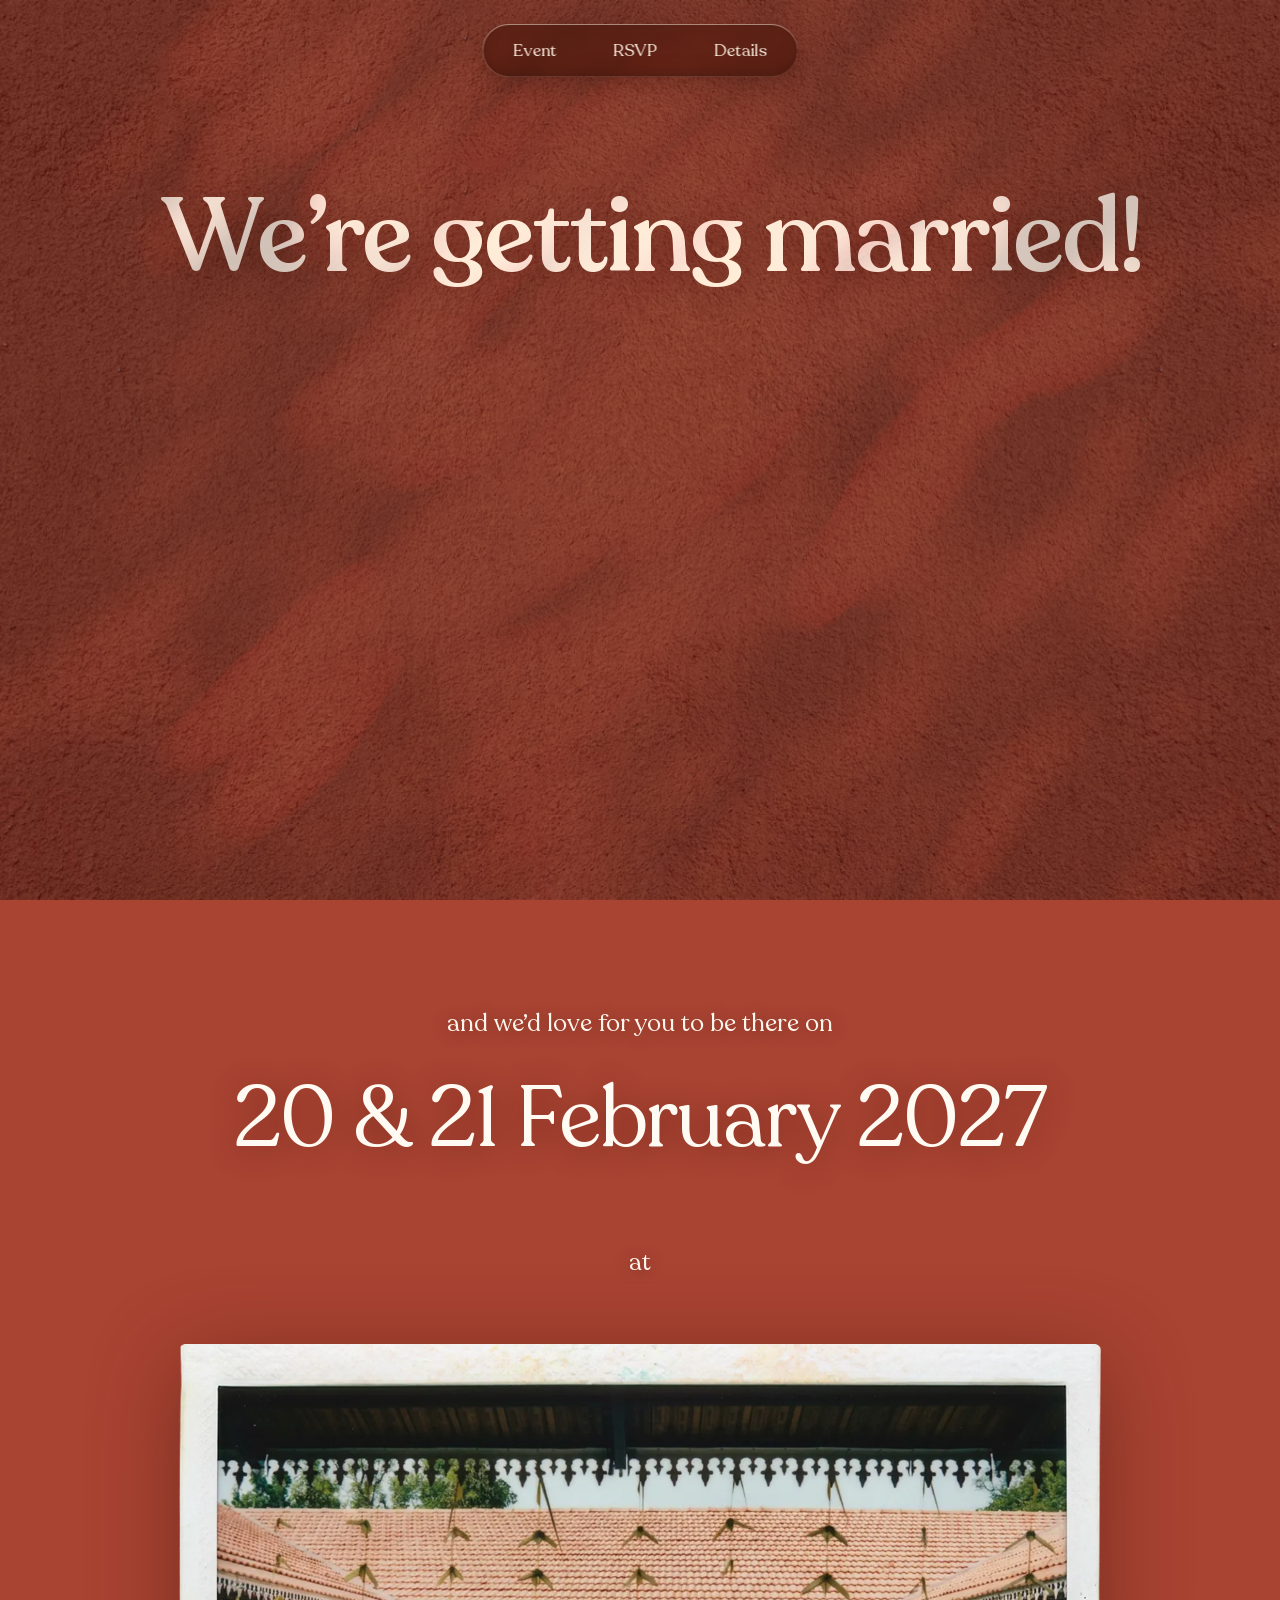
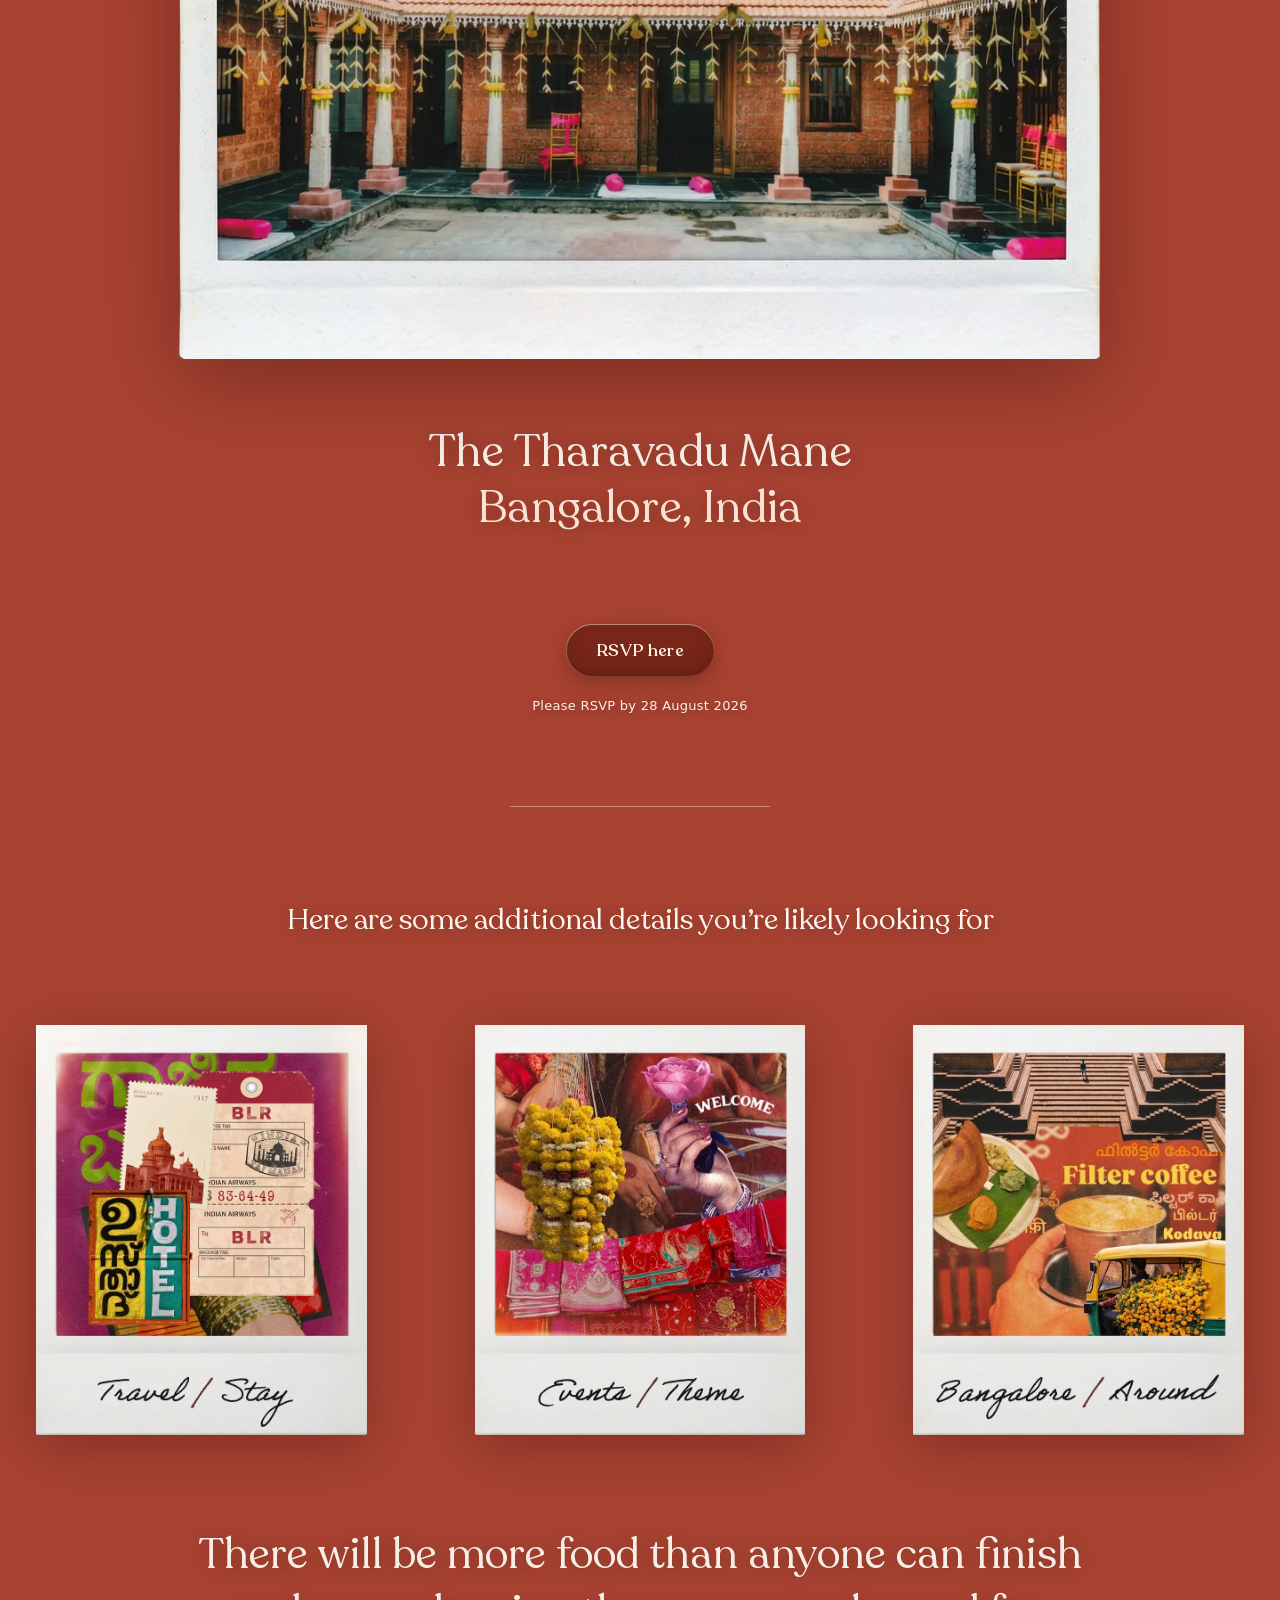
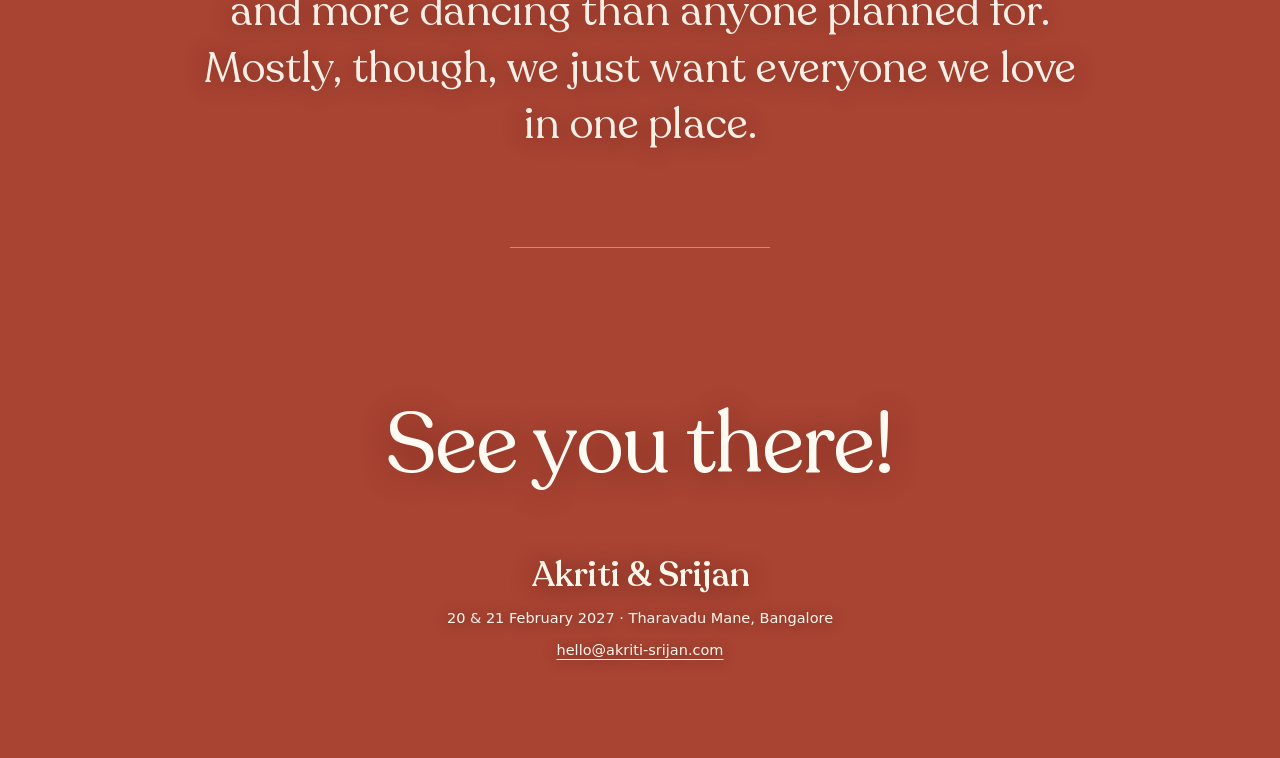
==== index.html @ d6d59cfa "Restyle the detail modals to the Figma card Replaces the Polaroid with the card from Figma node 102:" ====
<!doctype html>
<!-- `handmade` switches on motion.css, the rebuilt intro. Delete that one
     class and the collage assembles exactly as it did before. -->
<html lang="en" class="handmade">
  <head>
    <meta charset="UTF-8" />
    <meta
      name="viewport"
      content="width=device-width, initial-scale=1.0, viewport-fit=cover"
    />
    <meta
      name="description"
      content="Akriti and Srijan are getting married on 20 and 21 February 2027 at Tharavadu Mane, Bangalore."
    />
    <title>Akriti &amp; Srijan &middot; 20 &amp; 21 February 2027</title>
    <link rel="icon" href="favicon.svg" type="image/svg+xml" />

    <!-- The Polaroid is the first thing the eye lands on and the trigger
         for the whole intro, so fetch it before anything else asks. -->
    <link
      rel="preload"
      as="image"
      href="Assets/collage/polaroid-couple.webp"
      type="image/webp"
    />
    <link rel="stylesheet" href="styles.css" />
    <!-- Layered on top of styles.css and only active while <html> carries
         the `handmade` class. Rebuilds how the collage pieces move: the
         arrangement and the final composition are untouched. -->
    <link rel="stylesheet" href="motion.css" />

    <!-- Marks that scripting is available, so CSS can safely hide things
         that only JavaScript knows how to reveal. Inline and in the head
         so it runs before first paint and nothing flashes. -->
    <script>
      document.documentElement.classList.add("js");
    </script>
  </head>

  <body>
    <!-- ===== THE WALL ===== -->
    <picture class="background-layer" aria-hidden="true">
      <source
        media="(max-width: 600px)"
        type="image/avif"
        srcset="Assets/background-1200.avif"
      />
      <source
        media="(max-width: 600px)"
        type="image/jpeg"
        srcset="Assets/background-1200.jpg"
      />
      <source
        type="image/avif"
        srcset="
          Assets/background-1200.avif 1200w,
          Assets/background-1600.avif 1600w,
          Assets/background-3200.avif 3200w
        "
        sizes="100vw"
      />
      <img
        src="Assets/background-1600.jpg"
        srcset="
          Assets/background-1200.jpg 1200w,
          Assets/background-1600.jpg 1600w,
          Assets/background-3200.jpg 3200w
        "
        sizes="100vw"
        alt=""
        width="3200"
        height="1684"
        decoding="async"
        fetchpriority="high"
      />
    </picture>

    <!-- ===== NAV =====
         A direct child of <body>, not of .content-layer, because a child
         can never paint above a sibling of its parent, and this needs to
         sit above the light layer. -->
    <nav class="site-nav" aria-label="Main">
      <ul class="glass">
        <li><a href="#event">Event</a></li>
        <li><a href="rsvp/">RSVP</a></li>
        <li><a href="#details">Details</a></li>
      </ul>
    </nav>

    <main class="content-layer">
      <!-- ===== HERO ===== -->
      <section class="hero" id="top">
        <!-- The stage is a fixed-ratio box. Every piece inside it, and the
             headline itself, is positioned as a percentage of the stage, so
             the whole composition scales as one locked unit rather than
             drifting apart as the window changes shape. Sizes use cqw
             (a percentage of the stage's own width) for the same reason.

             DOM order IS stacking order. The Polaroid sits in the middle of
             the list: everything before it is behind, everything after is in
             front and overlaps its edges. The stop-motion assembly relies on
             that split, so moving a piece across the Polaroid changes both
             what it covers and which direction it flies in from. -->
        <div class="hero-stage">
          <h1 class="headline">We&rsquo;re getting married!</h1>

          <div class="collage">
            <!-- ---------- behind: flies outward from the Polaroid ---------- -->
            <div class="layer">
              <div class="piece p-kolam">
                <picture>
                  <source srcset="Assets/collage/kolam.webp" type="image/webp" />
                  <img src="Assets/collage/kolam.png" alt="" width="380" height="322" />
                </picture>
              </div>
            </div>
            <div class="layer">
              <div class="piece p-stamp">
                <picture>
                  <source srcset="Assets/collage/stamp-temple.webp" type="image/webp" />
                  <img src="Assets/collage/stamp-temple.png" alt="" width="221" height="286" />
                </picture>
              </div>
            </div>
            <div class="layer">
              <div class="piece p-sun">
                <picture>
                  <source srcset="Assets/collage/sun-face.webp" type="image/webp" />
                  <img src="Assets/collage/sun-face.png" alt="" width="240" height="237" />
                </picture>
              </div>
            </div>
            <div class="layer">
              <div class="piece p-postcard">
                <picture>
                  <source srcset="Assets/collage/postcard-ganesha.webp" type="image/webp" />
                  <img src="Assets/collage/postcard-ganesha.png" alt="" width="310" height="477" />
                </picture>
              </div>
            </div>
            <div class="layer">
              <div class="piece p-stamp-blr">
                <picture>
                  <source srcset="Assets/collage/stamp-bangalore.webp" type="image/webp" />
                  <img src="Assets/collage/stamp-bangalore.png" alt="" width="207" height="275" />
                </picture>
              </div>
            </div>
            <div class="layer">
              <div class="piece p-coconut">
                <picture>
                  <source srcset="Assets/collage/coconut-bike.webp" type="image/webp" />
                  <img src="Assets/collage/coconut-bike.png" alt="" width="370" height="478" />
                </picture>
              </div>
            </div>
            <div class="layer">
              <div class="piece p-lotus">
                <picture>
                  <source srcset="Assets/collage/lotus.webp" type="image/webp" />
                  <img src="Assets/collage/lotus.png" alt="" width="331" height="380" />
                </picture>
              </div>
            </div>
            <div class="layer">
              <div class="piece p-couple">
                <picture>
                  <source srcset="Assets/collage/couple-garlands.webp" type="image/webp" />
                  <img src="Assets/collage/couple-garlands.png" alt="" width="444" height="358" />
                </picture>
              </div>
            </div>
            <div class="layer">
              <div class="piece p-musicians">
                <picture>
                  <source srcset="Assets/collage/musicians.webp" type="image/webp" />
                  <img src="Assets/collage/musicians.png" alt="" width="355" height="295" />
                </picture>
              </div>
            </div>
            <div class="layer">
              <div class="piece p-rickshaw">
                <picture>
                  <source srcset="Assets/collage/auto-rickshaw.webp" type="image/webp" />
                  <img src="Assets/collage/auto-rickshaw.png" alt="" width="501" height="337" />
                </picture>
              </div>
            </div>

            <!-- The thali is BEHIND the Polaroid: the design has the white
                 frame passing over the top of the bowl. -->
            <div class="layer">
              <div class="piece p-dosa">
                <picture>
                  <source srcset="Assets/collage/dosa-thali.webp" type="image/webp" />
                  <img src="Assets/collage/dosa-thali.png" alt="" width="427" height="409" />
                </picture>
              </div>
            </div>

            <!-- ---------- the anchor ---------- -->
            <div class="layer">
              <div class="piece p-polaroid">
                <picture>
                  <source srcset="Assets/collage/polaroid-couple.webp" type="image/webp" />
                  <img
                    src="Assets/collage/polaroid-couple.png"
                    alt="Akriti and Srijan in a field of sunflowers"
                    width="1132"
                    height="920"
                    fetchpriority="high"
                  />
                </picture>
              </div>
            </div>

            <!-- ---------- in front: flies inward from the screen edges ---------- -->
            <!-- The bell is IN FRONT: its skirt is drawn over the Polaroid's
                 white frame in the design. -->
            <div class="layer">
              <div class="piece p-bell">
                <picture>
                  <source srcset="Assets/collage/bell-peacock.webp" type="image/webp" />
                  <img src="Assets/collage/bell-peacock.png" alt="" width="147" height="329" />
                </picture>
              </div>
            </div>
            <div class="layer">
              <div class="piece p-chai">
                <picture>
                  <source srcset="Assets/collage/chai.webp" type="image/webp" />
                  <img src="Assets/collage/chai.png" alt="" width="126" height="189" />
                </picture>
              </div>
            </div>
            <!-- Two marigolds sit under the Ganesha postcard. This one is the
                 upper of the pair, so it comes first and -a overlaps it. -->
            <div class="layer">
              <div class="piece p-marigold-two">
                <picture>
                  <source srcset="Assets/collage/marigold-two.webp" type="image/webp" />
                  <img src="Assets/collage/marigold-two.png" alt="" width="208" height="182" />
                </picture>
              </div>
            </div>
            <div class="layer">
              <div class="piece p-marigold-a">
                <picture>
                  <source srcset="Assets/collage/marigold.webp" type="image/webp" />
                  <img src="Assets/collage/marigold.png" alt="" width="232" height="245" />
                </picture>
              </div>
            </div>
            <div class="layer">
              <div class="piece p-marigold-b">
                <picture>
                  <source srcset="Assets/collage/marigold-three.webp" type="image/webp" />
                  <img src="Assets/collage/marigold-three.png" alt="" width="215" height="162" />
                </picture>
              </div>
            </div>
            <div class="layer">
              <div class="piece p-bangles">
                <picture>
                  <source srcset="Assets/collage/bangles.webp" type="image/webp" />
                  <img src="Assets/collage/bangles.png" alt="" width="555" height="380" />
                </picture>
              </div>
            </div>
          </div>
        </div>
      </section>

      <!-- ===== THE INVITATION =====
           Straight on the wall. No panel: the terracotta and the shadow
           are meant to run unbroken from the collage to the footer. -->
      <section class="invite" id="event" aria-labelledby="invite-date">
        <p class="kicker">and we&rsquo;d love for you to be there on</p>
        <h2 class="display" id="invite-date">20 &amp; 21 February 2027</h2>
        <p class="kicker kicker-at">at</p>

        <figure class="venue-shot">
          <img
            src="Assets/collage/polaroid-venue-1400.webp"
            srcset="
              Assets/collage/polaroid-venue-900.webp   900w,
              Assets/collage/polaroid-venue-1400.webp 1400w
            "
            sizes="(max-width: 760px) 92vw, min(72vw, 1100px)"
            width="1400"
            height="934"
            loading="lazy"
            decoding="async"
            alt="The courtyard at Tharavadu Mane, strung with marigold and mango-leaf garlands, with a tiled roof and carved pillars around an open central pool."
          />
        </figure>

        <p class="venue-name">
          The Tharavadu Mane<br />
          <span>Bangalore, India</span>
        </p>

        <p class="cta-wrap">
          <a class="btn-glass glass is-clear" href="rsvp/">RSVP here</a>
        </p>
        <p class="micro">Please RSVP by 28 August 2026</p>
      </section>

      <hr class="rule" />

      <!-- ===== DETAILS =====
           Three cards. Each opens a modal holding everything we
           used to spread across separate pages of questions. -->
      <section class="details" id="details" aria-labelledby="details-title">
        <h2 class="details-title" id="details-title">
          Here are some additional details you&rsquo;re likely looking for
        </h2>

        <ul class="card-row">
          <li>
            <button
              class="card"
              type="button"
              data-drawer="drawer-travel"
              aria-expanded="false"
            >
              <span class="card-shot">
                <img
                  src="Assets/collage/card-travel.webp"
                  width="743"
                  height="920"
                  loading="lazy"
                  decoding="async"
                  alt="Travel / Stay"
                />
              </span>
            </button>
          </li>
          <li>
            <button
              class="card"
              type="button"
              data-drawer="drawer-events"
              aria-expanded="false"
            >
              <span class="card-shot">
                <img
                  src="Assets/collage/card-events.webp"
                  width="743"
                  height="920"
                  loading="lazy"
                  decoding="async"
                  alt="Events / Theme"
                />
              </span>
            </button>
          </li>
          <li>
            <button
              class="card"
              type="button"
              data-drawer="drawer-bangalore"
              aria-expanded="false"
            >
              <span class="card-shot">
                <img
                  src="Assets/collage/card-bangalore.webp"
                  width="743"
                  height="920"
                  loading="lazy"
                  decoding="async"
                  alt="Bangalore / Around"
                />
              </span>
            </button>
          </li>
        </ul>
      </section>

      <p class="closing">
        There will be more food than anyone can finish and more dancing than
        anyone planned for. Mostly, though, we just want everyone we love in
        one place.
      </p>

      <hr class="rule" />

      <p class="signoff">See you there!</p>
    </main>

    <!-- ===== FOOTER ===== -->
    <footer class="site-footer">
      <b>Akriti &amp; Srijan</b>
      <p>20 &amp; 21 February 2027 &middot; Tharavadu Mane, Bangalore</p>
      <p><a href="mailto:hello@akriti-srijan.com">hello@akriti-srijan.com</a></p>
    </footer>

    <!-- ===== DETAIL MODALS =====
         One modal per card: a centred card with the title and the close
         in a header row, and the text sitting in the reading window
         below, which is the only part that scrolls. They live
         outside <main> so the scrim can cover the whole page including
         the nav, and so nothing inside inherits the page's stacking
         context.

         The class is still `drawer`, from when these were bottom sheets.
         It is load-bearing in three files, so renaming it is a job of its
         own rather than a detail of this change.

         Hidden with the `hidden` attribute rather than a class, so with
         no JavaScript they simply never appear and the cards, which are
         <button>s, do nothing. The same content is on the v1 pages. -->
    <div class="drawer-root" hidden>
      <div class="drawer-scrim" data-close></div>

      <!-- ---------- Travel / Stay ---------- -->
      <section
        class="drawer"
        id="drawer-travel"
        role="dialog"
        aria-modal="true"
        aria-labelledby="drawer-travel-title"
        tabindex="-1"
        hidden
      >
        <div class="drawer-head">
          <h2 class="drawer-title" id="drawer-travel-title">Travel &amp; stay</h2>

          <button class="drawer-close" type="button" data-close aria-label="Close">
            <svg viewBox="0 0 24 24" aria-hidden="true" width="16" height="16">
              <path d="M5 5l14 14M19 5L5 19" fill="none" stroke="currentColor" stroke-width="2" stroke-linecap="round"/>
            </svg>
          </button>
        </div>

        <div class="drawer-body">
          <p class="drawer-lede">
            Guests are coming from across the United States and from all over
            India. If something you need is missing here, please just ask us.
          </p>

          <h3>Flights</h3>
          <p>
            Fly into <strong>Bengaluru (BLR)</strong>, Kempegowda
            International. Air India runs a nonstop from San Francisco. From
            everywhere else the usual one-stops are Emirates via Dubai, Qatar
            via Doha, Etihad via Abu Dhabi, Lufthansa via Frankfurt, British
            Airways via London, or Air India via Delhi.
          </p>
          <p>
            Expect 20 to 26 hours door to door from the US East Coast and 18 to
            24 from the West. India is 10.5 hours ahead of US Eastern and 13.5
            ahead of Pacific, so give yourself a day to recover before things
            start.
          </p>
          <p>
            From within India, BLR is served by IndiGo, Air India, SpiceJet and
            Akasa from every major city.
          </p>

          <h3>Visas</h3>
          <p>
            Most visitors need an e-Tourist Visa. Apply at
            <a
              href="https://indianvisaonline.gov.in/evisa/"
              target="_blank"
              rel="noopener noreferrer"
              >indianvisaonline.gov.in/evisa</a
            >. That is the only official site, so type it in by hand: there are
            convincing look-alikes that charge large fees for nothing. You can
            apply from 120 days before you travel, and it is worth doing early.
          </p>

          <h3>Getting to the venue</h3>
          <p>
            Tharavadu Mane is in north Bangalore, near Nagawara Lake, roughly
            30 to 35&nbsp;km from the airport and about an hour by car outside
            peak traffic. Uber and Ola cover the area well. We will arrange
            shuttles from the main guest hotels.
          </p>
          <p class="drawer-note">
            Please do not book a hotel on distance alone yet. We are still
            waiting on the exact street address from the venue and will put it
            here the moment we have it.
          </p>

          <h3>Where to stay</h3>
          <p>
            We will confirm a room block and rates here once they are arranged.
            In the meantime, north Bangalore keeps you close to the venue and
            the city centre is better if you want to explore between events.
          </p>
          <ul>
            <li>
              <b>Near the venue:</b> The Leela Bhartiya City on Thanisandra
              Main Road, Radisson Blu on the Outer Ring Road, Novotel Bengaluru
              ORR, plus plenty of good budget options in Hebbal, Nagawara and
              HBR Layout.
            </li>
            <li>
              <b>City centre:</b> The Oberoi and The Ritz-Carlton near MG Road,
              ITC Gardenia, Taj West End, JW Marriott on Vittal Mallya Road,
              and Lemon Tree or Ibis for something more modest.
            </li>
          </ul>
          <p>
            February is peak wedding season in India and hotels fill up, so
            book early. Rates move a lot: compare Booking.com, MakeMyTrip and
            the hotel's own site before committing.
          </p>

          <h3>Worth knowing</h3>
          <ul>
            <li>
              <b>Weather.</b> February is Bangalore at its best: around 27&deg;C
              (81&deg;F) by day and 14&deg;C (57&deg;F) at night. Pack light
              clothes and something warm for the evenings.
            </li>
            <li>
              <b>Money.</b> Cards are widely accepted, but carry some cash. UPI
              runs the country and most foreign visitors cannot use it, so do
              not rely on it.
            </li>
            <li>
              <b>Water.</b> Drink bottled or filtered water. Street food is
              part of the point of Bangalore, so eat it, just choose stalls
              with a queue.
            </li>
            <li>
              <b>Phones.</b> An Airtel or Jio tourist SIM at the airport is
              cheap and makes cabs and maps far easier.
            </li>
          </ul>
        </div>
      </section>

      <!-- ---------- Events / Theme ---------- -->
      <section
        class="drawer"
        id="drawer-events"
        role="dialog"
        aria-modal="true"
        aria-labelledby="drawer-events-title"
        tabindex="-1"
        hidden
      >
        <div class="drawer-head">
          <h2 class="drawer-title" id="drawer-events-title">Events &amp; theme</h2>

          <button class="drawer-close" type="button" data-close aria-label="Close">
            <svg viewBox="0 0 24 24" aria-hidden="true" width="16" height="16">
              <path d="M5 5l14 14M19 5L5 19" fill="none" stroke="currentColor" stroke-width="2" stroke-linecap="round"/>
            </svg>
          </button>
        </div>

        <div class="drawer-body">
          <p class="drawer-lede">
            Two days, and you are welcome at all of it. Timings are still being
            settled and everyone who has replied will get an email once they
            are.
          </p>

          <h3>Saturday 20 February</h3>
          <ul>
            <li>
              <b>Haldi.</b> Turmeric paste is smeared on both of us by everyone
              who loves us. It stains, so wear something you do not mind
              ruining, ideally yellow.
            </li>
            <li>
              <b>Mehendi.</b> Henna drawn on hands and feet, with music and a
              great deal of sitting around while it dries. Artists will be
              there for guests too.
            </li>
            <li>
              <b>Sangeet.</b> Music, dancing, and both families performing
              routines they have rehearsed far too little. This is the loud
              one.
            </li>
          </ul>

          <h3>Sunday 21 February</h3>
          <ul>
            <li>
              <b>The ceremony.</b> Around a sacred fire, with a priest guiding
              us through the rituals. It runs long, and guests quite normally
              talk, move about and eat during it. That is not rudeness, it is
              how it works.
            </li>
            <li>
              <b>The reception.</b> Dinner, speeches, and dancing until someone
              turns the lights on.
            </li>
          </ul>

          <h3>What to wear</h3>
          <p>
            Anything bright and festive. Indian clothes are very welcome but
            never expected, and Western formal is perfectly appropriate at
            every event. A few things that help:
          </p>
          <ul>
            <li>Avoid pure white and all black for the ceremony.</li>
            <li>Leave head-to-toe red to the bride.</li>
            <li>
              Wear shoes you can slip off easily. You will take them off more
              than once.
            </li>
            <li>
              For the haldi, wear something you are happy to lose to turmeric.
            </li>
          </ul>

          <h3>Do I need to come to both days?</h3>
          <p>
            No. Come to whatever you can. If you can only make one, the
            ceremony and reception on Sunday 21 February are the heart of it.
          </p>

          <h3>Can I bring my partner or my children?</h3>
          <p>
            Your invitation will say who it covers. Children are genuinely
            welcome at Indian weddings and there will be plenty of them. If you
            are unsure, just ask us on the form.
          </p>

          <h3>Gifts</h3>
          <p>
            Your being there, especially if you are flying a long way, is more
            than enough. We will add details here nearer the time for anyone
            who would like to.
          </p>
        </div>
      </section>

      <!-- ---------- Bangalore / Around ---------- -->
      <section
        class="drawer"
        id="drawer-bangalore"
        role="dialog"
        aria-modal="true"
        aria-labelledby="drawer-bangalore-title"
        tabindex="-1"
        hidden
      >
        <div class="drawer-head">
          <h2 class="drawer-title" id="drawer-bangalore-title">Bangalore &amp; around</h2>

          <button class="drawer-close" type="button" data-close aria-label="Close">
            <svg viewBox="0 0 24 24" aria-hidden="true" width="16" height="16">
              <path d="M5 5l14 14M19 5L5 19" fill="none" stroke="currentColor" stroke-width="2" stroke-linecap="round"/>
            </svg>
          </button>
        </div>

        <div class="drawer-body">
          <p class="drawer-lede">
            You have come a long way. It would be a shame to see only the
            inside of a wedding venue. February is the best month of the year
            to be in this part of India, so stay a few extra days if you can.
          </p>

          <h3>In the city</h3>
          <ul>
            <li>
              <b>Lalbagh Botanical Garden</b>, laid out in 1760, with a glass
              house modelled on London's Crystal Palace.
            </li>
            <li>
              <b>Cubbon Park</b>, 300 acres of trees in the middle of the city.
              Best early in the morning.
            </li>
            <li>
              <b>Bangalore Palace</b>, a Tudor-style royal residence from the
              1880s, and <b>Vidhana Soudha</b>, the granite state legislature,
              particularly good lit up at night.
            </li>
            <li>
              <b>Museum of Art and Photography (MAP)</b>, five floors and a
              very good collection, and
              <b>Karnataka Chitrakala Parishath</b> for Indian painting and
              sculpture.
            </li>
          </ul>

          <h3>Eat</h3>
          <ul>
            <li>
              <b>Vidyarthi Bhavan</b> in Basavanagudi, making the same crisp
              masala dosa since 1943.
            </li>
            <li>
              <b>Mavalli Tiffin Room (MTR)</b>, a Bangalore institution since
              1924.
            </li>
            <li>
              <b>VV Puram Food Street</b>, an entire lane of South Indian
              street food. Best after dark.
            </li>
            <li>
              Bangalore is India's craft beer capital. <b>Toit</b> in
              Indiranagar and <b>Byg Brewski</b> in Hennur are the ones people
              talk about.
            </li>
          </ul>

          <h3>Browse</h3>
          <ul>
            <li>
              <b>Commercial Street</b> for clothes, fabric and jewellery, and
              the best place to have an outfit made.
            </li>
            <li>
              <b>Indiranagar</b> and <b>Koramangala</b> for the densest
              concentration of restaurants and bars.
            </li>
          </ul>

          <h3>Worth leaving the city for</h3>
          <dl class="trip-list">
            <div>
              <dt>Nandi Hills <span>1.5 hours</span></dt>
              <dd>
                A hilltop fort north of the city, and the classic Bangalore
                sunrise. Leave very early and you will be above the clouds.
              </dd>
            </div>
            <div>
              <dt>Mysore <span>3 hours</span></dt>
              <dd>
                The city of palaces. Mysore Palace is illuminated on Sunday
                evenings and is genuinely spectacular. Silk, sandalwood and
                Chamundi Hills are all worth the trip. Easy as a long day or a
                comfortable overnight.
              </dd>
            </div>
            <div>
              <dt>Coorg <span>5 hours</span></dt>
              <dd>
                Coffee and pepper plantations in the Western Ghats, misty and
                cool. Best as a two or three night stay rather than a rush.
              </dd>
            </div>
            <div>
              <dt>Chikmagalur <span>5 hours</span></dt>
              <dd>
                India's coffee country, up at 1,100 metres, with good walking
                in the Baba Budangiri range.
              </dd>
            </div>
            <div>
              <dt>Wayanad <span>5 hours</span></dt>
              <dd>
                Over the border into Kerala. Forested hills, tea and coffee
                estates, elephants, and the prehistoric Edakkal Caves.
              </dd>
            </div>
            <div>
              <dt>Pondicherry <span>6 hours</span></dt>
              <dd>
                A former French colony on the east coast, with pastel streets,
                the Sri Aurobindo Ashram and very good food. Worth a few
                nights.
              </dd>
            </div>
            <div>
              <dt>Hampi <span>7 hours</span></dt>
              <dd>
                A UNESCO World Heritage site: the ruins of the Vijayanagara
                empire scattered across a surreal landscape of giant boulders.
                One of the most extraordinary places in India, and worth the
                overnight journey.
              </dd>
            </div>
          </dl>
        </div>
      </section>
    </div>

    <!-- ===== THE LIGHT ===== -->
    <div class="light-layer" aria-hidden="true">
      <canvas class="light-canvas"></canvas>
    </div>

    <script src="main.js"></script>
    <script src="light.js"></script>
  </body>
</html>
---- styles.css ----
/* ============================================================
   Akriti & Srijan

   One terracotta wall, a collage of real stickers, a Polaroid, one
   headline. That is the whole idea.

   Layers, back to front:
     .background-layer   z 0    the wall photograph
     .content-layer      z 10   collage, headline, page
     .light-layer        z 20   the drifting light, multiply blend
     .site-nav           z 30   the pill nav
     .drawer-root        z 60   the detail modals, over everything

   The nav has to sit outside .content-layer to reach z 30, because a
   child can never paint above a sibling of its parent.
   ============================================================ */

/* ---------- Recoleta ----------
   Loaded from the local Font/ folder. Only the weights actually used
   are declared, in woff2 with a woff fallback, so this costs about
   110 KB rather than the 9 MB the whole family would.

   Note for design tooling: the "overused font" check flags this. It is
   a false positive. Recoleta is not one of the ubiquitous defaults the
   rule targets (Inter, Roboto, Geist and friends); it is a licensed
   face the owner chose deliberately and supplied the files for, and it
   is the face in the approved design. Keeping it. */
@font-face {
  font-family: "Recoleta";
  src: url("Font/Recoleta-Regular.woff2") format("woff2"),
    url("Font/Recoleta-Regular.woff") format("woff");
  font-weight: 400;
  font-style: normal;
  font-display: swap;
}

@font-face {
  font-family: "Recoleta";
  src: url("Font/Recoleta-Medium.woff2") format("woff2"),
    url("Font/Recoleta-Medium.woff") format("woff");
  font-weight: 500;
  font-style: normal;
  font-display: swap;
}

@font-face {
  font-family: "Recoleta";
  src: url("Font/Recoleta-SemiBold.woff2") format("woff2"),
    url("Font/Recoleta-SemiBold.woff") format("woff");
  font-weight: 600;
  font-style: normal;
  font-display: swap;
}

/* ---------- Tokens ---------- */
:root {
  --wall: #a94332;
  --wall-deep: #8f3527;
  --cream: #fdf6ea;
  --cream-warm: #f6ead6;
  --cream-edge: #e5d4bb;
  --ink: #33241a;
  --ink-soft: #56422f;
  /* Measured, not guessed: at #8a5f28 the small uppercase labels landed at
     4.49:1 against the cream sheet, a hair under the 4.5:1 AA threshold.
     This deeper bronze takes them to 5.3:1. Used by the day-trip times in
     the Bangalore drawer. */
  --brass: #7d5522;

  --font-display: "Recoleta", ui-serif, Georgia, serif;
  --font-body: ui-sans-serif, system-ui, -apple-system, "Segoe UI", Roboto,
    "Helvetica Neue", Arial, sans-serif;

  --space-2: 8px;
  --space-3: 12px;
  --space-4: 16px;
  --space-5: 24px;
  --space-6: 32px;
  --space-7: 48px;
  --space-8: 64px;
  --space-9: 96px;

  --radius: 6px;
  --radius-lg: 14px;

  /* How much of the light reaches the page. It is the same the whole way
     down: the wall and the shadow are meant to run unbroken from the
     collage to the footer, so nothing changes this at runtime. The 26%
     multiply itself lives in light.js as CONFIG.strength. */
  --light-strength: 1;

  --expo: cubic-bezier(0.16, 1, 0.3, 1);
}

* {
  box-sizing: border-box;
}

html,
body {
  width: 100%;
  min-height: 100%;
  margin: 0;
}

html {
  scroll-behavior: smooth;
  background: var(--wall);
}

body {
  min-height: 100vh;
  overflow-x: hidden;
  isolation: isolate;
  background: var(--wall);
  font-family: var(--font-body);
  color: var(--ink);
}

@media (prefers-reduced-motion: reduce) {
  html {
    scroll-behavior: auto;
  }
}

/* ---------- The fixed layers ----------
   Sized to the viewport plus --chrome-inset, which main.js measures. On
   phones the browser toolbars overlay the page, so every viewport unit
   reports a height shorter than the physical screen and a 100vh layer
   stops short of the bottom. Extending past it is the only way to
   paint the wall behind the toolbar. Zero on desktop. */
.background-layer,
.light-layer {
  position: fixed;
  top: 0;
  left: 0;
  display: block;
  width: 100vw;
  height: calc(100vh + var(--chrome-inset, 0px));
  pointer-events: none;
}

.background-layer {
  z-index: 0;
}

/* Multiply, matching microsoft.ai. The canvas paints near-white where
   the light pools and a gently tinted grey elsewhere, so multiplying
   leaves the wall's own colour alone under the light and shades it
   everywhere else. White in the canvas means "do not touch this
   pixel", which is why the wall colour never shifts. */
.light-layer {
  z-index: 20;
  overflow: hidden;
  mix-blend-mode: multiply;
  opacity: var(--light-strength);
}

.background-layer img,
.light-canvas {
  display: block;
  width: 100%;
  height: 100%;
  object-fit: cover;
}

.light-canvas {
  /* The canvas is drawn at half size and stretched. Everything in it is
     soft enough that nobody can tell, and it costs a quarter as much. */
  width: 100%;
  height: 100%;
}

@supports not (mix-blend-mode: multiply) {
  .light-layer {
    display: none;
  }
}

.content-layer {
  position: relative;
  z-index: 10;
  width: 100%;
}

/* ============================================================
   LIQUID GLASS

   Used by the nav pill and the RSVP button. Four qualities were asked
   for, and each maps to a specific layer:

     refraction   a heavier blur confined to the outer band, so the
                  middle stays sharp and the rim smears. That contrast
                  between a clear centre and a distorted edge is what the
                  eye reads as thickness. It is not true refraction: see
                  the note below.
     dispersion   a warm-to-cool gradient in `screen`, masked to the same
                  band, giving the faint colour fringe real glass throws.
     depth        inset shadows: a bright lip where light enters, a
                  dimmer bounce opposite, and a soft inner core shadow.
     light angle  all of the above are oriented to one source, up and to
                  the left, matching the direction the wall shadow falls.

   ⚠️ WHAT THIS DELIBERATELY IS NOT.
   The first attempt used an SVG feDisplacementMap over a duplicated copy
   of the wall, which is the usual recipe for geometric refraction on the
   web. It was built and rejected: the duplicated wall is opaque, so it
   painted over the collage and the Polaroid, and showed bare terracotta
   everywhere the real backdrop was not bare terracotta, which is most of
   where the nav travels. Screenshots are unambiguous.

   The alternative, `backdrop-filter: url(#filter)`, is unimplemented in
   Chromium and unreliable elsewhere, so genuinely bending a moving
   backdrop is not available cross-browser at all. What is here works
   over any backdrop, which matters because the nav is fixed and passes
   over the wall, a photograph and cream card stock as you scroll.

   Cost was measured before any of this was built, with four pills over
   the animating WebGL light: identical to baseline at 1x CPU, and at 6x
   CPU throttling the median frame was unchanged with no frame over 20ms.
   ============================================================ */
.glass {
  position: relative;
  isolation: isolate;
  border-radius: 999px;
  /* The tint is not decoration. The nav is fixed, so it crosses the
     venue photograph and the cream Polaroid cards as you scroll, and
     without a dark base the cream label loses contrast over both. */
  background: rgba(52, 18, 11, 0.52);
  backdrop-filter: blur(5px) saturate(1.28);
  -webkit-backdrop-filter: blur(5px) saturate(1.28);
  box-shadow:
    /* the lip, where the light enters */
    inset 0 1px 0 rgba(255, 240, 224, 0.5),
    inset 1px 0 0 rgba(255, 235, 214, 0.22),
    /* the bounce on the far side */ inset 0 -1px 0 rgba(255, 224, 200, 0.14),
    /* the body of the glass reading as thickness */
      inset 0 -10px 22px -14px rgba(30, 8, 4, 0.5),
    /* and what it casts on the wall */ 0 6px 22px rgba(46, 14, 7, 0.3);
}

/* Refraction: the same backdrop again, blurred much harder, but masked
   away from the middle. `backdrop-filter` on a descendant of an element
   that already has one filters the parent's result, so the rim ends up
   carrying both blurs while the centre carries only the light one. */
.glass::before {
  content: "";
  position: absolute;
  inset: 0;
  z-index: -1;
  border-radius: inherit;
  backdrop-filter: blur(17px) saturate(1.5) brightness(1.05);
  -webkit-backdrop-filter: blur(17px) saturate(1.5) brightness(1.05);
  -webkit-mask-image: radial-gradient(
    115% 250% at 50% 50%,
    transparent 42%,
    #000 88%
  );
  mask-image: radial-gradient(115% 250% at 50% 50%, transparent 42%, #000 88%);
  pointer-events: none;
}

/* Dispersion: warm on the side the light comes from, cool opposite,
   confined to the same band so it reads as a fringe rather than a wash. */
.glass::after {
  content: "";
  position: absolute;
  inset: 0;
  z-index: -1;
  border-radius: inherit;
  background: linear-gradient(
    150deg,
    rgba(255, 196, 130, 0.55) 0%,
    rgba(255, 255, 255, 0) 42%,
    rgba(255, 255, 255, 0) 58%,
    rgba(150, 200, 255, 0.42) 100%
  );
  mix-blend-mode: screen;
  opacity: 0.5;
  -webkit-mask-image: radial-gradient(
    110% 230% at 50% 50%,
    transparent 46%,
    #000 92%
  );
  mask-image: radial-gradient(110% 230% at 50% 50%, transparent 46%, #000 92%);
  pointer-events: none;
}

/* Anyone who cannot have it, or has asked not to, gets a solid pill.
   The label colour does not change, so contrast is the same or better in
   every one of these cases. */
@supports not (backdrop-filter: blur(1px)) {
  .glass {
    background: rgba(52, 18, 11, 0.94);
  }
  .glass::before,
  .glass::after {
    display: none;
  }
}

@media (prefers-reduced-transparency: reduce) {
  .glass {
    background: #3d1409;
    backdrop-filter: none;
    -webkit-backdrop-filter: none;
  }
  .glass::before,
  .glass::after {
    display: none;
  }
}

@media (prefers-contrast: more) {
  .glass {
    background: #300f06;
    backdrop-filter: none;
    -webkit-backdrop-filter: none;
    box-shadow: inset 0 0 0 1px #fff3e4;
  }
  .glass::before,
  .glass::after {
    display: none;
  }
}

/* ---------- The RSVP button ---------- */
.btn-glass {
  display: inline-block;
  padding: clamp(12px, 1.2vw, 18px) clamp(24px, 2.4vw, 36px);
  font-family: var(--font-display);
  font-weight: 500;
  font-size: clamp(15px, 1.32vw, 20px);
  letter-spacing: 0.01em;
  color: #fff4e6;
  text-decoration: none;
  white-space: nowrap;
  transition:
    transform 300ms var(--expo),
    box-shadow 300ms var(--expo);
}

.btn-glass:hover {
  transform: translateY(-2px);
}

.btn-glass:focus-visible {
  outline: 3px solid #ffe9c9;
  outline-offset: 4px;
}

/* ============================================================
   PILL NAV
   ============================================================ */
.site-nav {
  position: fixed;
  top: var(--space-5);
  left: 50%;
  z-index: 30;
  transform: translateX(-50%);
}

/* Hidden only when scripting is available, so that if JavaScript never
   runs the nav is simply there from the start. */
.js .site-nav {
  opacity: 0;
  transition: opacity 700ms ease;
}

.js .site-nav.is-ready {
  opacity: 1;
}

.site-nav ul {
  display: flex;
  align-items: center;
  gap: var(--space-2);
  margin: 0;
  padding: 6px;
  list-style: none;
}

.site-nav a {
  display: block;
  padding: 9px var(--space-5);
  border-radius: 999px;
  font-family: var(--font-display);
  font-size: 17px;
  color: #fdf1e2;
  text-decoration: none;
  white-space: nowrap;
  transition: background-color 200ms ease, color 200ms ease;
}

/* Hover darkens rather than lightens, so the cream label keeps its contrast.
   The current section is the one that gets the solid cream chip, which makes
   "where am I" unmistakable without colliding with the hover state. */
.site-nav a:hover,
.site-nav a:focus-visible {
  background: rgba(30, 8, 4, 0.34);
}

.site-nav a.is-active {
  background: rgba(253, 246, 234, 0.94);
  color: #55200f;
}

.site-nav a.is-active:hover,
.site-nav a.is-active:focus-visible {
  background: #fdf6ea;
}

/* ---------- Secondary nav ----------
   The RSVP page has one real next action at a time: Continue, then Send
   it. "Back to the invitation" is a way out, not the thing to do, so it
   keeps the same glass pill and drops its weight: less tint, a fainter
   lip, a softer shadow, and smaller type. Scoped to the modifier class,
   so the nav on the invitation itself is untouched. */
.site-nav--secondary ul.glass {
  padding: 4px;
  background: rgba(52, 18, 11, 0.24);
  box-shadow:
    inset 0 1px 0 rgba(255, 240, 224, 0.2),
    inset 0 -1px 0 rgba(255, 224, 200, 0.06),
    0 3px 12px rgba(46, 14, 7, 0.14);
}

/* The dispersion fringe is the loudest part of the glass. Dimmed rather
   than removed, so the pill still reads as the same material. */
.site-nav--secondary ul.glass::after {
  opacity: 0.2;
}

.site-nav--secondary a {
  padding: 7px var(--space-4);
  font-size: 15px;
  color: rgba(253, 241, 226, 0.84);
}

.site-nav--secondary a:hover,
.site-nav--secondary a:focus-visible {
  background: rgba(30, 8, 4, 0.3);
  color: #fff6ea;
}

/* Without backdrop-filter the base pill falls back to near-solid. Left
   at that, the secondary version would come out heavier than the
   primary one it is meant to sit behind. */
@supports not (backdrop-filter: blur(1px)) {
  .site-nav--secondary ul.glass {
    background: rgba(52, 18, 11, 0.72);
  }
}

/* ============================================================
   THE COLLAGE

   A fixed-ratio stage. The stage keeps one aspect ratio and every piece
   inside it, including the headline, is positioned as a percentage of
   that box. So the whole composition scales as a single locked unit
   instead of drifting apart as the window changes shape.

   Sizes are in cqw, which is a percentage of the STAGE's width rather
   than the viewport's. That matters once the stage stops filling the
   window: with vw the type would keep growing after the artwork had
   stopped, and the two would come apart.

   Stacking is DOM order, not z-index. The Polaroid sits in the middle of
   the list: everything before it is behind and flies outward from under
   it, everything after is in front and flies inward from off-screen.

   There are two arrangements, both deliberate, neither random. The wide
   one matches the Figma. The tall one below 760px is repacked so the
   pieces stay large enough to read on a phone.
   ============================================================ */
.hero {
  position: relative;
  display: grid;
  /* Pinned to the top, not centred. Centring made the stage's own size
     fight its position: growing it pushed the headline UP into the nav,
     so the stage had to stay small. Pinned, growing it pushes the
     headline DOWN and away from the nav, so the only limit left is the
     bottom of the artwork. */
  justify-items: center;
  align-content: start;
  min-height: 100svh;
  /* Declared HERE, not on .hero-stage, because both need them and custom
     properties inherit downward only: a value set on the stage is
     invisible to its own parent. Setting them there made this padding
     silently resolve to zero. */
  --stage-top: 40px;
  --stage-foot: 24px;
  /* 1 / 0.92. The lowest piece sits at 92% of the stage height, so the
     bottom 8% of the box is empty wall. Sizing the stage against the
     whole box therefore threw away 8% of the artwork for nothing. This
     scales the height budget back up so it is the ARTWORK that lands on
     the bottom margin, not the empty box.

     ⚠️ Re-measure this if the bottom of the composition changes. Today
     the lowest piece is p-bangles. A multiplier rather than a division
     because multiplying by a unitless custom property has the wider
     browser support. */
  --content-scale: 1.087;
  padding: var(--stage-top) 0 var(--stage-foot);
  overflow: hidden;
}

.hero-stage {
  position: relative;

  /* The stage is sized by whichever runs out first, width or height, so the
     whole collage is always on screen. Height is the one that used to be
     ignored: a 1600px stage at this ratio is 1039px tall, which is taller
     than most laptop windows, so the bottom of the collage was cut off.

     --stage-ar has to be the aspect-ratio below written as a number, because
     a ratio cannot be used as a multiplier in calc. The two are changed
     together or the stage stops fitting.

     --stage-top, --stage-foot and --content-scale are declared on `.hero`,
     because that element needs them for its padding too. The nav is still
     allowed to overlap the stage's empty top area, as the design has it;
     what --stage-top reserves is only enough that the HEADLINE clears the
     nav on a narrow window, where the stage is limited by width and the
     headline therefore sits high. Before any of this, at 360x640 the
     headline sat 36px ON TOP of the nav. */
  --stage-ar: 1.5397; /* 1512 / 982 */
  width: min(
    100%,
    1600px,
    (100svh - var(--stage-top) - var(--stage-foot)) * var(--content-scale) *
      var(--stage-ar)
  );
  max-width: 1600px;
  aspect-ratio: 1512 / 982;
  /* Makes cqw inside resolve against this box. */
  container-type: inline-size;
}

.headline {
  position: absolute;
  /* The 1% nudge right and the top value are both measured, not eyeballed:
     the Figma headline's ink sits at x 153..1383, y 186 down. */
  left: 5%;
  top: 18.05%;
  width: 92%;
  margin: 0;
  font-family: var(--font-display);
  font-weight: 500;
  /* Solved, not guessed. Measure the rendered INK, not the layout box:
     the box includes side bearing the eye does not see, which is what
     made an earlier attempt 12% too narrow. At 8.578cqw the ink spanned
     81.4% of the stage; this is one step down from that, at 76.6%.
     Change the wording and this needs re-solving. */
  font-size: 8.075cqw;
  line-height: 0.94;
  letter-spacing: -0.018em;
  text-align: center;
  color: #fffaf2;
  text-shadow: 0 3px 30px rgba(60, 16, 8, 0.4);
}

.js .headline {
  opacity: 0;
}

.collage {
  position: absolute;
  inset: 0;
}

/* Wraps each piece so the mouse parallax has something to move that is
   not the same element the intro is animating. Two transforms on one
   element would fight. */
.layer {
  position: absolute;
  inset: 0;
  will-change: transform;
}

/* Each piece carries its own character:
     --x / --y    where its centre sits, in % of the stage
     --w          how wide it is, in % of the stage
     --rot        how far it tilts
     --px / --py  how far it drifts with the cursor, and in which
                  direction. Negative drifts against the cursor, which
                  is what separates neighbouring pieces.
     --pr         how far it rocks
     --pl         how quickly it chases the cursor. Lower is laggier, so
                  the piece trails its neighbours instead of moving in
                  lockstep. */
.piece {
  position: absolute;
  left: var(--x);
  top: var(--y);
  width: var(--w);
  --rot: 0deg;
  --px: 1;
  --py: 1;
  --pr: 0;
  --pl: 0.08;
  transform: translate(-50%, -50%) rotate(var(--rot));
}

.js .piece {
  opacity: 0;
}

.piece img {
  display: block;
  width: 100%;
  height: auto;
}

/* ---------- Wide arrangement: measured off the design ----------
   --x and --y are the centre of each piece as a percentage of the
   1512 x 982 stage; --w is its width on the same scale.

   Solved, not eyeballed. Each piece was template-matched into the
   reference on its GRADIENT MAGNITUDE rather than its colour, because
   flat areas correlate with almost anything: matching on colour put the
   sun face on top of the postcard and the dosa up in the sky. The search
   was also constrained to a window around each piece's previous position,
   since this is a refinement of an existing composition rather than a
   rearrangement, so a piece crossing the frame is a bug not a finding. */

/* behind the Polaroid */
.p-kolam {
  --x: 32.7%;
  --y: 77.5%;
  --w: 17.8%;
  --rot: 0deg;
  --px: 0.35;
  --py: 0.3;
  --pl: 0.05;
  /* Chalk on a doorstep, not a watermark. It sits low and left where the
     Figma puts it, clear of the Polaroid, so it actually reads. */
  opacity: 0.85;
}

.p-stamp {
  --x: 19.7%;
  --y: 33.6%;
  --w: 7.4%;
  --rot: -4deg;
  --px: 0.9;
  --py: 0.5;
  --pr: -0.5;
  --pl: 0.085;
}

.p-sun {
  --x: 44%;
  --y: 32.4%;
  --w: 10.7%;
  --rot: -1deg;
  --px: 0.5;
  --py: 0.35;
  --pr: -0.3;
  --pl: 0.06;
}

.p-postcard {
  --x: 72%;
  --y: 43.7%;
  --w: 13.9%;
  --rot: 3deg;
  --px: 0.55;
  --py: 0.3;
  --pr: 0.35;
  --pl: 0.062;
}

.p-stamp-blr {
  --x: 80.2%;
  --y: 36.3%;
  --w: 6.9%;
  --rot: -5deg;
  --px: 0.85;
  --py: 0.5;
  --pr: -0.6;
  --pl: 0.09;
}

.p-coconut {
  --x: 17.3%;
  --y: 53.5%;
  --w: 12.3%;
  --rot: -2deg;
  --px: 0.6;
  --py: 0.45;
  --pr: 0.3;
  --pl: 0.065;
}

.p-lotus {
  --x: 26.8%;
  --y: 56.2%;
  --w: 12.8%;
  --rot: 1deg;
  --px: 0.7;
  --py: -0.4;
  --pr: -0.45;
  --pl: 0.075;
}

.p-couple {
  --x: 22.2%;
  --y: 73.2%;
  --w: 16.3%;
  --rot: -1deg;
  --px: 0.65;
  --py: -0.5;
  --pr: 0.4;
  --pl: 0.08;
}

.p-musicians {
  --x: 83.2%;
  --y: 53.5%;
  --w: 14.4%;
  --rot: 2deg;
  --px: 0.8;
  --py: 0.4;
  --pr: -0.4;
  --pl: 0.078;
}

.p-rickshaw {
  --x: 80.2%;
  --y: 71.2%;
  --w: 20.1%;
  --rot: -1deg;
  --px: 0.7;
  --py: -0.45;
  --pr: 0.3;
  --pl: 0.072;
}

/* Read off the reference by hand rather than matched. The thali is occluded
   on three sides, by the Polaroid above and the newspaper to its right, so
   there is not enough of it visible for the matcher to lock on: every
   candidate scored about the same and they were scattered across the bottom
   of the frame. Its visible left edge sits at 48.3%, its lowest point at
   90.5%, and the artwork is very nearly square. */
.p-dosa {
  --x: 54.4%;
  --y: 81.5%;
  --w: 12.2%;
  --rot: 2deg;
  --px: 0.5;
  --py: -0.75;
  --pr: 0.35;
  --pl: 0.085;
}

/* the anchor */
.p-polaroid {
  --x: 49.5%;
  --y: 55.1%;
  --w: 37.7%;
  --rot: -2deg;
  --px: 0.3;
  --py: 0.22;
  --pr: 0.18;
  --pl: 0.06;
}

/* in front of the Polaroid */
.p-bell {
  --x: 29.2%;
  --y: 35.9%;
  --w: 6.3%;
  --rot: 2deg;
  --px: 0.75;
  --py: 0.42;
  --pr: 0.6;
  --pl: 0.07;
}

.p-chai {
  --x: 30.2%;
  --y: 65.1%;
  --w: 4.9%;
  --rot: 3deg;
  --px: 0.95;
  --py: -0.6;
  --pr: -0.7;
  --pl: 0.095;
}

/* The upper of the two marigolds under the Ganesha postcard. */
.p-marigold-two {
  --x: 71%;
  --y: 62.9%;
  --w: 7%;
  --rot: 5deg;
  --px: 0.88;
  --py: -0.5;
  --pr: -0.55;
  --pl: 0.092;
}

.p-marigold-a {
  --x: 69%;
  --y: 69%;
  --w: 7.6%;
  --rot: -3deg;
  --px: 0.9;
  --py: -0.55;
  --pr: 0.6;
  --pl: 0.09;
}

.p-marigold-b {
  --x: 31.6%;
  --y: 78.1%;
  --w: 7.2%;
  --rot: 4deg;
  --px: 0.85;
  --py: -0.6;
  --pr: -0.5;
  --pl: 0.088;
}

.p-bangles {
  --x: 68%;
  --y: 81.6%;
  --w: 18.4%;
  --rot: -2deg;
  --px: 0.75;
  --py: -0.65;
  --pr: -0.4;
  --pl: 0.082;
}

/* ---------- Tall arrangement ----------
   A phone is nothing like a 1.5:1 letterbox. Scaling the wide layout
   down would leave every sticker too small to recognise, so the stage
   changes shape and the pieces are repacked around a bigger Polaroid.
   Still one fixed composition, still no randomness. */
@media (max-width: 760px) {
  /* ---------- Tall arrangement ----------
     Not a shrunken copy of the wide one. The pieces are repacked into a
     taller box so they stay large enough to read on a phone, and the
     whole collage is pushed down the stage so the headline has room to
     sit above it rather than underneath it. */
  /* The phone needs its own values for the same reasons. The headline sits
     at 4% of the stage rather than 18%, so it clears the nav only because
     of --stage-top; and the phone composition's lowest piece is at 84%
     rather than 92%, so the content scale differs too. */
  .hero {
    --stage-top: 92px;
    --content-scale: 1.19; /* 1 / 0.84 */
  }

  .hero-stage {
    /* Kept in step with the aspect-ratio below. See the note on .hero-stage. */
    --stage-ar: 0.5714; /* 400 / 700 */
    aspect-ratio: 400 / 700;
  }

  .headline {
    top: 4%;
    left: 2%;
    width: 96%;
    font-size: 15cqw;
    line-height: 0.98;
  }

  .p-kolam {
    --x: 33%;
    --y: 73.5%;
    --w: 30%;
  }
  .p-stamp {
    --x: 13%;
    --y: 29.1%;
    --w: 15%;
  }
  .p-bell {
    --x: 28%;
    --y: 27.1%;
    --w: 12%;
  }
  .p-sun {
    --x: 50%;
    --y: 24.3%;
    --w: 20%;
  }
  .p-postcard {
    --x: 78%;
    --y: 31.9%;
    --w: 25%;
  }
  .p-stamp-blr {
    --x: 90%;
    --y: 24.7%;
    --w: 13%;
  }
  .p-coconut {
    --x: 12%;
    --y: 45.5%;
    --w: 24%;
  }
  .p-lotus {
    --x: 20%;
    --y: 58.3%;
    --w: 19%;
  }
  .p-couple {
    --x: 21%;
    --y: 71.9%;
    --w: 27%;
  }
  .p-musicians {
    --x: 87%;
    --y: 47.9%;
    --w: 24%;
  }
  .p-rickshaw {
    --x: 82%;
    --y: 63.9%;
    --w: 33%;
  }
  .p-polaroid {
    --x: 50%;
    --y: 49.5%;
    --w: 68%;
  }
  .p-chai {
    --x: 14%;
    --y: 36.7%;
    --w: 9%;
  }
  .p-marigold-a {
    --x: 76%;
    --y: 55.9%;
    --w: 18%;
  }
  /* Tucked just above and outside -a, the same pairing as the wide layout. */
  .p-marigold-two {
    --x: 84%;
    --y: 46%;
    --w: 16%;
  }
  .p-marigold-b {
    --x: 34%;
    --y: 64.7%;
    --w: 14%;
  }
  .p-dosa {
    --x: 52%;
    --y: 77.5%;
    --w: 25%;
  }
  .p-bangles {
    --x: 72%;
    --y: 75.1%;
    --w: 27%;
  }
}


/* ============================================================
   THE ASSEMBLY

   The composition builds in three phases, and the whole thing is read as
   DEPTH rather than as movement across a flat page. Nothing jumps: every
   piece is on a continuous easing curve.

     1. THE POLAROID RISES.   It comes up from slightly below, slightly
        small, and settles. It arrives alone so the rest of the
        composition has something to come out from behind.

     2. THE PIECES BEHIND IT GROW OUTWARD.   They start stacked under the
        Polaroid at roughly half size and scale up as they push out to
        their places, which reads as them coming forward from deep
        behind it.

     3. THE PIECES IN FRONT SETTLE DOWN ONTO IT.   The reverse move.
        They start oversized, as though floating close to the lens, and
        shrink back onto the collage, finishing on top of the Polaroid.

   Phases 2 and 3 take exactly the same time per piece. They are the
   same gesture run in opposite directions, so giving one of them a
   longer duration made the composition feel lopsided.

   Every piece fades in as it travels, and every piece overshoots its
   target slightly and drops back. Rotation runs as a SECOND animation
   from the same curve, so a piece straightens out as it travels rather
   than arriving already square, and gets the same small bounce.
   ============================================================ */
:root {
  /* Phase 1 */
  --polaroid-dur: 900ms;
  --polaroid-delay: 60ms;

  /* ONE travel duration, shared by phase 2 and phase 3. A piece takes
     exactly as long to come out from behind the Polaroid as another one
     takes to settle onto it, so the two halves feel like one gesture
     rather than a fast move followed by a slow one. Change this and
     both phases change together, which is the point. */
  --travel-dur: 1400ms;

  /* Phase 2. Starts well before the Polaroid has finished settling:
     waiting for it left a second of nothing but a Polaroid growing. */
  --back-start: 380ms;
  --back-step: 55ms;
  --back-scale: 0.5; /* how small a behind piece starts */

  /* Phase 3. Overlaps the tail of phase 2, so the two never read as
     separate events. */
  --front-start: 1250ms;
  --front-step: 95ms;
  --front-scale: 1.42; /* how large a front piece starts */

  /* The headline waits for the collage. The last front piece starts at
     --front-start + 5 * --front-step and takes --travel-dur, so the
     composition is finished at 1250 + 475 + 1400 = 3125ms. Landing the
     headline a little inside that reads as "the collage settles and the
     words arrive", rather than as a sixth thing still moving. */
  --headline-delay: 3000ms;

  /* Two curves, one per direction of travel. Both end just past their
     target and drop back, which is the bounce. The overshoot is small
     on purpose: it lands on scale, position and tilt at once, so a
     value that looks gentle on any one of them reads as far too much
     when all three do it together.

     EMERGE decelerates hard. A piece leaves the Polaroid quickly and
     then eases a long way into place, which is what makes it feel
     pushed rather than dragged. Its overshoot takes each piece a hair
     past full size before it drops back.

     SETTLE is close to linear through the middle. That is the whole
     point of phase 3: the piece has to stay visibly larger than its
     final size for most of the duration and shrink continuously. An
     ease-out curve here (the obvious first choice) did nearly all the
     shrinking in the first fifth and then sat still, which reads as a
     snap, not a drift. Its overshoot dips each piece just under full
     size as it lands, like paper touching down. */
  --ease-emerge: cubic-bezier(0.34, 1.35, 0.64, 1);
  --ease-settle: cubic-bezier(0.45, 0.03, 0.55, 1.25);
}

/* The Polaroid arrives first and alone, so there is something for the
   rest of the composition to come out from behind. */
.intro-play .p-polaroid {
  animation: pol-in var(--polaroid-dur) var(--ease-emerge) var(--polaroid-delay)
    both;
}

/* The opacity finishes at 40%, well before the movement does, so the
   Polaroid is solid for most of its rise rather than fading the whole
   way up. */
@keyframes pol-in {
  from {
    opacity: 0;
    transform: translate(-50%, -50%) translateY(9%) scale(0.86)
      rotate(calc(var(--rot) + 4deg));
  }
  40% {
    opacity: 1;
  }
  to {
    opacity: 1;
    transform: translate(-50%, -50%) rotate(var(--rot));
  }
}

/* Everything except the Polaroid.

   All three animations run for the same --travel-dur, and the opacity
   ramp is a FRACTION of it rather than a fixed number of milliseconds,
   so the fade is welded to the scale: change the duration and the two
   still finish in proportion.

   ⚠️ The per-piece stagger rides on --fan-delay rather than on a more
   specific selector. `:not()` counts towards specificity, so this rule
   scores higher than a plain `.intro-play .p-stamp`, and the shorthand's
   implicit `animation-delay: 0` used to beat every per-piece rule. Every
   piece then animated at once. Do not "simplify" this back. */
.intro-play .piece:not(.p-polaroid) {
  animation:
    assemble var(--travel-dur) var(--piece-ease, var(--ease-emerge))
      var(--fan-delay, 0ms) both,
    wobble var(--travel-dur) var(--piece-ease, var(--ease-emerge))
      var(--fan-delay, 0ms) both,
    reveal calc(var(--travel-dur) * var(--fade-ratio, 0.45)) ease-out
      var(--fan-delay, 0ms) both;
}

/* Without this the pieces would be on screen from the very first frame,
   bunched at the Polaroid's centre, waiting for their delay to elapse.
   `animation-fill-mode: both` fills BACKWARDS during a delay, so the
   `from` keyframe is painted the whole time the piece is meant to be
   waiting. This fades them in over the first part of their travel
   instead.

   --fade-ratio sets how much of the travel the fade covers. It is 0.45
   for the pieces behind the Polaroid, which are mostly hidden by it
   while it runs, and 0.8 for the ones in front, which have nothing to
   hide behind: those fade almost the whole way down, so the opacity
   climbs while the piece shrinks and the two read as one move. */
@keyframes reveal {
  from {
    opacity: 0;
  }
  to {
    opacity: 1;
  }
}

/* Pieces behind the Polaroid: bunched at its centre, then stepping out.

   ⚠️ Every default here is a var() FALLBACK, not a separate rule. There
   used to be a `.piece:not(.p-polaroid) { --from-x: 0cqw; ... }` block
   holding these defaults, and because `:not()` counts towards
   specificity it scored (0,2,0) against each per-piece rule's (0,1,0).
   It silently beat all seventeen of them, so no piece ever travelled and
   the whole assembly collapsed into a plain zoom. This is the same trap
   that --fan-delay hit. Do not reintroduce a defaults rule. */
@keyframes assemble {
  from {
    opacity: 1;
    transform: translate(-50%, -50%)
      translate(var(--from-x, 0cqw), var(--from-y, 0cqw))
      scale(var(--from-scale, var(--back-scale)));
  }
  to {
    opacity: 1;
    transform: translate(-50%, -50%) translate(0, 0) scale(1);
  }
}

@keyframes wobble {
  from {
    rotate: calc(var(--rot) + var(--from-rot, 8deg));
  }
  to {
    rotate: var(--rot);
  }
}

/* Because `assemble` owns `transform`, the resting tilt has to be
   applied through the separate `rotate` property or the two would
   overwrite each other. */
.intro-play .piece:not(.p-polaroid) {
  rotate: var(--rot);
}

/* ---------- behind: emerge from under the Polaroid ----------
   Every offset here is COMPUTED, not eyeballed: it is the exact vector
   from the piece's resting centre back to the Polaroid's centre, so all
   eleven start stacked underneath it and step outward to their places.

   The unit is cqw, a percentage of the stage's width, because that is
   the same coordinate space --x and --y live in. Percentages would not
   work: inside translate() a percentage resolves against the element's
   OWN box, so the same number means a different distance for every
   piece. That was the bug: a "60%" nudge on a small sticker is 100px,
   nowhere near the Polaroid.

   Vertical offsets are also in cqw, scaled by 982/1512, because the
   stage is that much shorter than it is wide. */
.p-kolam {
  --from-x: 16.8cqw;
  --from-y: -14.5cqw;
  --fan-delay: calc(var(--back-start) + 0 * var(--back-step));
  --from-rot: -6deg;
}
.p-stamp {
  --from-x: 29.8cqw;
  --from-y: 14cqw;
  --fan-delay: calc(var(--back-start) + 8 * var(--back-step));
  --from-rot: 10deg;
}
/* Almost entirely hidden by the Polaroid, so it emerges early: there is
   nothing to see until the Polaroid has cleared it. */
.p-dosa {
  --from-x: -4.9cqw;
  --from-y: -17.1cqw;
  --fan-delay: calc(var(--back-start) + 2 * var(--back-step));
  --from-rot: -5deg;
}
.p-sun {
  --from-x: 5.5cqw;
  --from-y: 14.7cqw;
  --fan-delay: calc(var(--back-start) + 4 * var(--back-step));
  --from-rot: 7deg;
}
.p-postcard {
  --from-x: -22.5cqw;
  --from-y: 7.4cqw;
  --fan-delay: calc(var(--back-start) + 1 * var(--back-step));
  --from-rot: -9deg;
}
.p-stamp-blr {
  --from-x: -30.7cqw;
  --from-y: 12.2cqw;
  --fan-delay: calc(var(--back-start) + 5 * var(--back-step));
  --from-rot: 11deg;
}
.p-coconut {
  --from-x: 32.2cqw;
  --from-y: 1cqw;
  --fan-delay: calc(var(--back-start) + 9 * var(--back-step));
  --from-rot: -8deg;
}
.p-lotus {
  --from-x: 22.7cqw;
  --from-y: -0.7cqw;
  --fan-delay: calc(var(--back-start) + 6 * var(--back-step));
  --from-rot: 9deg;
}
.p-couple {
  --from-x: 27.3cqw;
  --from-y: -11.8cqw;
  --fan-delay: calc(var(--back-start) + 10 * var(--back-step));
  --from-rot: -7deg;
}
.p-musicians {
  --from-x: -33.7cqw;
  --from-y: 1cqw;
  --fan-delay: calc(var(--back-start) + 3 * var(--back-step));
  --from-rot: 8deg;
}
.p-rickshaw {
  --from-x: -30.7cqw;
  --from-y: -10.5cqw;
  --fan-delay: calc(var(--back-start) + 7 * var(--back-step));
  --from-rot: -6deg;
}

/* ---------- in front: settle down onto the Polaroid ----------
   These sit on top of the Polaroid, so they cannot hide behind it and
   they cannot be the thing that reveals it. They are the last beat
   instead: they start oversized, as though floating close to the lens,
   and shrink back onto the collage.

   The start offset is not eyeballed, it is perspective. An object
   moving away from a camera travels TOWARDS the centre of the frame, so
   run backwards, a piece that begins close to the lens begins offset
   OUTWARD from the vanishing point. Using the Polaroid's centre
   (50%, 54.5%) as that point:

     offset = (rest position - 50%, 54.5%) x (--front-scale - 1) x 0.7

   The 0.7 damps it: the geometrically exact offset at 1.42x threw the
   lower pieces clean off the bottom of the stage.

   Vertical numbers are multiplied by 0.6495 as well, because the stage
   is 982/1512 as tall as it is wide and cqw measures WIDTH.

   ⚠️ --from-scale, --piece-ease and --fade-ratio are set
   once for all five in the grouped rule below, NOT per piece. Do not
   also set them in the individual blocks: the two rules score the same,
   so it would come down to source order. */
.p-bell,
.p-chai,
.p-marigold-two,
.p-marigold-a,
.p-marigold-b,
.p-bangles {
  --from-scale: var(--front-scale);
  --piece-ease: var(--ease-settle);
  /* Nearly the whole descent, because these have the bare wall behind
     them rather than the Polaroid. A short fade would land them solid
     while still oversized, which reads as a pop. */
  --fade-ratio: 0.8;
}

.p-chai {
  --from-x: -5.7cqw;
  --from-y: 1.9cqw;
  --fan-delay: calc(var(--front-start) + 0 * var(--front-step));
  --from-rot: 6deg;
}
.p-marigold-two {
  --from-x: 6.3cqw;
  --from-y: 1.5cqw;
  --fan-delay: calc(var(--front-start) + 1 * var(--front-step));
  --from-rot: -6deg;
}
.p-marigold-b {
  --from-x: -5.3cqw;
  --from-y: 4.4cqw;
  --fan-delay: calc(var(--front-start) + 2 * var(--front-step));
  --from-rot: 5deg;
}
.p-marigold-a {
  --from-x: 5.7cqw;
  --from-y: 2.7cqw;
  --fan-delay: calc(var(--front-start) + 3 * var(--front-step));
  --from-rot: -5deg;
}
.p-bell {
  --from-x: -6cqw;
  --from-y: -3.7cqw;
  --fan-delay: calc(var(--front-start) + 4 * var(--front-step));
  --from-rot: -12deg;
}
/* Last, because it is the largest of the six, so it makes the best final
   beat. */
.p-bangles {
  --from-x: 5.4cqw;
  --from-y: 5.1cqw;
  --fan-delay: calc(var(--front-start) + 5 * var(--front-step));
  --from-rot: 4deg;
}

/* ---------- travel on a phone ----------
   ⚠️ This has to come AFTER the wide travel values, not inside the
   arrangement block further up. A media query adds no specificity, so
   `.p-sun` inside `@media` and `.p-sun` outside it score the same and
   source order decides. When these lived up with the rest of the phone
   layout the desktop vectors below simply overwrote them, and pieces
   started in the wrong place and were left uncovered by the Polaroid.

   Same calculation as the wide one, run again against the 400 x 700
   stage: the pieces behind still start stacked under the Polaroid, and
   the five in front still start offset outward from its centre. The
   vertical numbers change the most, because a phone stage is 1.75x as
   tall as it is wide where the wide one is 0.65x. */
@media (max-width: 760px) {
  .p-kolam {
    --from-x: 17cqw;
    --from-y: -42.0cqw;
  }
  .p-stamp {
    --from-x: 37cqw;
    --from-y: 35.7cqw;
  }
  .p-dosa {
    --from-x: -2cqw;
    --from-y: -49cqw;
  }
  .p-sun {
    --from-x: 0cqw;
    --from-y: 44.1cqw;
  }
  .p-postcard {
    --from-x: -28cqw;
    --from-y: 30.8cqw;
  }
  .p-stamp-blr {
    --from-x: -40cqw;
    --from-y: 43.4cqw;
  }
  .p-coconut {
    --from-x: 38cqw;
    --from-y: 7.0cqw;
  }
  .p-lotus {
    --from-x: 30cqw;
    --from-y: -15.4cqw;
  }
  .p-couple {
    --from-x: 29cqw;
    --from-y: -39.2cqw;
  }
  .p-musicians {
    --from-x: -37cqw;
    --from-y: 2.8cqw;
  }
  .p-rickshaw {
    --from-x: -32cqw;
    --from-y: -25.2cqw;
  }
  /* Damped further than the geometry asks for. The exact offset put the
     glass half off the left edge of a phone at its largest. */
  .p-chai {
    --from-x: -6cqw;
    --from-y: -6.3cqw;
  }
  .p-marigold-two {
    --from-x: 10cqw;
    --from-y: -1.8cqw;
  }
  .p-marigold-a {
    --from-x: 7.3cqw;
    --from-y: 3.1cqw;
  }
  .p-marigold-b {
    --from-x: -4.5cqw;
    --from-y: 7.5cqw;
  }
  .p-bell {
    --from-x: -6.5cqw;
    --from-y: -11.5cqw;
  }
  .p-bangles {
    --from-x: 6.2cqw;
    --from-y: 12.5cqw;
  }
}
/* The headline is the one thing that does not stutter. It is type, not
   paper, so it simply resolves once the cut-outs have landed. */
.intro-play .headline {
  animation: fadeUp 900ms var(--expo) var(--headline-delay) forwards;
}

@keyframes fadeUp {
  from {
    opacity: 0;
    transform: translateY(20px);
  }
  to {
    opacity: 1;
    transform: none;
  }
}

/* Anyone who has asked their system to reduce motion sees the finished
   composition immediately, with no movement at all. The mouse parallax
   is switched off for them too, in main.js. */
@media (prefers-reduced-motion: reduce) {
  .intro-play .piece,
  .intro-play .headline,
  .intro-play .collage {
    animation-duration: 1ms !important;
    animation-delay: 0ms !important;
  }
}
/* ============================================================
/* ============================================================
   THE PAGE BELOW THE COLLAGE

   The cream panels are gone. Every word from here down sits directly on
   the wall, with the same shadow falling across it that falls across the
   collage, exactly as the Figma has it.

   That has one hard consequence worth stating: cream type on terracotta
   is a far tighter contrast budget than dark type on cream. Nothing here
   is small, nothing is dense, and every size below has been chosen so
   the text survives the darkest part of the light passing over it.

   Sizes come from the Figma, measured off the 1512-wide export rather
   than eyeballed. They are expressed with clamp() against vw so they
   scale down sensibly rather than snapping at a breakpoint.
   ============================================================ */
.invite,
.details {
  position: relative;
  z-index: 4;
  margin: 0 auto;
  padding: 0 var(--space-5);
  /* 1208px of cards plus the 24px gutters either side. The Figma puts the
     three cards at x 152..1360, each 318 wide with 127 between them, and
     this is the width that reproduces exactly that. */
  max-width: 1256px;
  text-align: center;
}

.invite {
  padding-top: clamp(56px, 8.3vw, 126px);
}

/* The two small lines that frame the date: "and we'd love for you to be
   there on" and "at". Figma has them at 29px on a 1512 frame. */
.kicker {
  margin: 0;
  font-family: var(--font-display);
  font-weight: 400;
  font-size: clamp(17px, 1.92vw, 29px);
  line-height: 1.4;
  color: #fdf6ed;
  text-shadow: 0 2px 18px rgba(60, 16, 8, 0.45);
}

.kicker-at {
  margin-top: clamp(40px, 6.4vw, 97px);
}

/* The date, and "See you there!", are the two largest things on the
   page. Figma puts both at 100px. */
.display,
.signoff {
  margin: clamp(14px, 2.8vw, 42px) 0 0;
  font-family: var(--font-display);
  font-weight: 400;
  font-size: clamp(40px, 6.6vw, 100px);
  line-height: 1.02;
  letter-spacing: -0.012em;
  color: #fffaf2;
  text-shadow: 0 3px 30px rgba(60, 16, 8, 0.42);
}

/* ---------- The venue photograph ----------
   Already a Polaroid: the frame is baked into the image, so there is no
   border here to go out of step with it. */
.venue-shot {
  margin: clamp(30px, 5.1vw, 77px) auto 0;
  width: min(72vw, 1100px);
}

.venue-shot img {
  display: block;
  width: 100%;
  height: auto;
  filter: drop-shadow(0 18px 44px rgba(46, 12, 6, 0.4));
}

.venue-name {
  margin: clamp(28px, 5.1vw, 77px) 0 0;
  font-family: var(--font-display);
  font-weight: 400;
  font-size: clamp(26px, 3.5vw, 53px);
  line-height: 1.24;
  color: #f6efe6;
  text-shadow: 0 2px 22px rgba(60, 16, 8, 0.45);
}

/* The city sits a shade warmer than the house, as in the Figma, but not
   so far that it drops out of contrast. */
.venue-name span {
  color: #f9e3d4;
}

.cta-wrap {
  margin: clamp(34px, 6.9vw, 105px) 0 0;
}

.micro {
  margin: clamp(12px, 1.6vw, 24px) 0 0;
  font-size: clamp(13px, 1vw, 15px);
  letter-spacing: 0.02em;
  color: #faf0e5;
  text-shadow: 0 2px 14px rgba(60, 16, 8, 0.5);
}

/* ---------- Dividers ----------
   A hairline, not a border. Kept narrow so it reads as a pause in the
   page rather than a rule across it. */
.rule {
  position: relative;
  z-index: 4;
  width: min(260px, 40vw);
  margin: clamp(48px, 7.3vw, 110px) auto;
  border: 0;
  border-top: 1px solid rgba(255, 244, 232, 0.4);
}

/* ---------- The three detail cards ---------- */
.details-title {
  margin: 0;
  font-family: var(--font-display);
  font-weight: 400;
  font-size: clamp(20px, 2.25vw, 34px);
  line-height: 1.35;
  color: #fdf7ef;
  text-shadow: 0 2px 20px rgba(60, 16, 8, 0.45);
}

.card-row {
  display: grid;
  grid-template-columns: repeat(3, 1fr);
  gap: clamp(20px, 8.4vw, 127px);
  margin: clamp(40px, 6.7vw, 101px) 0 0;
  padding: 0;
  list-style: none;
}

/* The card is a button, not a link: it opens a drawer in place rather
   than going anywhere, and a screen reader should be told which. */
.card {
  display: block;
  width: 100%;
  padding: 0;
  border: 0;
  background: none;
  color: inherit;
  font: inherit;
  cursor: pointer;
  transition:
    transform 320ms var(--expo),
    filter 320ms var(--expo);
}

.card-shot {
  display: block;
}

.card-shot img {
  display: block;
  width: 100%;
  height: auto;
  filter: drop-shadow(0 12px 30px rgba(46, 12, 6, 0.34));
}

/* The caption is hand-lettered into each Polaroid's white margin, so
   there is no text element here to position. The alt text carries it
   instead, which is also what names the button.

   ⚠️ Do not set alt="" on these. The label span that used to name the
   button is gone, so an empty alt would leave three buttons a screen
   reader announces as just "button". */
.card {
  position: relative;
}

.card:hover,
.card:focus-visible {
  transform: translateY(-6px) rotate(-1deg);
}

.card:focus-visible {
  outline: 3px solid #ffe9c9;
  outline-offset: 8px;
  border-radius: 4px;
}

/* ---------- Closing lines ---------- */
.closing {
  position: relative;
  z-index: 4;
  /* The Figma sets this paragraph 1086px wide on a 1512 frame. */
  max-width: min(74vw, 1090px);
  margin: clamp(44px, 7.2vw, 109px) auto 0;
  padding: 0 var(--space-5);
  font-family: var(--font-display);
  font-weight: 400;
  font-size: clamp(22px, 3.3vw, 50px);
  line-height: 1.34;
  text-align: center;
  color: #f6efe6;
  text-shadow: 0 2px 24px rgba(60, 16, 8, 0.45);
}

.signoff {
  position: relative;
  z-index: 4;
  margin-top: clamp(60px, 12vw, 180px);
  text-align: center;
}
/* ---------- Footer ----------
   Light type on the wall, so it must be large and generously spaced to
   survive the light blend. Nothing small or dense out here. */
.site-footer {
  position: relative;
  z-index: 10;
  padding: var(--space-8) var(--space-5) var(--space-9);
  text-align: center;
}

.site-footer b {
  display: block;
  font-family: var(--font-display);
  font-weight: 500;
  font-size: clamp(24px, 3vw, 34px);
  color: #fff6ea;
  text-shadow: 0 2px 22px rgba(60, 16, 8, 0.5);
}

.site-footer p {
  margin: var(--space-3) 0 0;
  font-size: 14.5px;
  color: #fff6ec;
  text-shadow: 0 1px 14px rgba(60, 16, 8, 0.55);
}

.site-footer a {
  color: inherit;
  text-underline-offset: 4px;
  /* WCAG 2.2 asks for a 24x24 target. A bare inline link in 14.5px type
     is 17px tall, so it gets padding to clear that. */
  display: inline-block;
  padding: 4px 2px;
}

/* ---------- Focus ---------- */
a:focus-visible,
button:focus-visible,
summary:focus-visible,
input:focus-visible,
select:focus-visible,
textarea:focus-visible {
  outline: 2px solid var(--brass);
  outline-offset: 3px;
  border-radius: 2px;
}

.site-nav a:focus-visible,
.site-footer a:focus-visible {
  outline-color: #fff3e4;
}

/* ---------- Reveals ----------
   The class is added by main.js at runtime, so if scripting never runs
   nothing is ever left hidden. */
.reveal {
  opacity: 0;
  transform: translateY(20px);
  transition: opacity 800ms var(--expo), transform 800ms var(--expo);
}

.reveal.is-visible {
  opacity: 1;
  transform: none;
}

@media (prefers-reduced-motion: reduce) {
  .reveal,
  .reveal.is-visible {
    opacity: 1;
    transform: none;
    transition: none;
  }
}

/* ============================================================
   SMALL SCREENS

   Phones are far narrower than they are tall, so vmin shrinks
   everything. Enlarge the middle of the composition, pull the outer
   pieces inward, and drop the ones with nowhere left to go.
   ============================================================ */
@media (max-width: 760px) {
  /* Everything the collage needs on a phone now lives in the arrangement
     block further up. What used to be here was the old vmin layout, which
     survived the rewrite and silently overrode the new stage: it resized
     the Polaroid in vmin, moved pieces with --dx / --dy variables that no
     longer exist, and hid five pieces outright. Only the chrome tweaks
     below are still wanted. */
  .site-nav {
    top: var(--space-4);
  }

  .site-nav a {
    padding: 8px var(--space-4);
    font-size: 15px;
  }

  .section {
    padding: var(--space-4) var(--space-4) 0;
  }
}

/* ============================================================
   DETAIL MODALS

   A centred card, from Figma node 102:509. An even frame on all four
   sides, the title and the close button in a header row along the top,
   and below them a reading window on slightly darker paper, which is
   the only part that scrolls.

   The frame is padding on .drawer rather than a border, so the window
   can carry its own paper colour and inset edge without a border and a
   background drifting out of step at the corners.

   It stays the same shape at every width. On a phone it simply gets
   narrower; it does not turn back into a sheet.

   This replaced a Polaroid: a warm white gradient frame with a deeper
   band along the foot, the title scrolling with the text, and the close
   riding the top-right corner. If you need it, it is in the history.

   One deliberate improvement on the reference this was modelled on:
   that one sets aria-modal="true" but does not actually trap focus, so
   tabbing walks straight out into the page behind it. This one traps
   focus properly and hands it back to the card that opened it. See
   main.js.
   ============================================================ */
.drawer-root {
  position: fixed;
  inset: 0;
  z-index: 60;
  /* One explicit cell, so the card's max-height: 100% has a
     definite track to measure against rather than an auto one. The
     padding is the gutter the card is never allowed to touch. */
  display: grid;
  grid-template-rows: minmax(0, 1fr);
  grid-template-columns: minmax(0, 1fr);
  place-items: center;
  padding: clamp(20px, 4vw, 48px);
}

.drawer-root[hidden] {
  display: none;
}

.drawer-scrim {
  position: absolute;
  inset: 0;
  background: rgba(0, 0, 0, 0.4);
  backdrop-filter: blur(8px);
  -webkit-backdrop-filter: blur(8px);
  opacity: 0;
  transition: opacity 500ms cubic-bezier(0.4, 0, 0.2, 1);
}

.drawer-root.is-open .drawer-scrim {
  opacity: 1;
}

/* ---------- The card ----------
   From Figma node 102:509. An even 24px frame on all four sides with a
   24px gap, the title and the close in a header row above the reading
   window, and two flat neutral papers rather than the warm gradient the
   Polaroid used. --drawer-pad is that frame, and the ::after fade and
   the phone overrides all read it, so the frame only has to change in
   one place. */
.drawer {
  --drawer-pad: 24px;
  --drawer-paper: #f4f2ee;
  --drawer-window: #eae6df;
  /* relative, not absolute: it is the grid's only in-flow child, so the
     grid centres it, and it still paints above the absolute scrim. */
  position: relative;
  display: flex;
  flex-direction: column;
  gap: var(--drawer-pad);
  width: min(100%, 1000px);
  max-height: min(100%, 724px);
  padding: var(--drawer-pad);
  border-radius: 4px;
  background: var(--drawer-paper);
  box-shadow: 2px 3px 5px rgba(0, 0, 0, 0.15);
  opacity: 0;
  transform: translateY(18px) scale(0.965);
  transition:
    transform 500ms cubic-bezier(0.32, 0.72, 0, 1),
    opacity 320ms ease;
  will-change: transform, opacity;
}

.drawer[hidden] {
  display: none;
}

.drawer.is-open {
  opacity: 1;
  transform: translateY(0) scale(1);
}

/* The card takes focus when it opens, so that a screen reader announces
   the dialog rather than the close button, and so no control is left
   wearing a focus ring the moment the card appears. It is not a tab
   stop, so suppressing the ring here costs a keyboard user nothing:
   every control inside it still shows its own. */
.drawer:focus {
  outline: none;
}

/* The last line fading into the frame rather than being guillotined by
   it. It sits over the window's bottom padding, so at the end of the
   scroll there is nothing behind it to veil. */
.drawer::after {
  content: "";
  position: absolute;
  right: var(--drawer-pad);
  bottom: var(--drawer-pad);
  left: var(--drawer-pad);
  height: 34px;
  background: linear-gradient(rgba(234, 230, 223, 0), var(--drawer-window));
  pointer-events: none;
}

/* ---------- The header row ----------
   The title used to scroll with the text. It now sits in the frame
   above the window, opposite the close, exactly as the design has it. */
.drawer-head {
  display: flex;
  align-items: center;
  justify-content: space-between;
  gap: var(--space-4);
}

.drawer-title {
  margin: 0;
  font-family: var(--font-display);
  font-weight: 400;
  font-size: 20px;
  line-height: 1.35;
  color: var(--ink);
}

/* Figma draws a bare 16px glyph. A 16px target is below the 24px
   minimum, so the icon keeps its size and the button is padded out to
   32px, then pulled back by half that in negative margin so the glyph
   still lands 24px in from the card's edge. */
.drawer-close {
  display: grid;
  place-items: center;
  flex: 0 0 auto;
  width: 32px;
  height: 32px;
  margin: -8px -8px -8px 0;
  border: 0;
  border-radius: 999px;
  background: transparent;
  color: var(--ink-soft);
  cursor: pointer;
  transition:
    background-color 200ms ease,
    color 200ms ease;
}

.drawer-close:hover {
  background: rgba(51, 36, 26, 0.07);
  color: var(--ink);
}

/* The global button:focus-visible rule squares the corners off so a
   rectangular ring hugs the element. This one is a circle, so the
   radius has to be put back or the ring boxes it in. */
.drawer-close:focus-visible {
  outline: 3px solid var(--wall);
  outline-offset: 2px;
  border-radius: 999px;
}

/* ---------- The reading window ----------
   The only scrolling region. The frame itself must never scroll or the
   header would slide away with the text.

   min-height: 0 is not optional. A flex child defaults to
   min-height: auto, which means "never shrink below your content", so
   without it the window grows to fit every word, the card outgrows the
   screen, and nothing scrolls at all. */
.drawer-body {
  flex: 1 1 auto;
  min-height: 0;
  overflow-y: auto;
  overscroll-behavior: contain;
  -webkit-overflow-scrolling: touch;
  padding: clamp(22px, 3vw, 34px) clamp(18px, 2.6vw, 32px);
  background: var(--drawer-window);
  /* An inset shadow rather than a border, so the window's edge does not
     add to its width and push the frame out of square. */
  box-shadow: inset 0 0 2px rgba(0, 0, 0, 0.25);
  color: var(--ink-soft);
  font-size: 16.5px;
  line-height: 1.62;
  /* Invisible until you scroll, then it disappears again once you stop.
     Only the colours move, never the width, so where a browser does
     reserve a gutter it stays reserved and no text reflows as the bar
     comes and goes. main.js adds the class.

     ⚠️ No transition on scrollbar-color. Chrome accepts one and then
     does not reliably advance it, so the bar can sit stuck at its
     starting transparency and never appear at all. Firefox does not
     animate the property regardless. An instant swap is imperceptible
     on something this small and it always works. */
  scrollbar-width: thin;
  scrollbar-color: transparent transparent;
}

.drawer-body.is-scrolling {
  scrollbar-color: rgba(51, 36, 26, 0.3) transparent;
}

/* Safari and Chrome, which do not read the two properties above. The
   transparent border plus background-clip is the only way to inset a
   WebKit thumb, and it is what makes the bar read as a floating pill
   rather than a bar filling a groove. The track is never painted. */
.drawer-body::-webkit-scrollbar {
  width: 10px;
}

.drawer-body::-webkit-scrollbar-track {
  background: transparent;
}

.drawer-body::-webkit-scrollbar-thumb {
  border: 3px solid transparent;
  border-radius: 999px;
  background-color: transparent;
  background-clip: content-box;
  transition: background-color 300ms ease;
}

.drawer-body.is-scrolling::-webkit-scrollbar-thumb {
  background-color: rgba(51, 36, 26, 0.3);
}

/* The reading measure. Wider than it was, because the card is now
   landscape: at the old 62ch the prose sat as a narrow column stranded
   in the middle of a 1000px window.

   ⚠️ It is one px value shared by every child, not `ch`. A `ch` is the
   width of a "0" in the element's OWN font, so a 20px semibold heading
   and a 16.5px paragraph resolve the same `ch` count to different
   widths, and auto margins then centre those different widths at
   different places. The result is a heading that starts noticeably to
   the left of the paragraph under it, which is invisible on a narrow
   card and glaring on a wide one. */
.drawer-body > * {
  max-width: 640px;
  margin-left: auto;
  margin-right: auto;
}

/* Everything in the reading window is plain system UI. Recoleta stays
   on the card's title in the header row, as the design has it, but
   inside the window it was doing the lede and the subheadings too, and
   a screenful of display serif is harder to read than it is handsome.
   The subheadings carry their weight rather than their family now, so
   they need 600 to still read as headings. */
.drawer-lede {
  margin: 0 auto var(--space-6);
  font-family: var(--font-body);
  font-size: clamp(17px, 1.5vw, 19px);
  line-height: 1.55;
  color: var(--ink);
}

.drawer-body h3 {
  margin: var(--space-7) auto var(--space-3);
  font-family: var(--font-body);
  font-weight: 600;
  font-size: clamp(17px, 1.6vw, 20px);
  letter-spacing: -0.005em;
  color: var(--ink);
}

.drawer-body h3:first-of-type {
  margin-top: var(--space-5);
}

.drawer-body p {
  margin: 0 auto var(--space-4);
}

.drawer-body ul {
  margin: 0 auto var(--space-4);
  padding-left: 1.15em;
}

.drawer-body li {
  margin-bottom: var(--space-3);
}

.drawer-body b,
.drawer-body strong {
  color: var(--ink);
  font-weight: 600;
}

.drawer-body a {
  color: var(--wall-deep);
  text-underline-offset: 3px;
}

.drawer-body a:hover {
  color: #75281a;
}

.drawer-note {
  padding: var(--space-4) var(--space-5);
  border: 1px solid rgba(169, 67, 50, 0.35);
  border-radius: var(--radius);
  background: rgba(169, 67, 50, 0.06);
  font-size: 15px;
}

/* Day trips: the drive time sits with the place name rather than in its
   own column, so it stays attached when the row wraps on a phone.

   ⚠️ `margin: 0` here, not the shorthand's full reset. This rule and
   `.drawer-body > *` have equal specificity, so the shorthand would win
   on source order and cancel the auto margins that centre every other
   block, leaving this one list starting 124px to the left of the
   paragraph above it. */
.trip-list {
  margin-block: 0;
}

.trip-list > div {
  padding: var(--space-4) 0;
  border-top: 1px solid rgba(51, 36, 26, 0.12);
}

.trip-list dt {
  font-family: var(--font-body);
  font-weight: 600;
  font-size: 17px;
  color: var(--ink);
}

.trip-list dt span {
  margin-left: var(--space-3);
  font-family: var(--font-body);
  font-weight: 400;
  font-size: 13px;
  letter-spacing: 0.06em;
  text-transform: uppercase;
  color: var(--brass);
}

.trip-list dd {
  margin: var(--space-2) 0 0;
}

/* On a phone the card keeps its shape and simply gets tighter: a
   narrower frame so the reading area is not squeezed. The root's gutter
   grows rather than shrinks, so there is visible scrim above and below
   and it still reads as a card resting on the page rather than a sheet
   filling it. */
@media (max-width: 760px) {
  .drawer-root {
    padding: 46px 20px;
  }

  .drawer {
    --drawer-pad: 16px;
  }
}

/* The card arrives instantly for anyone who has asked for less motion.
   It still arrives: this is a disclosure, not decoration, so removing it
   would remove the content. */
@media (prefers-reduced-motion: reduce) {
  .drawer,
  .drawer-scrim {
    transition-duration: 1ms;
  }
}

/* ============================================================
   THE RSVP PAGE

   One question at a time, on the same wall, under the same shadow.
   Deliberately quiet: no panel, no card, nothing to look at but the
   question you are being asked.

   Every size here is larger than it would be on cream. Cream type on
   terracotta under a multiply blend has a much tighter contrast budget
   than dark type on a light panel, and small text is the first thing to
   fail it.
   ============================================================ */
.rsvp-page {
  position: relative;
  z-index: 4;
  max-width: 700px;
  margin: 0 auto;
  padding: clamp(96px, 14vh, 180px) var(--space-5) clamp(80px, 12vh, 140px);
  min-height: 100svh;
  /* One question at a time reads better centred: there is nothing else
     on the page to align to, so a left edge just floats. This is the
     only place alignment is set. Everything below either inherits it or
     is a flex row, and flex rows ignore text-align, which is why the
     three of them centre themselves explicitly. */
  text-align: center;
}

.rsvp-title {
  margin: 0;
  font-family: var(--font-display);
  font-weight: 400;
  font-size: clamp(34px, 5.2vw, 62px);
  line-height: 1.06;
  color: #fffaf2;
  text-shadow: 0 3px 30px rgba(60, 16, 8, 0.42);
}

.rsvp-sub {
  margin: var(--space-4) 0 0;
  font-family: var(--font-display);
  font-size: clamp(15px, 1.5vw, 19px);
  color: #fcf3ea;
  text-shadow: 0 2px 16px rgba(60, 16, 8, 0.5);
}

.rsvp-flow {
  margin-top: clamp(40px, 7vh, 72px);
}

.rsvp-progress {
  margin: 0 0 var(--space-6);
  font-size: 13px;
  letter-spacing: 0.28em;
  text-transform: uppercase;
  color: #fae8d9;
  text-shadow: 0 2px 14px rgba(60, 16, 8, 0.55);
}

/* A fieldset, because these really are groups of related controls, but
   stripped of the browser's box. */
.rsvp-step {
  margin: 0;
  padding: 0;
  border: 0;
}

/* Without scripting every step is on the page at once, so they need
   space between them. With scripting only the current one is shown.

   The current step is a class, not the `hidden` attribute, so that
   `hidden` is free to mean one thing only: this question does not apply
   to you. steps.js relies on that separation. */
.is-stepped .rsvp-step {
  display: none;
  margin-bottom: 0;
}

.is-stepped .rsvp-step.is-current {
  display: block;
  animation: rsvp-step-in 320ms var(--expo) both;
}

@keyframes rsvp-step-in {
  from {
    opacity: 0;
    transform: translateY(10px);
  }
  to {
    opacity: 1;
    transform: none;
  }
}

@media (prefers-reduced-motion: reduce) {
  .is-stepped .rsvp-step.is-current {
    animation-duration: 1ms;
  }
}

.rsvp-step + .rsvp-step,
#rsvp-attending-details .rsvp-step {
  margin-top: clamp(40px, 6vh, 64px);
}

.rsvp-q {
  display: block;
  padding: 0;
  font-family: var(--font-display);
  font-weight: 400;
  font-size: clamp(26px, 3.4vw, 40px);
  line-height: 1.16;
  color: #fffaf2;
  text-shadow: 0 3px 26px rgba(60, 16, 8, 0.45);
}

.rsvp-q:focus-visible {
  outline: 3px solid #ffe9c9;
  outline-offset: 6px;
  border-radius: 4px;
}

/* Underline fields group by proximity, not by a box, so the gap above a
   label has to beat the gap below it. Otherwise the label reads as
   belonging to the line above it rather than to its own. */
.rsvp-label {
  display: block;
  margin: var(--space-7) 0 4px;
  font-size: 15px;
  color: #fcf3ea;
  text-shadow: 0 2px 14px rgba(60, 16, 8, 0.5);
}

/* A single rule to write on rather than a boxed field. A cream box is
   the most legible thing possible, but it is also the most dated, and it
   is the only object on the page that does not belong to the
   photograph. The line keeps the affordance and loses the form.

   Legibility is bought back three ways instead: the same text shadow the
   rest of the page uses, a warm underline bright enough to read over the
   busiest part of the wall, and a brighter one still on focus. */
.rsvp-input {
  display: block;
  width: 100%;
  padding: 2px 4px 10px;
  border: 0;
  border-bottom: 1px solid rgba(255, 240, 224, 0.45);
  border-radius: 0;
  background: transparent;
  color: #fffaf2;
  caret-color: #ffe9c9;
  font-family: var(--font-body);
  font-size: 17px;
  line-height: 1.5;
  text-shadow: 0 2px 14px rgba(60, 16, 8, 0.55);
  /* Inherited alignment does not cross into a form control, so the
     typed text has to be centred by hand or it sits left in an
     otherwise centred page. */
  text-align: center;
  transition: border-color 200ms ease;
}

/* The stepper arrows are the last piece of browser chrome on the page,
   and nobody books a table for 7 by clicking a 6px triangle. The field
   stays type="number", so validation and the numeric keypad on a phone
   are unaffected: only the widget goes. */
.rsvp-input[type="number"] {
  -moz-appearance: textfield;
  appearance: textfield;
}

.rsvp-input[type="number"]::-webkit-outer-spin-button,
.rsvp-input[type="number"]::-webkit-inner-spin-button {
  -webkit-appearance: none;
  appearance: none;
  margin: 0;
}

/* Chrome paints its own pale yellow over an autofilled field, which
   would put the box straight back on name and email. The inset shadow
   is the only way to override that fill, and the absurd transition
   delay stops it flashing in before the shadow lands. */
.rsvp-input:-webkit-autofill,
.rsvp-input:-webkit-autofill:hover,
.rsvp-input:-webkit-autofill:focus {
  -webkit-text-fill-color: #fffaf2;
  -webkit-box-shadow: 0 0 0 1000px rgba(52, 18, 11, 0.001) inset;
  caret-color: #ffe9c9;
  transition: background-color 9999s ease-in-out 0s;
}

/* A textarea with only a bottom rule leaves the line stranded three
   rows below whatever was typed, and parks the browser's resize grabber
   on top of it. field-sizing lets the field grow with its content, so
   the line stays under the last line of text and the grabber is no
   longer needed. Browsers without it fall back to the rows attribute
   and scroll, which is fine for a sentence about nuts. */
textarea.rsvp-input {
  resize: none;
  field-sizing: content;
  min-height: 2.4em;
}

/* Narrower than its column, so it needs the auto margins to sit in the
   middle. A block element with a max-width hugs the left otherwise. */
.rsvp-input--short {
  max-width: 140px;
  margin-inline: auto;
}

.rsvp-input:hover {
  border-bottom-color: rgba(255, 240, 224, 0.7);
}

/* A ring is the wrong focus indicator here. With no box to hug, the
   outline encloses empty space and, on a tall field, collides with the
   label above it. The line itself does the job instead: brightened and
   doubled in weight, which is unmistakable and cannot overlap anything.

   box-shadow rather than a 2px border, because changing border width
   would move the text by a pixel every time you tab into a field. */
.rsvp-input:focus-visible {
  outline: none;
  border-bottom-color: #ffe9c9;
  box-shadow: 0 1px 0 0 #ffe9c9;
}

/* Windows high contrast throws away both the border colour and the
   shadow, so there the ring is the only indicator left. */
@media (forced-colors: active) {
  .rsvp-input:focus-visible {
    outline: 2px solid;
    outline-offset: 2px;
  }
}

/* Only after a failed attempt, so nothing is marked wrong before it has
   been filled in. A red line rather than a red ring: there is no box
   left to draw a ring around. */
.was-validated .rsvp-input:invalid {
  border-bottom-color: #ff9d8a;
  box-shadow: 0 1px 0 0 #ff9d8a;
}

.rsvp-help {
  margin: var(--space-3) 0 0;
  font-size: 14.5px;
  line-height: 1.5;
  color: #faf0e5;
  text-shadow: 0 2px 14px rgba(60, 16, 8, 0.5);
}

/* ---------- Yes or no ---------- */
.rsvp-choices {
  display: grid;
  gap: var(--space-3);
  margin-top: var(--space-6);
}

.rsvp-choice {
  display: flex;
  align-items: center;
  /* A flex row does not inherit text-align. With the dot taken out of
     flow the label is the only child left, so this centres it exactly,
     and the two options line up with each other. */
  justify-content: center;
  position: relative;
  padding: 20px;
  border: 1px solid rgba(255, 240, 224, 0.3);
  border-radius: var(--radius-lg);
  background: rgba(52, 18, 11, 0.4);
  color: #fdf1e2;
  font-family: var(--font-display);
  font-size: clamp(17px, 1.7vw, 21px);
  cursor: pointer;
  transition:
    background-color 200ms ease,
    border-color 200ms ease;
}

.rsvp-choice:hover {
  background: rgba(52, 18, 11, 0.58);
}

/* The dot is hidden, not removed. Centring a dot and a label as a pair
   left the two dots 11px apart, because the labels are different
   lengths, and a ragged pair reads as a mistake next to everything else
   on this page lining up. The pill itself carries the state instead.

   ⚠️ Clipped rather than display:none or visibility:hidden. Both of
   those drop it out of the tab order and the accessibility tree, so it
   would stop being reachable or announceable. This way it is still a
   real radio: focusable, arrow-key navigable, and read out as checked.
   The label wraps it, so clicking anywhere on the pill still selects. */
.rsvp-choice input {
  position: absolute;
  width: 1px;
  height: 1px;
  clip-path: inset(50%);
  overflow: hidden;
  white-space: nowrap;
}

/* With no dot, this is the only thing saying which one you picked, so it
   changes weight as well as colour: the inset ring doubles the border
   without moving anything. Colour alone would fail WCAG 1.4.1, and would
   also just be hard to see. */
.rsvp-choice:has(input:checked) {
  border-color: #ffe0bd;
  background: rgba(52, 18, 11, 0.72);
  box-shadow: inset 0 0 0 1px #ffe0bd;
}

.rsvp-choice:has(input:focus-visible) {
  outline: 3px solid #ffe9c9;
  outline-offset: 3px;
}

/* Without :has() nothing above can show the checked state, and the dot
   is the only signal left. Put it back rather than leave someone unable
   to tell what they picked. */
@supports not selector(:has(*)) {
  .rsvp-choice input {
    position: static;
    width: 22px;
    height: 22px;
    clip-path: none;
    accent-color: #fdf1e2;
  }

  .rsvp-choice {
    gap: var(--space-4);
  }
}

/* ---------- Review ---------- */
.rsvp-review {
  margin: var(--space-6) 0 0;
}

.rsvp-review > div {
  padding: var(--space-4) 0;
  border-top: 1px solid rgba(255, 240, 224, 0.25);
}

.rsvp-review dt {
  font-size: 13px;
  letter-spacing: 0.16em;
  text-transform: uppercase;
  color: #eec9a8;
  text-shadow: 0 2px 14px rgba(60, 16, 8, 0.5);
}

.rsvp-review dd {
  margin: var(--space-2) 0 0;
  font-family: var(--font-display);
  font-size: clamp(17px, 1.7vw, 21px);
  color: #fff6ea;
  text-shadow: 0 2px 18px rgba(60, 16, 8, 0.45);
  overflow-wrap: anywhere;
}

/* ---------- Actions ----------
   Back keeps order: -1 so it stays to the left of Continue, and the
   pair is centred together. Centring the buttons individually would
   stack them; this keeps them on one line under the question. */
.rsvp-actions {
  display: flex;
  align-items: center;
  justify-content: center;
  gap: var(--space-4);
  margin-top: clamp(36px, 6vh, 56px);
}

.rsvp-next,
.rsvp-send {
  padding: 15px 30px;
  border: 0;
  font-family: var(--font-display);
  font-weight: 500;
  font-size: 18px;
  color: #fff4e6;
  cursor: pointer;
}

.rsvp-next[hidden],
.rsvp-send[hidden],
.rsvp-back[hidden] {
  display: none;
}

.rsvp-back {
  order: -1;
  padding: 15px 6px;
  border: 0;
  background: none;
  color: #f0ddcd;
  font-family: var(--font-body);
  font-size: 15px;
  text-decoration: underline;
  text-underline-offset: 4px;
  cursor: pointer;
}

.rsvp-back:hover {
  color: #fff6ea;
}

.rsvp-next:focus-visible,
.rsvp-send:focus-visible,
.rsvp-back:focus-visible {
  outline: 3px solid #ffe9c9;
  outline-offset: 4px;
}

.form-status {
  margin: var(--space-5) 0 0;
  min-height: 1.4em;
  font-size: 15.5px;
  color: #f6e6d6;
  text-shadow: 0 2px 14px rgba(60, 16, 8, 0.55);
}

.form-status.is-error {
  color: #ffd7c9;
}

/* Off screen rather than display:none, so a bot's form parser still
   finds it while nobody using the page ever does. */
.rsvp-honey {
  position: absolute;
  left: -9999px;
  width: 1px;
  height: 1px;
  overflow: hidden;
}

/* The thank-you replaces the form, so it carries the page on its own. */
.rsvp-done {
  margin-top: clamp(40px, 7vh, 72px);
}

.rsvp-done b {
  display: block;
  margin-bottom: var(--space-4);
  font-family: var(--font-display);
  font-weight: 400;
  font-size: clamp(28px, 3.6vw, 42px);
  color: #fffaf2;
  text-shadow: 0 3px 26px rgba(60, 16, 8, 0.45);
}

.rsvp-done .card-title {
  margin: 0 0 var(--space-4);
  font-family: var(--font-display);
  font-weight: 400;
  font-size: clamp(28px, 3.6vw, 42px);
  color: #fffaf2;
  text-shadow: 0 3px 26px rgba(60, 16, 8, 0.45);
}

.rsvp-done p {
  margin: 0;
  font-size: 17px;
  line-height: 1.6;
  color: #f4e7da;
  text-shadow: 0 2px 16px rgba(60, 16, 8, 0.5);
}

/* Three Polaroids side by side works at the Figma's 1512, where each is
   318px wide. On a phone the same grid leaves them about 92px across
   with the label wrapping onto two lines, which is neither readable nor
   comfortably tappable. They stack instead. */
@media (max-width: 760px) {
  .card-row {
    grid-template-columns: 1fr;
    gap: clamp(28px, 8vw, 44px);
    justify-items: center;
  }

  .card {
    max-width: 260px;
  }
}
---- motion.css ----
/* ============================================================
   PLACED BY HAND

   A rebuild of how the collage assembles. The arrangement, the
   travel vectors and the final composition are untouched: this
   changes only how the pieces MOVE on their way there.

   Everything is scoped to `html.handmade`. Remove that one class
   from <html> in index.html and the intro goes back to exactly
   what it was. Nothing here touches the original.

   WHY

   The intro used two of the twelve principles of animation: slow
   in / slow out, and a small overshoot. Every one of the eighteen
   pieces shared a single easing, a single 1400ms duration and a
   single starting scale, so a brass bell and a paper stamp arrived
   in precisely the same way. That is the main reason it read as
   generic rather than handmade.

   BUILT IN STEPS

   Each step below was added on its own and judged before the next
   one went in, so any of them can be backed out without unpicking
   the others.

     1. Weight        <- this file, so far
     2. Real springs
     3. Arcs
     4. Follow-through
     5. Placed, not revealed
     6. Rhythm
   ============================================================ */

/* ============================================================
   STEP 1: WEIGHT

   The only thing this step changes is HOW LONG each piece takes.
   Nothing else: same paths, same easing, same delays, same
   destinations. One variable, so it is obvious whether it helps.

   Heavy things fall fast and stop. Light things take their time.
   That is the whole idea, and it is the deepest missing signal:
   Material Design states it as a rule, that elements should behave
   as though they have mass.

   The classes are assigned from what each piece IS, not from how
   big it is on screen:

     0.80  heavy, rigid    brass bell, dosa thali
     0.88  medium          rickshaw, coconut bike, chai, bangles
     1.00  card stock      Polaroid, postcard, both stamps
     1.12  light paper     musicians, couple, sun
     1.22  airy            three marigolds, lotus
     1.35  weightless      kolam

   ⚠️ Durations are multiplied but DELAYS are not, so the order in
   which pieces START is unchanged while the order in which they
   LAND is not. That is deliberate. It is what weight means. One
   consequence worth knowing: the last thing to settle is no longer
   the bangles at 3125ms but a marigold at about 3243ms, because
   the heavy pieces now land early and the airy ones drift in after
   them. The headline still arrives at 3000ms, so it now overlaps
   the tail of one marigold's settle by about 240ms. That tail is
   sub-pixel movement, and the overlap reads as one continuous
   gesture rather than two events. If it ever needs tightening, it
   belongs in step 6 with the rest of the rhythm work.

   ⚠️ The Polaroid is deliberately absent below. It runs on
   --polaroid-dur, not --travel-dur, and it is card stock, so its
   multiplier would be 1.0 and the rule would do nothing.
   ============================================================ */

html.handmade {
  /* The baseline every multiplier is measured against. This is the
     same 1400ms the original used for all eighteen pieces, kept as
     its own property because --travel-dur cannot be defined in
     terms of itself. */
  --dur-base: 1400ms;
}

/* Applies to every piece. A piece with no --mass keeps the original
   1400ms, so an unclassified piece degrades to old behaviour rather
   than breaking.

   This scores the same as the per-piece rules below, which normally
   means source order decides. It does not matter here because the
   two set different properties: this one reads --mass, those set
   it. */
html.handmade .piece {
  --travel-dur: calc(var(--dur-base) * var(--mass, 1));
}

/* ---------- heavy and rigid ----------
   Brass and fired clay. These do not float, they drop and stop. */
html.handmade .p-bell,
html.handmade .p-dosa {
  --mass: 0.8;
}

/* ---------- medium ----------
   Metal, glass, things with a bit of heft but not much. The chai
   glass has liquid in it, which is its own kind of weight. */
html.handmade .p-rickshaw,
html.handmade .p-coconut,
html.handmade .p-chai,
html.handmade .p-bangles {
  --mass: 0.88;
}

/* ---------- card stock ----------
   The baseline. Postage stamps and postcards are stiff, printed,
   substantial paper, and the Polaroid is the same. Left at 1.0 on
   purpose: this is the reference everything else is judged against,
   and it is the timing the composition was originally tuned to. */
html.handmade .p-postcard,
html.handmade .p-stamp,
html.handmade .p-stamp-blr {
  --mass: 1;
}

/* ---------- light paper ----------
   Thin cut-outs of printed illustration. Barely any mass, but
   still flat sheets rather than anything that catches the air. */
html.handmade .p-musicians,
html.handmade .p-couple,
html.handmade .p-sun {
  --mass: 1.12;
}

/* ---------- airy ----------
   Flowers. Broad, soft, and enough surface area relative to their
   weight that the air genuinely slows them down. */
html.handmade .p-marigold-a,
html.handmade .p-marigold-b,
html.handmade .p-marigold-two,
html.handmade .p-lotus {
  --mass: 1.22;
}

/* ---------- weightless ----------
   The kolam is rice flour on the ground. It is not an object at
   all, it is a mark, so it has no business arriving at the same
   speed as a brass bell. The slowest thing in the composition. */
html.handmade .p-kolam {
  --mass: 1.35;
}

/* ============================================================
   STEP 2: REAL SPRINGS

   Step 1 gave each class its own duration. This gives each class
   its own CHARACTER: whether it bounces when it lands, and how
   long it keeps drifting before it truly stops.

   The original used two hand-tuned cubic-beziers for all eighteen
   pieces. A bezier can overshoot, but it cannot be given a real
   tail, and the tail is most of what the eye reads as weight. So
   the emerging pieces now use springs simulated properly from
   stiffness and damping, emitted as CSS `linear()`.

   ⚠️ Generated by tools/springs.py. Do not hand-edit the numbers.
   Nudging one bends the physics rather than the look, and the
   curve stops being a spring.

   THE PROGRESSION

     heavy       0.0%  overshoot, settles in 0.81s
     medium      0.1%  overshoot, settles in 0.79s
     card        2.2%  overshoot, settles in 0.95s
     light       3.3%  overshoot, settles in 1.02s
     airy        0.8%  overshoot, settles in 1.16s
     weightless  0.0%  overshoot, settles in 1.45s

   ⚠️ The overshoot column is deliberately NOT a straight line from
   heavy to weightless, and that is not an oversight. Bounce and
   lightness are different things. A stiff little postage stamp is
   light AND springy, so it bounces most. A marigold is lighter
   still but drag-dominated, so it does not bounce at all: it
   simply takes a long time to stop. Reading down the settle column
   instead, which does rise all the way, is where the weight is.

   ⚠️ Overshoot is kept small on purpose. It lands on scale,
   position and tilt at the same moment, so a figure that looks
   gentle on any one of them is far too much when all three do it
   together. 3.3% is the most any piece gets.

   ⚠️ THE PIECES IN FRONT OF THE POLAROID DO NOT GET SPRINGS.

   They are a different gesture: they start oversized, as though
   close to the lens, and shrink back down onto the composition. A
   spring front-loads its movement, which for a shrinking piece
   means it does nearly all the shrinking in the first fifth and
   then sits still. That reads as a snap, not a descent. It is a
   documented trap in this codebase and it was found the hard way
   once already.

   So those six keep a near-symmetric curve, and only the amount
   they dip below full size as they touch down varies by class:

     settle-heavy    0.1%  dip, midpoint 0.52
     settle-medium   1.4%  dip, midpoint 0.57
     settle-airy     3.1%  dip, midpoint 0.66

   The midpoint column is the check that they stayed symmetric. A
   true ease-out sits near 0.85; anything approaching that is the
   snap coming back.
   ============================================================ */

html.handmade {
  /* heavy: stiffness 210, damping 29.0 (critically damped, critical is 29.0)
     settles in 0.810s, peaks at 1.0000 = +0.0% overshoot */
  --spring-heavy: linear(
    0 0%,
    0.0873 4.167%,
    0.2584 8.333%,
    0.4319 12.5%,
    0.5835 16.67%,
    0.7014 20.83%,
    0.7912 25%,
    0.8554 29.17%,
    0.9015 33.33%,
    0.9332 37.5%,
    0.9553 41.67%,
    0.9701 45.83%,
    0.9802 50%,
    0.9869 54.17%,
    0.9914 58.33%,
    0.9943 62.5%,
    0.9963 66.67%,
    0.9976 70.83%,
    0.9984 75%,
    0.999 79.17%,
    0.9993 83.33%,
    0.9996 87.5%,
    0.9997 91.67%,
    0.9998 95.83%,
    1 100%
  );

  /* medium: stiffness 190, damping 25.0 (under-damped, critical is 27.6)
     settles in 0.794s, peaks at 1.0010 = +0.1% overshoot */
  --spring-medium: linear(
    0 0%,
    0.0801 4.167%,
    0.243 8.333%,
    0.4218 12.5%,
    0.579 16.67%,
    0.7061 20.83%,
    0.8023 25%,
    0.8718 29.17%,
    0.9205 33.33%,
    0.9524 37.5%,
    0.9729 41.67%,
    0.9856 45.83%,
    0.9932 50%,
    0.9975 54.17%,
    0.9996 58.33%,
    1.0006 62.5%,
    1.001 66.67%,
    1.001 70.83%,
    1.0009 75%,
    1.0007 79.17%,
    1.0005 83.33%,
    1.0004 87.5%,
    1.0003 91.67%,
    1.0002 95.83%,
    1 100%
  );

  /* card: stiffness 170, damping 20.0 (under-damped, critical is 26.1)
     settles in 0.947s, peaks at 1.0223 = +2.2% overshoot */
  --spring-card: linear(
    0 0%,
    0.103 4.167%,
    0.311 8.333%,
    0.529 12.5%,
    0.7123 16.67%,
    0.847 20.83%,
    0.9345 25%,
    0.9865 29.17%,
    1.0124 33.33%,
    1.0219 37.5%,
    1.0223 41.67%,
    1.0184 45.83%,
    1.0134 50%,
    1.0087 54.17%,
    1.005 58.33%,
    1.0024 62.5%,
    1.0008 66.67%,
    1 70.83%,
    0.9996 75%,
    0.9995 79.17%,
    0.9995 83.33%,
    0.9996 87.5%,
    0.9997 91.67%,
    0.9998 95.83%,
    1 100%
  );

  /* light: stiffness 150, damping 18.0 (under-damped, critical is 24.5)
     settles in 1.018s, peaks at 1.0327 = +3.3% overshoot */
  --spring-light: linear(
    0 0%,
    0.1058 4.167%,
    0.3209 8.333%,
    0.5443 12.5%,
    0.7338 16.67%,
    0.8711 20.83%,
    0.9587 25%,
    1.007 29.17%,
    1.0281 33.33%,
    1.0327 37.5%,
    1.0288 41.67%,
    1.0216 45.83%,
    1.0143 50%,
    1.0083 54.17%,
    1.0039 58.33%,
    1.0012 62.5%,
    0.9997 66.67%,
    0.9991 70.83%,
    0.9989 75%,
    0.9991 79.17%,
    0.9993 83.33%,
    0.9995 87.5%,
    0.9997 91.67%,
    0.9999 95.83%,
    1 100%
  );

  /* airy: stiffness 80, damping 15.0 (under-damped, critical is 17.9)
     settles in 1.164s, peaks at 1.0076 = +0.8% overshoot */
  --spring-airy: linear(
    0 0%,
    0.0747 4.167%,
    0.2327 8.333%,
    0.4102 12.5%,
    0.5735 16.67%,
    0.7084 20.83%,
    0.8119 25%,
    0.8866 29.17%,
    0.9376 33.33%,
    0.9704 37.5%,
    0.9901 41.67%,
    1.0009 45.83%,
    1.006 50%,
    1.0076 54.17%,
    1.0074 58.33%,
    1.0063 62.5%,
    1.005 66.67%,
    1.0037 70.83%,
    1.0025 75%,
    1.0017 79.17%,
    1.001 83.33%,
    1.0006 87.5%,
    1.0003 91.67%,
    1.0001 95.83%,
    1 100%
  );

  /* weightless: stiffness 45, damping 13.0 (critically damped, critical is 13.4)
     settles in 1.454s, peaks at 1.0000 = +0.0% overshoot */
  --spring-weightless: linear(
    0 0%,
    0.0642 4.167%,
    0.1989 8.333%,
    0.3516 12.5%,
    0.4935 16.67%,
    0.6151 20.83%,
    0.7137 25%,
    0.7908 29.17%,
    0.8498 33.33%,
    0.8933 37.5%,
    0.9251 41.67%,
    0.948 45.83%,
    0.9642 50%,
    0.9757 54.17%,
    0.9836 58.33%,
    0.9891 62.5%,
    0.9928 66.67%,
    0.9953 70.83%,
    0.997 75%,
    0.998 79.17%,
    0.9988 83.33%,
    0.9992 87.5%,
    0.9995 91.67%,
    0.9997 95.83%,
    1 100%
  );

  /* The landing curves for the six pieces that settle down onto the
     composition rather than emerging from behind it. Beziers, not
     springs, for the reason set out above. */
  --settle-heavy: cubic-bezier(0.45, 0.03, 0.55, 1.03);
  --settle-medium: cubic-bezier(0.45, 0.03, 0.55, 1.15);
  --settle-airy: cubic-bezier(0.42, 0.02, 0.5, 1.24);
}

/* ---------- emerging from behind the Polaroid ----------
   --piece-ease is read by both the `assemble` and `wobble`
   animations, so setting it here changes travel and tilt together,
   which is what keeps a piece feeling like one object. */

html.handmade .p-dosa {
  --piece-ease: var(--spring-heavy);
}

html.handmade .p-rickshaw,
html.handmade .p-coconut {
  --piece-ease: var(--spring-medium);
}

html.handmade .p-postcard,
html.handmade .p-stamp,
html.handmade .p-stamp-blr {
  --piece-ease: var(--spring-card);
}

html.handmade .p-musicians,
html.handmade .p-couple,
html.handmade .p-sun {
  --piece-ease: var(--spring-light);
}

html.handmade .p-lotus {
  --piece-ease: var(--spring-airy);
}

html.handmade .p-kolam {
  --piece-ease: var(--spring-weightless);
}

/* The Polaroid is the exception: it runs `pol-in` rather than
   `assemble`, and that keyframe reads --ease-emerge directly rather
   than --piece-ease. It is card stock, like the stamps it rises
   in front of. */
html.handmade .p-polaroid {
  --ease-emerge: var(--spring-card);
}

/* ---------- settling down onto the composition ----------
   These override the grouped rule in styles.css that gives all six
   the same --ease-settle. */

html.handmade .p-bell {
  --piece-ease: var(--settle-heavy);
}

html.handmade .p-chai,
html.handmade .p-bangles {
  --piece-ease: var(--settle-medium);
}

html.handmade .p-marigold-a,
html.handmade .p-marigold-b,
html.handmade .p-marigold-two {
  --piece-ease: var(--settle-airy);
}

/* ============================================================
   STEP 3: ARCS

   The largest single change, and the one that fixes the deepest
   source of the generic feeling: every piece used to travel in a
   dead straight line.

   Nothing in the physical world does that. A hand placing paper on
   a wall pivots at the wrist and the shoulder, so the paper always
   travels a curve. Nielsen Norman put it plainly: an arc path
   looks more natural than a diagonal one.

   HOW IT IS DONE, AND WHY THIS WAY

   The obvious approach is to split the travel in two, horizontal
   on one element and vertical on another with a different easing,
   so the two compound into a curve. That was the plan. It does not
   work here, and the reason is worth writing down: --from-x and
   --from-y are declared on the piece, and the only spare element
   is the .layer wrapper ABOVE it. Custom properties inherit
   downward only, so the wrapper cannot see the values, and neither
   can it see --fan-delay, so its arc could not be timed to match
   the piece it belongs to.

   So the arc is added instead of extracted. The straight-line
   travel in `assemble` is left completely alone, and a fourth
   animation lifts the piece off that line and sets it back down:

     0%    on the line
     45%   --bow above it
     100%  on the line again

   A straight path plus a displacement that peaks in the middle IS
   a curve, and this version has three advantages over splitting.
   It reads --bow, --fan-delay and --travel-dur from the piece, so
   the timing cannot drift. It returns to zero, so the final
   composition is arithmetically guaranteed to be untouched. And it
   can be deleted on its own without unpicking steps 1 and 2.

   The peak sits at 45% rather than 50% so the fall is slightly
   longer than the rise, which is what gravity does.

   ⚠️ This uses the individual `translate` property, which is
   unused everywhere else in the site. It has to be that and not
   `transform`, because `assemble` already owns `transform` on this
   element and the two would overwrite each other. `rotate` is
   taken by `wobble` for the same reason. Three animations, three
   separate properties, no collisions.

   ⚠️ The browser applies translate, then rotate, then scale, then
   transform. The bow is therefore applied OUTSIDE the piece's own
   tilt, in the stage's own coordinates, which is what makes it a
   true vertical lift rather than a lift along whatever angle the
   piece happens to be sitting at.

   ⚠️ The mouse parallax in main.js writes `transform` on .layer and
   on the <picture>, never on .piece, and it does not start until
   the intro has finished. Nothing here can collide with it.

   HOW HIGH EACH CLASS ARCS

   Straight out of the weight classes. Something heavy is carried
   low and set down; something light is lifted and floated into
   place. Measured in cqw, so about 15px each at full stage width.

     heavy       0.4cqw   barely leaves the line
     medium      0.9cqw
     card        1.5cqw
     light       2.3cqw
     airy        3.4cqw   the widest swing
     weightless  2.6cqw   drifts, but it is a flat mark not an object
   ============================================================ */

html.handmade {
  /* Symmetric, so the piece is momentarily weightless at the top of
     the arc, the way a thrown object is. An ease-out here would put
     all the lift in the first instant and read as a flick. */
  --ease-bow: cubic-bezier(0.37, 0, 0.63, 1);

  /* The fallback matters: a piece with no class still gets a small
     arc rather than falling back to a straight line. */
  --bow: 1.5cqw;
}

@keyframes arc-bow {
  0% {
    translate: 0 0;
  }
  45% {
    translate: 0 calc(var(--bow, 1.5cqw) * -1);
  }
  100% {
    translate: 0 0;
  }
}

/* The fourth animation has to be added by restating all four. CSS
   has no way to append to an existing `animation` shorthand.

   ⚠️ `:not()` counts towards specificity, so the rule being
   overridden already scores (0,3,1). Prefixing with html.handmade
   takes this to (0,4,1), which wins. Dropping the .intro-play from
   this selector would NOT: it would tie, and source order would
   decide, which is exactly the trap that has bitten this file
   twice before. */
/* ⚠️ This one rule is shared by step 3 and step 4. Step 3 added the
   fourth `arc-bow` line; step 4 changed `wobble` to read --rot-ease
   instead of --piece-ease. CSS cannot append to an `animation`
   shorthand, so there is one authoritative declaration rather than
   two rules where the later silently wins. Removing either step
   means editing this block, not deleting a rule. */
html.handmade .intro-play .piece:not(.p-polaroid) {
  animation:
    assemble var(--travel-dur) var(--piece-ease, var(--ease-emerge))
      var(--fan-delay, 0ms) both,
    wobble var(--travel-dur) var(--rot-ease, var(--piece-ease, var(--ease-emerge)))
      var(--fan-delay, 0ms) both,
    reveal calc(var(--travel-dur) * var(--fade-ratio, 0.45)) ease-out
      var(--fan-delay, 0ms) both,
    arc-bow var(--travel-dur) var(--ease-bow) var(--fan-delay, 0ms) both;
}

/* The Polaroid arcs too, on its own shorter clock. It already rises
   from below, so this only bends that rise rather than adding a
   movement it did not have. */
html.handmade .intro-play .p-polaroid {
  animation:
    pol-in var(--polaroid-dur) var(--ease-emerge) var(--polaroid-delay) both,
    arc-bow var(--polaroid-dur) var(--ease-bow) var(--polaroid-delay) both;
}

/* ---------- how far each class leaves the line ---------- */

html.handmade .p-bell,
html.handmade .p-dosa {
  --bow: 0.4cqw;
}

html.handmade .p-rickshaw,
html.handmade .p-coconut,
html.handmade .p-chai,
html.handmade .p-bangles {
  --bow: 0.9cqw;
}

html.handmade .p-postcard,
html.handmade .p-stamp,
html.handmade .p-stamp-blr {
  --bow: 1.5cqw;
}

/* ⚠️ The Polaroid barely travels. It arrives almost entirely by
   growing, rising only about 42px, so the card-stock 1.5cqw bow was
   more than half its whole journey and it visibly swung. It is also
   the first thing on screen and the anchor everything else comes out
   from, so it is the last piece that should look thrown. */
html.handmade .p-polaroid {
  --bow: 0.25cqw;
}

html.handmade .p-musicians,
html.handmade .p-couple,
html.handmade .p-sun {
  --bow: 2.3cqw;
}

html.handmade .p-marigold-a,
html.handmade .p-marigold-b,
html.handmade .p-marigold-two,
html.handmade .p-lotus {
  --bow: 3.4cqw;
}

html.handmade .p-kolam {
  --bow: 2.6cqw;
}

/* ---------- the six pieces in front travel much shorter ----------
   ⚠️ Measured, not assumed. The pieces emerging from behind the
   Polaroid cross 230 to 500px of the stage. The six settling onto
   it cross 84 to 124px, because they start almost on top of where
   they end and arrive mostly by shrinking.

   A bow set in cqw is a fixed distance, so the class values above
   are 4 to 15 percent of a back piece's journey but were landing at
   nearly half of a front piece's. A marigold was looping through an
   arc as tall as its entire travel.

   These bring all six back to roughly 12 percent of their own
   travel, which is what the back pieces already sit at. Same
   proportion, same weight ordering, much smaller numbers. */
html.handmade .p-marigold-a,
html.handmade .p-marigold-b,
html.handmade .p-marigold-two {
  --bow: 0.75cqw;
}

html.handmade .p-chai,
html.handmade .p-bangles {
  --bow: 0.5cqw;
}

html.handmade .p-bell {
  --bow: 0.25cqw;
}

/* ============================================================
   STEP 4: FOLLOW-THROUGH

   Until now a piece finished moving and finished turning at the
   same instant, on the same curve, which is the definition of a
   digital snap. Real paper does not do that. It arrives, carries
   past its resting angle, comes back, and settles.

   Rotation therefore gets its own spring family, the same six
   classes but noticeably less damped, so each one OSCILLATES
   rather than merely arriving. The measure that matters is the
   crossing count: how many times the piece passes through its
   final angle before it stops there.

     rot-heavy       +0.1%  overshoot, 1 crossing   brass, dead still
     rot-medium      +3.5%              2 crossings
     rot-card       +13.4%              4 crossings
     rot-light      +17.0%              4 crossings
     rot-airy       +11.8%              3 crossings
     rot-weightless  +2.9%              2 crossings

   Four crossings is roughly two full rocks. On a piece whose
   entry tilt is around 8 degrees, a 13.4% overshoot is about one
   degree past true, which is a settle you can see without it
   looking like a wobble.

   ⚠️ THIS IS THE HONEST VERSION OF THE STOP MOTION JITTER.

   The jitter was rejected because it was random per frame, so each
   frame was independent of the last. That breaks continuity of
   velocity, which is a physical law the eye knows, and the result
   read as noise. A damped oscillation cannot break it: it is one
   continuous curve, it is identical on every page load, and it
   comes from the mass of the object rather than from a random
   number. Same intent, opposite construction.

   ⚠️ Rotation can carry far more overshoot than position can. The
   long-standing note in this codebase is to keep overshoot near
   3%, because it lands on scale, position and tilt simultaneously
   and triples up. Giving rotation its own curve is exactly what
   lifts that limit: position keeps its restrained 2 to 3%, and
   only the tilt rings.

   ⚠️ The Polaroid is not here. Its `pol-in` keyframe rotates inside
   its own `transform` rather than through `wobble`, so it has no
   separate rotation to give a curve to.
   ============================================================ */

html.handmade {
  /* rot-heavy: stiffness 210, damping 26.0 (under-damped, critical is 29.0)
     settles in 0.764s, peaks at 1.0015 = +0.1%, 1 crossing(s) */
  --spring-rot-heavy: linear(
    0 0%,
    0.0831 4.167%,
    0.2483 8.333%,
    0.429 12.5%,
    0.5894 16.67%,
    0.7162 20.83%,
    0.8129 25%,
    0.8817 29.17%,
    0.928 33.33%,
    0.9587 37.5%,
    0.978 41.67%,
    0.9894 45.83%,
    0.9959 50%,
    0.9993 54.17%,
    1.0009 58.33%,
    1.0015 62.5%,
    1.0015 66.67%,
    1.0013 70.83%,
    1.001 75%,
    1.0008 79.17%,
    1.0005 83.33%,
    1.0004 87.5%,
    1.0002 91.67%,
    1.0001 95.83%,
    1 100%
  );
  /* rot-medium: stiffness 190, damping 20.0 (under-damped, critical is 27.6)
     settles in 0.911s, peaks at 1.0355 = +3.5%, 2 crossing(s) */
  --spring-rot-medium: linear(
    0 0%,
    0.1074 4.167%,
    0.3257 8.333%,
    0.5545 12.5%,
    0.745 16.67%,
    0.8819 20.83%,
    0.967 25%,
    1.0136 29.17%,
    1.0327 33.33%,
    1.0355 37.5%,
    1.0301 41.67%,
    1.0219 45.83%,
    1.0139 50%,
    1.0076 54.17%,
    1.0032 58.33%,
    1.0006 62.5%,
    0.9992 66.67%,
    0.9988 70.83%,
    0.9988 75%,
    0.999 79.17%,
    0.9993 83.33%,
    0.9996 87.5%,
    0.9998 91.67%,
    0.9999 95.83%,
    1 100%
  );
  /* rot-card: stiffness 170, damping 14.0 (under-damped, critical is 26.1)
     settles in 1.118s, peaks at 1.1344 = +13.4%, 4 crossing(s) */
  --spring-rot-card: linear(
    0 0%,
    0.1471 4.167%,
    0.4477 8.333%,
    0.7491 12.5%,
    0.9738 16.67%,
    1.096 20.83%,
    1.1344 25%,
    1.1191 29.17%,
    1.0798 33.33%,
    1.0384 37.5%,
    1.0065 41.67%,
    0.9884 45.83%,
    0.982 50%,
    0.9834 54.17%,
    0.9885 58.33%,
    0.9942 62.5%,
    0.9987 66.67%,
    1.0014 70.83%,
    1.0024 75%,
    1.0023 79.17%,
    1.0016 83.33%,
    1.0009 87.5%,
    1.0002 91.67%,
    0.9998 95.83%,
    1 100%
  );
  /* rot-light: stiffness 150, damping 12.0 (under-damped, critical is 24.5)
     settles in 1.416s, peaks at 1.1705 = +17.0%, 4 crossing(s) */
  --spring-rot-light: linear(
    0 0%,
    0.2024 4.167%,
    0.5882 8.333%,
    0.9257 12.5%,
    1.1183 16.67%,
    1.1705 20.83%,
    1.1349 25%,
    1.069 29.17%,
    1.0118 33.33%,
    0.9795 37.5%,
    0.9709 41.67%,
    0.9772 45.83%,
    0.9884 50%,
    0.9982 54.17%,
    1.0036 58.33%,
    1.005 62.5%,
    1.0038 66.67%,
    1.0019 70.83%,
    1.0003 75%,
    0.9994 79.17%,
    0.9992 83.33%,
    0.9993 87.5%,
    0.9997 91.67%,
    1 95.83%,
    1 100%
  );
  /* rot-airy: stiffness 80, damping 10.0 (under-damped, critical is 17.9)
     settles in 1.625s, peaks at 1.1184 = +11.8%, 3 crossing(s) */
  --spring-rot-airy: linear(
    0 0%,
    0.1443 4.167%,
    0.4404 8.333%,
    0.7341 12.5%,
    0.9531 16.67%,
    1.0756 20.83%,
    1.1184 25%,
    1.1094 29.17%,
    1.0764 33.33%,
    1.04 37.5%,
    1.011 41.67%,
    0.9936 45.83%,
    0.9864 50%,
    0.9862 54.17%,
    0.9897 58.33%,
    0.9942 62.5%,
    0.9979 66.67%,
    1.0004 70.83%,
    1.0015 75%,
    1.0017 79.17%,
    1.0014 83.33%,
    1.0008 87.5%,
    1.0003 91.67%,
    1 95.83%,
    1 100%
  );
  /* rot-weightless: stiffness 45, damping 10.0 (under-damped, critical is 13.4)
     settles in 1.372s, peaks at 1.0293 = +2.9%, 2 crossing(s) */
  --spring-rot-weightless: linear(
    0 0%,
    0.0609 4.167%,
    0.2002 8.333%,
    0.3666 12.5%,
    0.5304 16.67%,
    0.6759 20.83%,
    0.793 25%,
    0.8826 29.17%,
    0.9457 33.33%,
    0.9873 37.5%,
    1.0123 41.67%,
    1.025 45.83%,
    1.0293 50%,
    1.0286 54.17%,
    1.025 58.33%,
    1.0201 62.5%,
    1.0152 66.67%,
    1.0107 70.83%,
    1.007 75%,
    1.0042 79.17%,
    1.0021 83.33%,
    1.0007 87.5%,
    0.9998 91.67%,
    0.9993 95.83%,
    1 100%
  );
}

/* ---------- which ring belongs to which piece ---------- */

html.handmade .p-bell,
html.handmade .p-dosa {
  --rot-ease: var(--spring-rot-heavy);
}

html.handmade .p-rickshaw,
html.handmade .p-coconut,
html.handmade .p-chai,
html.handmade .p-bangles {
  --rot-ease: var(--spring-rot-medium);
}

html.handmade .p-postcard,
html.handmade .p-stamp,
html.handmade .p-stamp-blr {
  --rot-ease: var(--spring-rot-card);
}

html.handmade .p-musicians,
html.handmade .p-couple,
html.handmade .p-sun {
  --rot-ease: var(--spring-rot-light);
}

html.handmade .p-marigold-a,
html.handmade .p-marigold-b,
html.handmade .p-marigold-two,
html.handmade .p-lotus {
  --rot-ease: var(--spring-rot-airy);
}

html.handmade .p-kolam {
  --rot-ease: var(--spring-rot-weightless);
}

/* ============================================================
   STEP 5: PLACED, NOT REVEALED

   Every physical-material animation the research turned up, from
   Terry Gilliam's cut-outs through Lotte Reiniger to the Wes
   Anderson title cards, shares one property: opacity is
   near-binary. The piece exists or it does not. All the expression
   lives in the movement, never in a dissolve.

   Ours dissolved. A piece behind the Polaroid was translucent for
   45% of its travel, and one in front for 80% of it, which at 1400ms
   is well over a second of ghost. That is the grammar of a slideshow
   transition, and it quietly undoes the work of the four steps
   above: a piece cannot read as a solid object with mass while you
   can see through it.

   ⚠️ The fade cannot go to zero, and the reason is subtle. Every
   animation here uses `animation-fill-mode: both`, which fills
   BACKWARDS through the delay: without the fade, each piece would
   be painted at its start position, bunched at the Polaroid's
   centre, from the very first frame, sitting there visibly waiting
   for its turn. The fade is what hides that. So this step shortens
   it hard rather than removing it.

   ⚠️ The two groups keep different values, for a real reason. The
   pieces behind the Polaroid are covered by it while they wait, so
   they can afford to become solid almost at once. The six in front
   have nothing to hide behind and start at 1.42x, so a hard cut
   would drop a large translucent object onto the composition out of
   nowhere. They fade about twice as long, which is still less than
   half what they had.

     behind the Polaroid   0.45  ->  0.16   about 250ms
     in front of it        0.80  ->  0.28   about 400ms
   ============================================================ */

html.handmade .piece {
  --fade-ratio: 0.16;
}

html.handmade .p-bell,
html.handmade .p-chai,
html.handmade .p-marigold-two,
html.handmade .p-marigold-a,
html.handmade .p-marigold-b,
html.handmade .p-bangles {
  --fade-ratio: 0.28;
}

/* ============================================================
   STEP 6: RHYTHM

   Val Head's rule for expressive animation is that it needs a beat
   the eye can follow. Ours had none. The order pieces arrived in
   was kolam, postcard, dosa, musicians, sun, Bangalore stamp,
   lotus, rickshaw, temple stamp, coconut, couple: not spatial, not
   narrative, not anything. Eleven objects appearing in an order
   with no logic reads as scatter however good each one looks on
   its own.

   TWO CHANGES.

   1. THE PIECES BEHIND NOW RIPPLE OUTWARD.

   They all start stacked underneath the Polaroid, so the ones with
   the least distance to cover are the ones that clear it first.
   Ordering them by how far they actually travel turns eleven
   unrelated events into one spreading gesture, and it costs
   nothing, because it is only a re-shuffle of delays that already
   existed.

     sun 231px, dosa 264, kolam 317, lotus 360, postcard 388,
     couple 432, coconut 470, Bangalore stamp 484, rickshaw 497,
     musicians 498, temple stamp 504

   Distances measured off the rendered page at 1512px wide, not
   computed from the offsets, so they include the effect of scale.

   2. THE PIECES IN FRONT NOW LAND HEAVIEST FIRST.

   Bell, bangles, chai, then the three marigolds. Brass and glass
   drop onto the composition and stop; the flowers drift down after
   them and close the sequence. That is both the physically true
   order and the better ending: the last thing that moves is the
   lightest thing on the wall.

   AND THE BEAT IS SLOWER.

   The gap between pieces goes from 55ms to 78ms. The research puts
   the speed at which a person actually places paper at 200 to
   600ms per piece; 55ms is not placing, it is a flurry. 78ms is
   still far quicker than a real hand, but it is enough to separate
   the pieces into distinct events instead of one continuous rush,
   and it keeps the whole sequence inside its existing length.

   ⚠️ WHAT THIS STEP DID NOT ACHIEVE.

   It was also meant to reduce how many pieces are moving at the
   same time. It does not. Measured, counting only pieces that move
   more than a pixel between frames, the peak went from 14 to 16 and
   the total amount of movement went up slightly.

   That is not a bug and it is not fixable from here. The stagger
   only spans about 1.3 seconds while the individual pieces run for
   1.1 to 1.9 seconds each, so almost everything overlaps almost
   everything else no matter how the delays are arranged. On top of
   that, steps 3 and 4 deliberately ADD movement: the arc lifts a
   piece off its line, and the follow-through keeps it turning after
   it has landed. Those are the two changes doing the most work, so
   trading them away to flatten a number would be the wrong deal.

   Genuinely separating the pieces needs the sequence to run about
   3.8 seconds instead of 3.1, which is a decision about how long
   the intro should be rather than a detail of how it moves. Left
   alone on purpose.

   ⚠️ ONE CONSEQUENCE, MEASURED AND ACCEPTED.

   The last piece to finish is now a marigold at about 3265ms,
   where it used to be the bangles at 3125ms. The headline still
   arrives at 3000ms, so the two overlap by about 265ms.

   That overlap is deliberate and it is not the thing the original
   note was protecting against. What matters is that the collage
   reads as settled before the words arrive, and a marigold's last
   265ms is the tail of a damped spring: sub-pixel movement on the
   lightest object on the wall. Overlapping the two slightly is
   better than a hard seam between them, and it is what the
   principle of overlapping action asks for.

   ⚠️ The front marigolds are also brought back from a 1.22 mass to
   1.10. They travel only about 95px, a fifth of what a back piece
   covers, so the full airy multiplier was stretching a very short
   journey over a very long time, and it was the single thing
   pushing the sequence past its end.
   ============================================================ */

html.handmade {
  /* Was 55ms. Slower, so the pieces read as separate placements. */
  --back-step: 78ms;
}

html.handmade .p-marigold-a,
html.handmade .p-marigold-b,
html.handmade .p-marigold-two {
  --mass: 1.1;
}

/* ---------- behind: nearest to the Polaroid first ---------- */
html.handmade .p-sun {
  --fan-delay: calc(var(--back-start) + 0 * var(--back-step));
}
html.handmade .p-dosa {
  --fan-delay: calc(var(--back-start) + 1 * var(--back-step));
}
html.handmade .p-kolam {
  --fan-delay: calc(var(--back-start) + 2 * var(--back-step));
}
html.handmade .p-lotus {
  --fan-delay: calc(var(--back-start) + 3 * var(--back-step));
}
html.handmade .p-postcard {
  --fan-delay: calc(var(--back-start) + 4 * var(--back-step));
}
html.handmade .p-couple {
  --fan-delay: calc(var(--back-start) + 5 * var(--back-step));
}
html.handmade .p-coconut {
  --fan-delay: calc(var(--back-start) + 6 * var(--back-step));
}
html.handmade .p-stamp-blr {
  --fan-delay: calc(var(--back-start) + 7 * var(--back-step));
}
html.handmade .p-rickshaw {
  --fan-delay: calc(var(--back-start) + 8 * var(--back-step));
}
html.handmade .p-musicians {
  --fan-delay: calc(var(--back-start) + 9 * var(--back-step));
}
html.handmade .p-stamp {
  --fan-delay: calc(var(--back-start) + 10 * var(--back-step));
}

/* ---------- in front: heaviest first, flowers last ---------- */
html.handmade .p-bell {
  --fan-delay: calc(var(--front-start) + 0 * var(--front-step));
}
html.handmade .p-bangles {
  --fan-delay: calc(var(--front-start) + 1 * var(--front-step));
}
html.handmade .p-chai {
  --fan-delay: calc(var(--front-start) + 2 * var(--front-step));
}
html.handmade .p-marigold-two {
  --fan-delay: calc(var(--front-start) + 3 * var(--front-step));
}
html.handmade .p-marigold-b {
  --fan-delay: calc(var(--front-start) + 4 * var(--front-step));
}
html.handmade .p-marigold-a {
  --fan-delay: calc(var(--front-start) + 5 * var(--front-step));
}

/* ============================================================
   REDUCED MOTION

   Not one of the six steps. A separate fix, worth making whatever
   happens to the rest of this file.

   styles.css collapses every intro animation to 1ms for anyone who
   has asked their system to reduce motion, so all eighteen pieces
   and the headline appear in a single frame. The intent is right
   and the execution is the one thing the guidance warns against:
   web.dev, Val Head and Eric Bailey all say the same thing, that an
   instant appearance is MORE jarring than a short cross-fade, not
   less. What WCAG is protecting against is movement, not opacity.

   So: no travel, no arc, no scale, no rotation, and a 380ms fade.

   ⚠️ Large-scale zoom is a documented vestibular trigger, and the
   pieces in front of the Polaroid start at 1.42x, which is squarely
   in that category. Killing `assemble` here is what removes it.

   ⚠️ `animation: none` on its own is not enough. The pieces would
   then be painted at whatever their base rule says, and `.js .piece`
   sets opacity to 0, so they would never appear at all. Hence the
   explicit `reveal`, and the explicit resets that put each piece
   exactly where it belongs with no movement to get there.

   ⚠️ THE POLAROID NEEDS THE OPPOSITE RESET, AND GETTING THIS WRONG
   MOVES SEVENTEEN PIECES.

   The other pieces carry their resting tilt on the individual
   `rotate` property, because `assemble` owns `transform` and the
   two would overwrite each other. The Polaroid does not: it runs
   `pol-in`, whose final keyframe rotates INSIDE its own transform.

   So the correct resting state is different for the two groups.
   Writing one rule for both, with the tilt in both places, applies
   it twice and lands every piece at double its angle. Measured, and
   caught: seventeen of eighteen pieces were out of position before
   this was split in two. */
   /* =========================================================== */

@media (prefers-reduced-motion: reduce) {
  /* Tilt on the individual property, transform carries only the
     centring. Matches where `assemble` and `wobble` leave them. */
  html.handmade .intro-play .piece {
    animation: reveal 380ms ease-out both !important;
    translate: none;
    rotate: var(--rot);
    scale: none;
    transform: translate(-50%, -50%);
  }

  /* Tilt inside the transform, individual rotate cleared. Matches
     where `pol-in` leaves it. */
  html.handmade .intro-play .p-polaroid {
    rotate: none;
    transform: translate(-50%, -50%) rotate(var(--rot));
  }
}
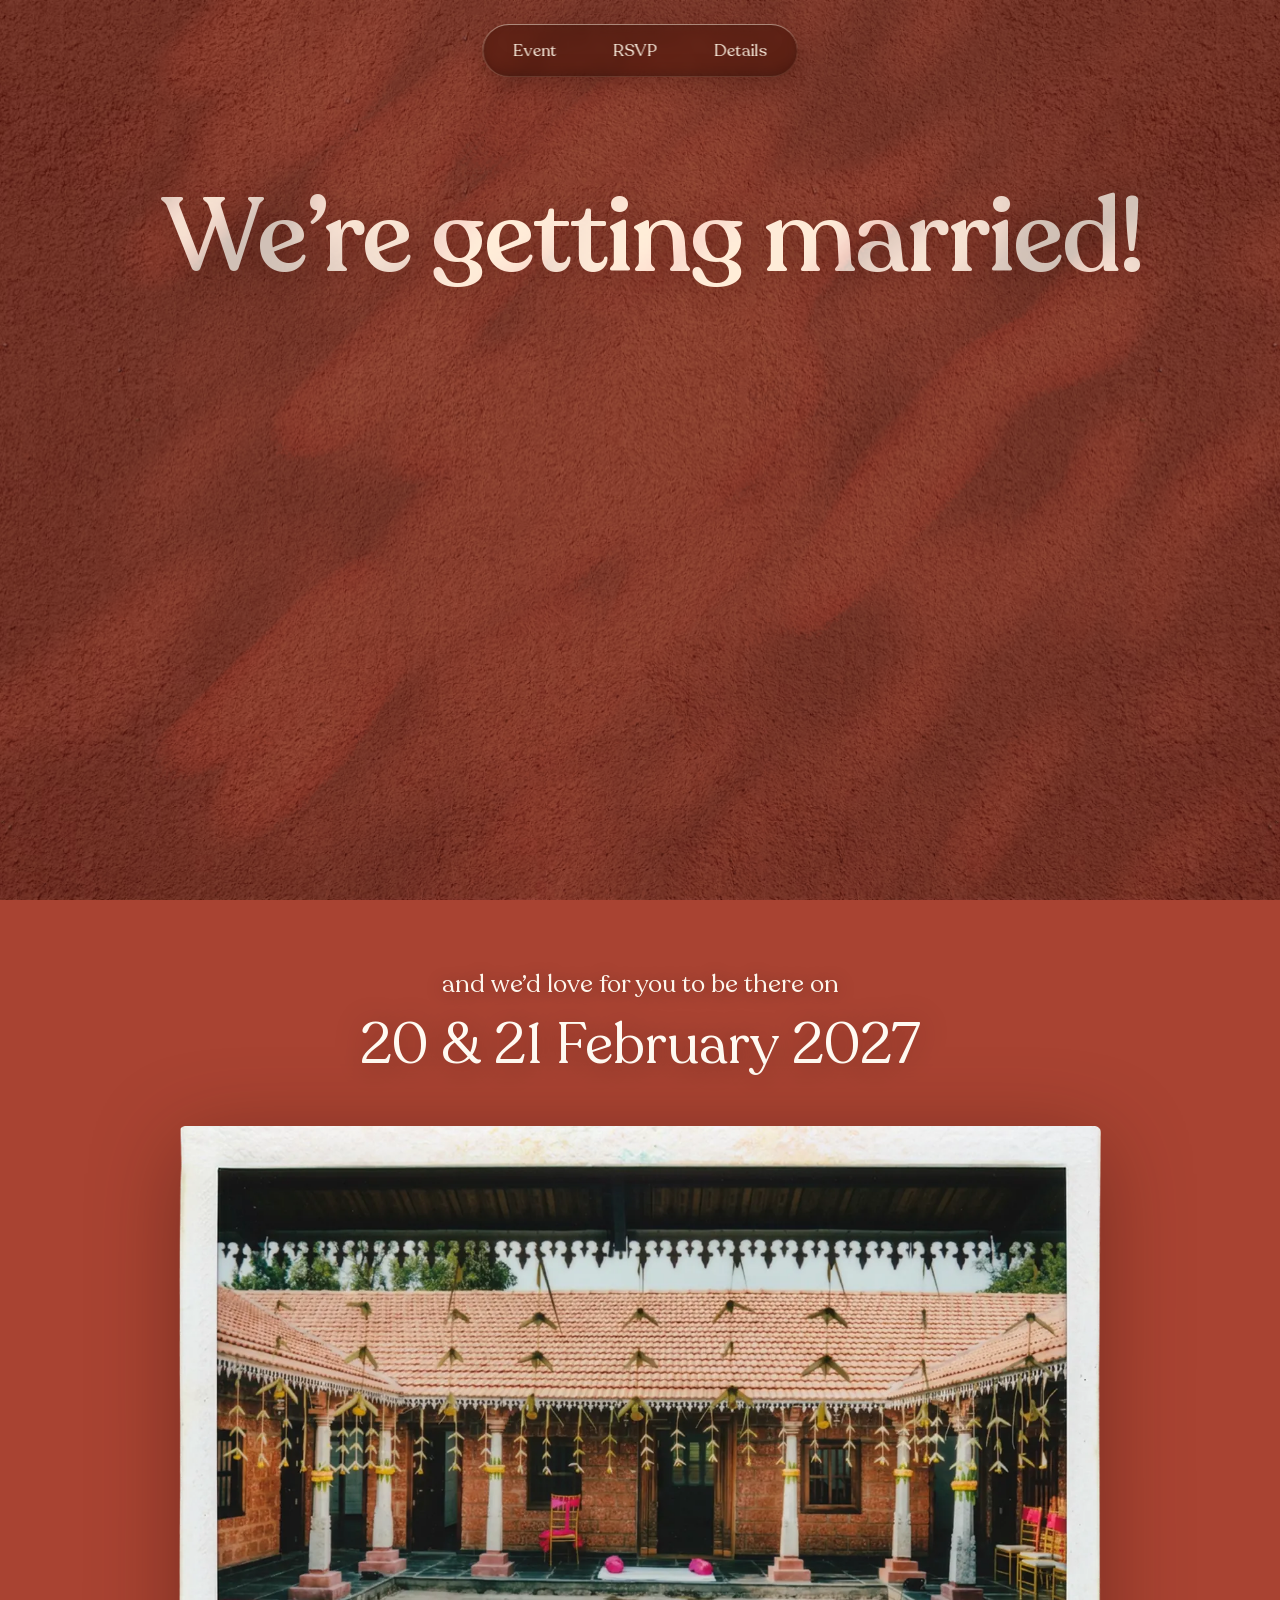
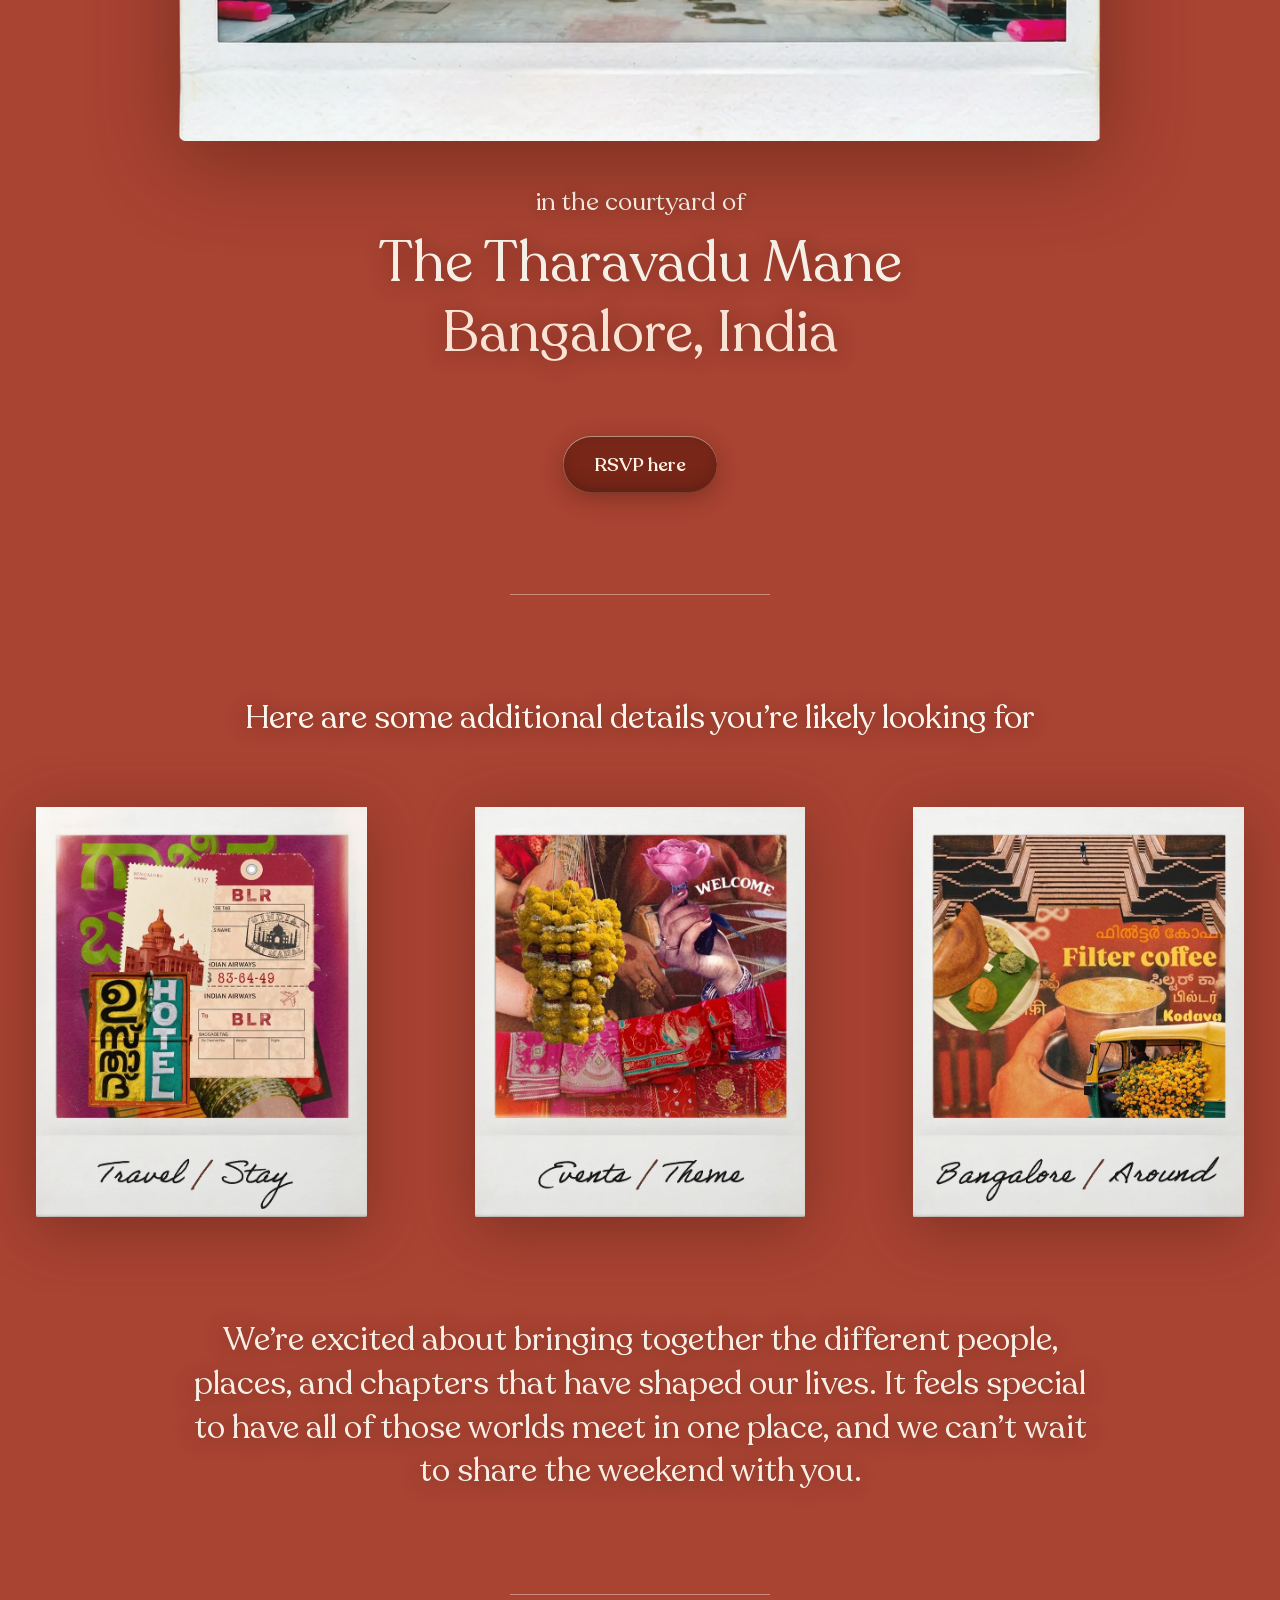
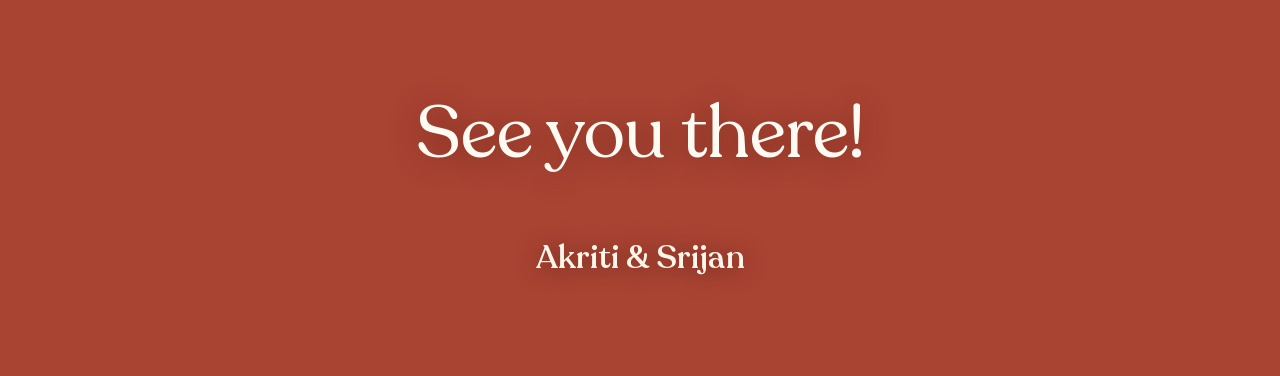
==== commit 00f7612b: "Rewrite the detail copy, fix the iOS wall gap, rework the RSVP page Several sessions' work, publishe" ====
--- a/index.html
+++ b/index.html
@@ -12,8 +12,14 @@
       name="description"
       content="Akriti and Srijan are getting married on 20 and 21 February 2027 at Tharavadu Mane, Bangalore."
     />
-    <title>Akriti &amp; Srijan &middot; 20 &amp; 21 February 2027</title>
-    <link rel="icon" href="favicon.svg" type="image/svg+xml" />
+    <title>Akriti &amp; Srijan&rsquo;s Wedding</title>
+    <!-- The marigold from the top right of the collage, on the same
+         terracotta tile the old "A" mark used. Two sizes only: 32 for the
+         browser tab, 180 for an iOS home screen. Both are palette PNGs,
+         which costs nothing on a flat tile and one flower but takes the
+         pair from 240KB down to 8KB. -->
+    <link rel="icon" href="favicon-32.png" sizes="32x32" type="image/png" />
+    <link rel="apple-touch-icon" href="favicon-180.png" />
 
     <!-- The Polaroid is the first thing the eye lands on and the trigger
          for the whole intro, so fetch it before anything else asks. -->
@@ -277,7 +283,6 @@
       <section class="invite" id="event" aria-labelledby="invite-date">
         <p class="kicker">and we&rsquo;d love for you to be there on</p>
         <h2 class="display" id="invite-date">20 &amp; 21 February 2027</h2>
-        <p class="kicker kicker-at">at</p>
 
         <figure class="venue-shot">
           <img
@@ -295,6 +300,7 @@
           />
         </figure>
 
+        <p class="kicker kicker-at">in the courtyard of</p>
         <p class="venue-name">
           The Tharavadu Mane<br />
           <span>Bangalore, India</span>
@@ -303,7 +309,6 @@
         <p class="cta-wrap">
           <a class="btn-glass glass is-clear" href="rsvp/">RSVP here</a>
         </p>
-        <p class="micro">Please RSVP by 28 August 2026</p>
       </section>
 
       <hr class="rule" />
@@ -378,9 +383,10 @@
       </section>
 
       <p class="closing">
-        There will be more food than anyone can finish and more dancing than
-        anyone planned for. Mostly, though, we just want everyone we love in
-        one place.
+        We&rsquo;re excited about bringing together the different people,
+        places, and chapters that have shaped our lives. It feels special to
+        have all of those worlds meet in one place, and we can&rsquo;t wait to
+        share the weekend with you.
       </p>
 
       <hr class="rule" />
@@ -391,8 +397,6 @@
     <!-- ===== FOOTER ===== -->
     <footer class="site-footer">
       <b>Akriti &amp; Srijan</b>
-      <p>20 &amp; 21 February 2027 &middot; Tharavadu Mane, Bangalore</p>
-      <p><a href="mailto:hello@akriti-srijan.com">hello@akriti-srijan.com</a></p>
     </footer>
 
     <!-- ===== DETAIL MODALS =====
@@ -433,104 +437,85 @@
           </button>
         </div>
 
-        <div class="drawer-body">
+        <!-- ⚠️ tabindex="0" because this is the only part of the card
+             that scrolls. Without it a keyboard user cannot reach the
+             content below the fold at all: Tab skips a plain div, and
+             arrow keys only scroll whatever has focus. This card happens
+             to contain a link, which made it pass by luck; the other two
+             lost their links in a copy rewrite and started failing. All
+             three carry it so none of them depends on its own wording.
+             role + aria-labelledby stop the new stop being a silent one. -->
+        <div
+          class="drawer-body"
+          tabindex="0"
+          role="region"
+          aria-labelledby="drawer-travel-title"
+        >
           <p class="drawer-lede">
-            Guests are coming from across the United States and from all over
-            India. If something you need is missing here, please just ask us.
-          </p>
-
-          <h3>Flights</h3>
-          <p>
-            Fly into <strong>Bengaluru (BLR)</strong>, Kempegowda
-            International. Air India runs a nonstop from San Francisco. From
-            everywhere else the usual one-stops are Emirates via Dubai, Qatar
-            via Doha, Etihad via Abu Dhabi, Lufthansa via Frankfurt, British
-            Airways via London, or Air India via Delhi.
-          </p>
-          <p>
-            Expect 20 to 26 hours door to door from the US East Coast and 18 to
-            24 from the West. India is 10.5 hours ahead of US Eastern and 13.5
-            ahead of Pacific, so give yourself a day to recover before things
-            start.
-          </p>
-          <p>
-            From within India, BLR is served by IndiGo, Air India, SpiceJet and
-            Akasa from every major city.
+            People are coming to Bangalore from all over India and from much
+            farther afield, so we know getting here is a bit of a journey.
+            We&rsquo;ve tried to make the rest as easy as possible.
+          </p>
+
+          <h3>Getting to Bangalore</h3>
+          <p>
+            Fly into <strong>Kempegowda International Airport (BLR)</strong>,
+            Bangalore&rsquo;s main airport.
+          </p>
+          <p>
+            The wedding will be at The Tharavadu Mane in Yelahanka, in north
+            Bangalore. It&rsquo;s outside the main part of the city, so give
+            yourself some extra time when traveling to and from the venue:
+            Bangalore traffic has a way of making its own schedule.
+          </p>
+          <p>
+            Uber and Ola are widely used in Bangalore. For the wedding
+            celebrations, we&rsquo;ll arrange transportation between the main
+            guest hotels and the venue, so you won&rsquo;t need to figure that
+            part out yourself.
+          </p>
+
+          <h3>Where to stay</h3>
+          <p>
+            We&rsquo;re happy to take care of your accommodation for the nights
+            of February 19, 20, and 21.
+          </p>
+          <p>
+            If you&rsquo;d like us to arrange a room for you, just let us know
+            when you RSVP. We&rsquo;ll share more details about the hotels and
+            rooms as we get closer.
           </p>
 
           <h3>Visas</h3>
           <p>
-            Most visitors need an e-Tourist Visa. Apply at
+            If you&rsquo;re traveling to India on a foreign passport, you may
+            need an e-Tourist Visa. You can find more information and apply
+            through the
             <a
               href="https://indianvisaonline.gov.in/evisa/"
               target="_blank"
               rel="noopener noreferrer"
-              >indianvisaonline.gov.in/evisa</a
-            >. That is the only official site, so type it in by hand: there are
-            convincing look-alikes that charge large fees for nothing. You can
-            apply from 120 days before you travel, and it is worth doing early.
-          </p>
-
-          <h3>Getting to the venue</h3>
-          <p>
-            Tharavadu Mane is in north Bangalore, near Nagawara Lake, roughly
-            30 to 35&nbsp;km from the airport and about an hour by car outside
-            peak traffic. Uber and Ola cover the area well. We will arrange
-            shuttles from the main guest hotels.
-          </p>
-          <p class="drawer-note">
-            Please do not book a hotel on distance alone yet. We are still
-            waiting on the exact street address from the venue and will put it
-            here the moment we have it.
-          </p>
-
-          <h3>Where to stay</h3>
-          <p>
-            We will confirm a room block and rates here once they are arranged.
-            In the meantime, north Bangalore keeps you close to the venue and
-            the city centre is better if you want to explore between events.
-          </p>
-          <ul>
-            <li>
-              <b>Near the venue:</b> The Leela Bhartiya City on Thanisandra
-              Main Road, Radisson Blu on the Outer Ring Road, Novotel Bengaluru
-              ORR, plus plenty of good budget options in Hebbal, Nagawara and
-              HBR Layout.
-            </li>
-            <li>
-              <b>City centre:</b> The Oberoi and The Ritz-Carlton near MG Road,
-              ITC Gardenia, Taj West End, JW Marriott on Vittal Mallya Road,
-              and Lemon Tree or Ibis for something more modest.
-            </li>
-          </ul>
-          <p>
-            February is peak wedding season in India and hotels fill up, so
-            book early. Rates move a lot: compare Booking.com, MakeMyTrip and
-            the hotel's own site before committing.
-          </p>
-
-          <h3>Worth knowing</h3>
-          <ul>
-            <li>
-              <b>Weather.</b> February is Bangalore at its best: around 27&deg;C
-              (81&deg;F) by day and 14&deg;C (57&deg;F) at night. Pack light
-              clothes and something warm for the evenings.
-            </li>
-            <li>
-              <b>Money.</b> Cards are widely accepted, but carry some cash. UPI
-              runs the country and most foreign visitors cannot use it, so do
-              not rely on it.
-            </li>
-            <li>
-              <b>Water.</b> Drink bottled or filtered water. Street food is
-              part of the point of Bangalore, so eat it, just choose stalls
-              with a queue.
-            </li>
-            <li>
-              <b>Phones.</b> An Airtel or Jio tourist SIM at the airport is
-              cheap and makes cabs and maps far easier.
-            </li>
-          </ul>
+              >official Indian e-Visa website</a
+            >.
+          </p>
+          <p>
+            Please apply well in advance. It generally takes roughly two weeks
+            from the time of application to receive your visa, though
+            processing times can vary.
+          </p>
+
+          <h3>A few practical things</h3>
+          <p>
+            February is one of the nicest times to be in Bangalore, with warm
+            days and cooler evenings. Cards are widely accepted, though
+            it&rsquo;s useful to carry some Indian rupees for smaller
+            purchases. Uber and Ola are the easiest ways to get around.
+          </p>
+          <p>
+            If you have any questions about travel, accommodation, or the
+            wedding, just reach out to Srijan or Akriti. We&rsquo;re happy to
+            help with more information.
+          </p>
         </div>
       </section>
 
@@ -554,82 +539,84 @@
           </button>
         </div>
 
-        <div class="drawer-body">
+        <div
+          class="drawer-body"
+          tabindex="0"
+          role="region"
+          aria-labelledby="drawer-events-title"
+        >
           <p class="drawer-lede">
-            Two days, and you are welcome at all of it. Timings are still being
-            settled and everyone who has replied will get an email once they
-            are.
-          </p>
-
-          <h3>Saturday 20 February</h3>
-          <ul>
-            <li>
-              <b>Haldi.</b> Turmeric paste is smeared on both of us by everyone
-              who loves us. It stains, so wear something you do not mind
-              ruining, ideally yellow.
-            </li>
-            <li>
-              <b>Mehendi.</b> Henna drawn on hands and feet, with music and a
-              great deal of sitting around while it dries. Artists will be
-              there for guests too.
-            </li>
-            <li>
-              <b>Sangeet.</b> Music, dancing, and both families performing
-              routines they have rehearsed far too little. This is the loud
-              one.
-            </li>
-          </ul>
-
-          <h3>Sunday 21 February</h3>
-          <ul>
-            <li>
-              <b>The ceremony.</b> Around a sacred fire, with a priest guiding
-              us through the rituals. It runs long, and guests quite normally
-              talk, move about and eat during it. That is not rudeness, it is
-              how it works.
-            </li>
-            <li>
-              <b>The reception.</b> Dinner, speeches, and dancing until someone
-              turns the lights on.
-            </li>
-          </ul>
-
-          <h3>What to wear</h3>
-          <p>
-            Anything bright and festive. Indian clothes are very welcome but
-            never expected, and Western formal is perfectly appropriate at
-            every event. A few things that help:
-          </p>
-          <ul>
-            <li>Avoid pure white and all black for the ceremony.</li>
-            <li>Leave head-to-toe red to the bride.</li>
-            <li>
-              Wear shoes you can slip off easily. You will take them off more
-              than once.
-            </li>
-            <li>
-              For the haldi, wear something you are happy to lose to turmeric.
-            </li>
-          </ul>
+            We&rsquo;re celebrating over two days, and we&rsquo;d love for you
+            to join us for as much as you can. The final schedule is still
+            coming together, but here&rsquo;s the general idea.
+          </p>
+
+          <h3>Saturday, 20 February</h3>
+          <dl class="trip-list">
+            <div>
+              <dt>Haldi</dt>
+              <dd>
+                We&rsquo;ll start by covering each other in turmeric, with help
+                from pretty much everyone we know. It&rsquo;s a traditional
+                ceremony where family and friends offer their blessings.
+                Yellow, orange, and other sunset colors are especially
+                encouraged.
+              </dd>
+            </div>
+            <div>
+              <dt>Mehendi</dt>
+              <dd>
+                Henna, music, snacks, and plenty of time for the designs to
+                dry. Artists will be there, so if you&rsquo;d like mehendi on
+                yourself, you&rsquo;re encouraged to join in.
+              </dd>
+            </div>
+            <div>
+              <dt>Sangeet</dt>
+              <dd>
+                An evening of music and dancing, featuring performances from
+                both families and varying amounts of rehearsal. Eventually, it
+                will become a dance party.
+              </dd>
+            </div>
+          </dl>
+
+          <h3>Sunday, 21 February</h3>
+          <dl class="trip-list">
+            <div>
+              <dt>Wedding ceremony</dt>
+              <dd>
+                We&rsquo;ll get married around a sacred fire, with a priest
+                guiding us through the traditional rituals. The ceremony takes
+                some time, with plenty happening around it, so don&rsquo;t
+                worry about sitting perfectly still throughout.
+              </dd>
+            </div>
+            <div>
+              <dt>Reception</dt>
+              <dd>Dinner, speeches, likely some more dancing.</dd>
+            </div>
+          </dl>
+
+          <h3>What should I wear?</h3>
+          <p>Come dressed to celebrate.</p>
+          <p>
+            Indian clothes are very welcome, but you do not need to buy or wear
+            traditional clothing. Western formalwear, including dresses, suits,
+            shirts, and trousers, is completely fine.
+          </p>
 
           <h3>Do I need to come to both days?</h3>
           <p>
-            No. Come to whatever you can. If you can only make one, the
-            ceremony and reception on Sunday 21 February are the heart of it.
-          </p>
-
-          <h3>Can I bring my partner or my children?</h3>
-          <p>
-            Your invitation will say who it covers. Children are genuinely
-            welcome at Indian weddings and there will be plenty of them. If you
-            are unsure, just ask us on the form.
-          </p>
-
-          <h3>Gifts</h3>
-          <p>
-            Your being there, especially if you are flying a long way, is more
-            than enough. We will add details here nearer the time for anyone
-            who would like to.
+            Yeah, why not? However, if you can only make one day, Sunday, 21
+            February is the main event, with the wedding ceremony and
+            reception.
+          </p>
+
+          <h3>What about gifts?</h3>
+          <p>
+            Honestly, having you there, especially if you&rsquo;re traveling a
+            long way, is more than enough present for us :)
           </p>
         </div>
       </section>
@@ -654,126 +641,124 @@
           </button>
         </div>
 
-        <div class="drawer-body">
+        <div
+          class="drawer-body"
+          tabindex="0"
+          role="region"
+          aria-labelledby="drawer-bangalore-title"
+        >
           <p class="drawer-lede">
-            You have come a long way. It would be a shame to see only the
-            inside of a wedding venue. February is the best month of the year
-            to be in this part of India, so stay a few extra days if you can.
-          </p>
-
-          <h3>In the city</h3>
-          <ul>
-            <li>
-              <b>Lalbagh Botanical Garden</b>, laid out in 1760, with a glass
-              house modelled on London's Crystal Palace.
-            </li>
-            <li>
-              <b>Cubbon Park</b>, 300 acres of trees in the middle of the city.
-              Best early in the morning.
-            </li>
-            <li>
-              <b>Bangalore Palace</b>, a Tudor-style royal residence from the
-              1880s, and <b>Vidhana Soudha</b>, the granite state legislature,
-              particularly good lit up at night.
-            </li>
-            <li>
-              <b>Museum of Art and Photography (MAP)</b>, five floors and a
-              very good collection, and
-              <b>Karnataka Chitrakala Parishath</b> for Indian painting and
-              sculpture.
-            </li>
-          </ul>
-
-          <h3>Eat</h3>
-          <ul>
-            <li>
-              <b>Vidyarthi Bhavan</b> in Basavanagudi, making the same crisp
-              masala dosa since 1943.
-            </li>
-            <li>
-              <b>Mavalli Tiffin Room (MTR)</b>, a Bangalore institution since
-              1924.
-            </li>
-            <li>
-              <b>VV Puram Food Street</b>, an entire lane of South Indian
-              street food. Best after dark.
-            </li>
-            <li>
-              Bangalore is India's craft beer capital. <b>Toit</b> in
-              Indiranagar and <b>Byg Brewski</b> in Hennur are the ones people
-              talk about.
-            </li>
-          </ul>
-
-          <h3>Browse</h3>
-          <ul>
-            <li>
-              <b>Commercial Street</b> for clothes, fabric and jewellery, and
-              the best place to have an outfit made.
-            </li>
-            <li>
-              <b>Indiranagar</b> and <b>Koramangala</b> for the densest
-              concentration of restaurants and bars.
-            </li>
-          </ul>
-
-          <h3>Worth leaving the city for</h3>
+            If you&rsquo;re coming all the way to Bangalore, we hope
+            you&rsquo;ll give yourself a little time to see the city.
+          </p>
+
+          <p>
+            We both really like Bangalore, now known as Bengaluru, with its
+            enormous trees and busy streets, century-old markets and excellent
+            coffee, temples and cocktail bars, dosa breakfasts and some of the
+            best restaurants in the country. It&rsquo;s also a city that
+            rewards wandering around without too much of a plan.
+          </p>
+          <p>Here are a few places we&rsquo;d recommend.</p>
+
+          <h3>For a slow morning</h3>
           <dl class="trip-list">
             <div>
-              <dt>Nandi Hills <span>1.5 hours</span></dt>
-              <dd>
-                A hilltop fort north of the city, and the classic Bangalore
-                sunrise. Leave very early and you will be above the clouds.
-              </dd>
-            </div>
-            <div>
-              <dt>Mysore <span>3 hours</span></dt>
-              <dd>
-                The city of palaces. Mysore Palace is illuminated on Sunday
-                evenings and is genuinely spectacular. Silk, sandalwood and
-                Chamundi Hills are all worth the trip. Easy as a long day or a
-                comfortable overnight.
-              </dd>
-            </div>
-            <div>
-              <dt>Coorg <span>5 hours</span></dt>
-              <dd>
-                Coffee and pepper plantations in the Western Ghats, misty and
-                cool. Best as a two or three night stay rather than a rush.
-              </dd>
-            </div>
-            <div>
-              <dt>Chikmagalur <span>5 hours</span></dt>
-              <dd>
-                India's coffee country, up at 1,100 metres, with good walking
-                in the Baba Budangiri range.
-              </dd>
-            </div>
-            <div>
-              <dt>Wayanad <span>5 hours</span></dt>
-              <dd>
-                Over the border into Kerala. Forested hills, tea and coffee
-                estates, elephants, and the prehistoric Edakkal Caves.
-              </dd>
-            </div>
-            <div>
-              <dt>Pondicherry <span>6 hours</span></dt>
-              <dd>
-                A former French colony on the east coast, with pastel streets,
-                the Sri Aurobindo Ashram and very good food. Worth a few
-                nights.
-              </dd>
-            </div>
-            <div>
-              <dt>Hampi <span>7 hours</span></dt>
-              <dd>
-                A UNESCO World Heritage site: the ruins of the Vijayanagara
-                empire scattered across a surreal landscape of giant boulders.
-                One of the most extraordinary places in India, and worth the
-                overnight journey.
+              <dt>Lalbagh Botanical Garden</dt>
+              <dd>
+                One of Bangalore&rsquo;s best places for a morning walk.
+                It&rsquo;s huge, green, and a nice way to escape the traffic
+                for a couple of hours.
+              </dd>
+            </div>
+            <div>
+              <dt>Cubbon Park</dt>
+              <dd>
+                Another great place to walk, especially if you&rsquo;re staying
+                in central Bangalore. It&rsquo;s right in the middle of the
+                city but feels remarkably removed from it.
               </dd>
             </div>
           </dl>
+
+          <h3>For food</h3>
+          <dl class="trip-list">
+            <div>
+              <dt>South Indian breakfast</dt>
+              <dd>
+                Please don&rsquo;t leave Bangalore without having a proper
+                dosa, idli, vada, and filter coffee. MTR is one of the
+                city&rsquo;s old institutions and is a good place to start.
+              </dd>
+            </div>
+            <div>
+              <dt>Local food</dt>
+              <dd>
+                Bangalore has an enormous food scene, from tiny neighborhood
+                spots to some genuinely excellent restaurants. Indiranagar, MG
+                Road, and Koramangala are good places to explore if
+                you&rsquo;re looking for variety.
+              </dd>
+            </div>
+          </dl>
+
+          <h3>For wandering around</h3>
+          <dl class="trip-list">
+            <div>
+              <dt>Malleswaram</dt>
+              <dd>
+                Old Bangalore, with temples, markets, neighborhood restaurants,
+                and plenty of good places to stop for a snack.
+              </dd>
+            </div>
+            <div>
+              <dt>Church Street &amp; MG Road</dt>
+              <dd>
+                More central, more modern, and good for an afternoon or evening
+                of walking around, shopping, coffee, and people-watching.
+              </dd>
+            </div>
+            <div>
+              <dt>Indiranagar</dt>
+              <dd>
+                One of the city&rsquo;s livelier neighborhoods, with
+                restaurants, bars, caf&eacute;s, and plenty happening after
+                dark.
+              </dd>
+            </div>
+          </dl>
+
+          <h3>If you have a little more time</h3>
+          <dl class="trip-list">
+            <div>
+              <dt>Nandi Hills</dt>
+              <dd>
+                A popular day trip north of Bangalore and an easy addition if
+                you have a spare morning.
+              </dd>
+            </div>
+            <div>
+              <dt>Mysore</dt>
+              <dd>
+                If you have an extra day, Mysore makes for a great trip from
+                Bangalore. The palace is spectacular, and the city has a very
+                different pace from Bangalore.
+              </dd>
+            </div>
+          </dl>
+
+          <h3>One last thing</h3>
+          <p>
+            Don&rsquo;t feel like you need to turn this trip into a checklist
+            of attractions. Bangalore is a good city to simply spend time in:
+            have breakfast somewhere, find a caf&eacute;, walk around, eat
+            something you&rsquo;ve never tried, and see where the day takes
+            you.
+          </p>
+          <p>
+            And if you&rsquo;re not sure where to go, ask us. We&rsquo;ll tell
+            you where we&rsquo;d actually go.
+          </p>
         </div>
       </section>
     </div>
--- a/styles.css
+++ b/styles.css
@@ -80,6 +80,62 @@
   --space-8: 64px;
   --space-9: 96px;
 
+  /* ---------- Vertical rhythm ----------
+     Every gap between blocks down the page is one of these five steps,
+     so the page reads as a rhythm rather than a pile of one-off numbers.
+     One fluid base, multiplied. Change --v-unit to loosen or tighten the
+     whole page at once.
+
+       --v-pair     0.4x    a label and the line it introduces
+       --v-tight    1x      a button and its fine print
+       --v-item     2x      one element to the next inside a group
+       --v-group    3x      one group of lines to the next
+       --v-section  4.5x    one section of the page to the next
+
+     ⚠️ Do not add a sixth value to solve a single awkward gap. The point
+     is that there are only five. If a gap needs something in between,
+     the layout around it is usually the real problem. */
+  --v-unit: clamp(11px, 1.75vw, 26px);
+  --v-pair: calc(var(--v-unit) * 0.4);
+  --v-tight: var(--v-unit);
+  --v-item: calc(var(--v-unit) * 2);
+  --v-group: calc(var(--v-unit) * 3);
+  --v-section: calc(var(--v-unit) * 4.5);
+
+  /* ---------- Type scale ----------
+     One ratio, 1.333 (a perfect fourth), seven steps. Every size in the
+     page's editorial voice is a step on it, so the sizes relate to each
+     other instead of being eleven unrelated numbers.
+
+       --t-fine     (spare, one step below the body)     15 / 13
+       --t-body     RSVP button                          20 / 15
+       --t-label    the two kickers                      27 / 17
+       --t-title    details heading, closing, footer     36 / 20
+       --t-lede     (spare, one step above the title)    47 / 24
+       --t-feature  the date and the venue name          63 / 30
+       --t-display  "See you there!"                     84 / 34
+
+     First number is a 1512px screen, second a 360px phone. Each step is
+     a straight line between the two, so type grows smoothly with the
+     window rather than jumping at a breakpoint.
+
+     ⚠️ --t-feature's 30px floor is measured, not chosen: at 32px the line
+     "20 & 21 February 2027" is 317px wide and overflows the 312px of
+     content a 360px phone has, so it wraps. Do not raise that minimum.
+
+     TWO THINGS DELIBERATELY OFF THIS SCALE, both for good reasons: the
+     hero headline is sized in cqw against the collage stage and was
+     solved by measuring its rendered ink to fit the artwork, and the nav
+     pill is fixed-pixel chrome whose height the hero's --stage-top has to
+     clear. Neither belongs to the page's reading rhythm. */
+  --t-fine: clamp(13px, 12.38px + 0.174vw, 15px);
+  --t-body: clamp(15px, 13.44px + 0.434vw, 20px);
+  --t-label: clamp(17px, 13.88px + 0.868vw, 27px);
+  --t-title: clamp(20px, 15px + 1.389vw, 36px);
+  --t-lede: clamp(24px, 16.81px + 1.997vw, 47px);
+  --t-feature: clamp(30px, 19.69px + 2.865vw, 63px);
+  --t-display: clamp(34px, 18.38px + 4.34vw, 84px);
+
   --radius: 6px;
   --radius-lg: 14px;
 
@@ -124,20 +180,78 @@
 }
 
 /* ---------- The fixed layers ----------
-   Sized to the viewport plus --chrome-inset, which main.js measures. On
-   phones the browser toolbars overlay the page, so every viewport unit
-   reports a height shorter than the physical screen and a 100vh layer
-   stops short of the bottom. Extending past it is the only way to
-   paint the wall behind the toolbar. Zero on desktop. */
+   These have to cover the entire physical screen, including behind the
+   status bar, the home indicator and the browser's own toolbars. Nothing
+   else on the page has to: the flat --wall colour is painted on <html>,
+   and a root background always fills the screen no matter what the
+   viewport reports. So any shortfall here shows as a band of flat,
+   untextured, unshadowed terracotta at the top and bottom.
+
+   Measured from a screenshot on an iPhone at 390x844: the wall covered
+   only 740pt, leaving 46pt bare at the top and 58pt at the bottom, and
+   the bottom band grew to 98pt once the toolbar expanded. Both bands
+   read brighter than the wall, which is the giveaway: the light layer
+   stops short as well, so nothing is shading them.
+
+   Three things are wrong with sizing a layer as `100vh` from `top: 0`:
+
+     1. `vh` is not the screen. On iOS it is the viewport, which can be
+        inset by the safe areas, so the box starts BELOW the status bar.
+     2. `vh` shrinks as the toolbar appears, so the bottom rides up.
+     3. Even correcting for both, a single inset's worth of extra height
+        is not enough, because the box has to grow at both ends.
+
+   So: centre it and give it a whole inset of slack at each end. Centring
+   is what makes the slack symmetrical, which is why the insets are
+   doubled rather than added once. `lvh` is the LARGE viewport, the
+   tallest the page ever gets, which removes the toolbar problem.
+
+   `env()` is 0 on desktop and `lvh` equals `vh` there, so this is exactly
+   the old behaviour on a computer and nothing about the light changes.
+
+   Over-provisioning is safe by design: the image is `object-fit: cover`,
+   so extra height only crops a little more texture, invisible on a
+   plaster wall. Coming up SHORT is the bug. The first width/height pair
+   is the old rule, kept as a fallback for anything without `lvh`. */
 .background-layer,
 .light-layer {
   position: fixed;
-  top: 0;
-  left: 0;
+  top: 50%;
+  left: 50%;
+  transform: translate(-50%, -50%);
   display: block;
   width: 100vw;
   height: calc(100vh + var(--chrome-inset, 0px));
+  width: calc(
+    100vw + 2 * env(safe-area-inset-left, 0px) + 2 *
+      env(safe-area-inset-right, 0px)
+  );
+  height: calc(
+    100lvh + 2 * env(safe-area-inset-top, 0px) + 2 *
+      env(safe-area-inset-bottom, 0px)
+  );
   pointer-events: none;
+}
+
+/* One more safety margin, on touch devices only. The two plausible models
+   of how iOS lays this out both come out covered on the maths above, but
+   one of them only just, and a phone is the one place this cannot be
+   checked from here. 120px of extra height, 60px at each end once
+   centred, keeps it covered even if the assumption about `lvh` is wrong.
+
+   Deliberately behind `pointer: coarse` so a desktop, where none of this
+   was ever broken, keeps exactly the geometry the light was tuned
+   against. On a phone it makes the light about 14% taller, which on
+   something this soft and this slow is not visible. */
+@media (pointer: coarse) {
+  .background-layer,
+  .light-layer {
+    height: calc(100vh + var(--chrome-inset, 0px) + 120px);
+    height: calc(
+      100lvh + 2 * env(safe-area-inset-top, 0px) + 2 *
+        env(safe-area-inset-bottom, 0px) + 120px
+    );
+  }
 }
 
 .background-layer {
@@ -330,7 +444,7 @@
   padding: clamp(12px, 1.2vw, 18px) clamp(24px, 2.4vw, 36px);
   font-family: var(--font-display);
   font-weight: 500;
-  font-size: clamp(15px, 1.32vw, 20px);
+  font-size: var(--t-body);
   letter-spacing: 0.01em;
   color: #fff4e6;
   text-decoration: none;
@@ -410,46 +524,70 @@
   background: #fdf6ea;
 }
 
-/* ---------- Secondary nav ----------
+/* ---------- Back to the invitation ----------
    The RSVP page has one real next action at a time: Continue, then Send
-   it. "Back to the invitation" is a way out, not the thing to do, so it
-   keeps the same glass pill and drops its weight: less tint, a fainter
-   lip, a softer shadow, and smaller type. Scoped to the modifier class,
-   so the nav on the invitation itself is untouched. */
-.site-nav--secondary ul.glass {
-  padding: 4px;
-  background: rgba(52, 18, 11, 0.24);
-  box-shadow:
-    inset 0 1px 0 rgba(255, 240, 224, 0.2),
-    inset 0 -1px 0 rgba(255, 224, 200, 0.06),
-    0 3px 12px rgba(46, 14, 7, 0.14);
-}
-
-/* The dispersion fringe is the loudest part of the glass. Dimmed rather
-   than removed, so the pill still reads as the same material. */
-.site-nav--secondary ul.glass::after {
-  opacity: 0.2;
-}
-
-.site-nav--secondary a {
-  padding: 7px var(--space-4);
-  font-size: 15px;
-  color: rgba(253, 241, 226, 0.84);
-}
-
-.site-nav--secondary a:hover,
-.site-nav--secondary a:focus-visible {
-  background: rgba(30, 8, 4, 0.3);
+   it. Getting back to the invitation is a way out, not the thing to do,
+   so it drops from a labelled pill to a single round button and moves
+   off the centre line.
+
+   It lines up with the left edge of the questions below it. The nav is
+   fixed and .rsvp-page is not, so the two cannot inherit that edge from
+   a shared parent: the column width and its gutter are tokens instead,
+   and both elements are built from the same two numbers. Change one and
+   they move together.
+
+   ⚠️ These have to live on :root, not on .rsvp-page. Custom properties
+   inherit downward only, and the nav is the page's sibling, not its
+   child. */
+:root {
+  --rsvp-col: 700px;
+  --rsvp-gutter: clamp(24px, 6vw, 44px);
+}
+
+/* The same centred column as the page, so the button can sit on its
+   left edge. .site-nav's own translateX(-50%) still does the centring;
+   only the width of the box being centred has changed. */
+.site-nav--back {
+  display: flex;
+  justify-content: flex-start;
+  width: min(100%, var(--rsvp-col));
+  padding-inline: var(--rsvp-gutter);
+}
+
+/* .site-nav a is a wide pill built around a word. This has no word in
+   it, so it is squared off and sized as a target: 42px clears WCAG
+   2.2's 24px minimum comfortably, which matters more here than usual
+   because the arrow itself is only 18px of ink. */
+.site-nav--back a {
+  display: grid;
+  place-items: center;
+  width: 42px;
+  height: 42px;
+  padding: 0;
+  color: rgba(253, 241, 226, 0.92);
+}
+
+.site-nav--back svg {
+  width: 18px;
+  height: 18px;
+}
+
+/* The glass and the hover state are the same element here, where on the
+   invitation's nav they are the pill and the link inside it. So hover
+   replaces the tint rather than layering over it, and the replacement
+   has to be darker than the tint it removes or the button appears to
+   lighten as you approach it. */
+.site-nav--back a:hover,
+.site-nav--back a:focus-visible {
+  background: rgba(30, 8, 4, 0.68);
   color: #fff6ea;
 }
 
-/* Without backdrop-filter the base pill falls back to near-solid. Left
-   at that, the secondary version would come out heavier than the
-   primary one it is meant to sit behind. */
-@supports not (backdrop-filter: blur(1px)) {
-  .site-nav--secondary ul.glass {
-    background: rgba(52, 18, 11, 0.72);
-  }
+/* The global a:focus-visible sets border-radius: 2px so the ring hugs a
+   rectangular link. Around a circle that reads as a box, so the radius
+   has to be restated. */
+.site-nav--back a:focus-visible {
+  border-radius: 999px;
 }
 
 /* ============================================================
@@ -1454,44 +1592,61 @@
 }
 
 .invite {
-  padding-top: clamp(56px, 8.3vw, 126px);
-}
-
-/* The two small lines that frame the date: "and we'd love for you to be
-   there on" and "at". Figma has them at 29px on a 1512 frame. */
+  padding-top: var(--v-group);
+}
+
+/* The two small lines that frame the date and the venue: "and we'd love
+   for you to be there on" and "in the courtyard of". */
 .kicker {
   margin: 0;
   font-family: var(--font-display);
   font-weight: 400;
-  font-size: clamp(17px, 1.92vw, 29px);
+  font-size: var(--t-label);
   line-height: 1.4;
   color: #fdf6ed;
   text-shadow: 0 2px 18px rgba(60, 16, 8, 0.45);
 }
 
+/* "in the courtyard of" sits below the photograph, directly above the
+   venue name it introduces, so it takes the gap that separates the pair
+   from the picture. */
 .kicker-at {
-  margin-top: clamp(40px, 6.4vw, 97px);
-}
-
-/* The date, and "See you there!", are the two largest things on the
-   page. Figma puts both at 100px. */
+  margin-top: var(--v-item);
+}
+
+/* The date and "See you there!" share everything except their size. They
+   used to share that too, both at the Figma's 100px. The date now matches
+   the venue name so the two read as one pair with the photograph between
+   them, and the sign-off is the loudest thing left on the page. Only the
+   size differs; keep the rest in the shared block. */
 .display,
 .signoff {
-  margin: clamp(14px, 2.8vw, 42px) 0 0;
+  margin: var(--v-pair) 0 0;
   font-family: var(--font-display);
   font-weight: 400;
-  font-size: clamp(40px, 6.6vw, 100px);
   line-height: 1.02;
   letter-spacing: -0.012em;
   color: #fffaf2;
   text-shadow: 0 3px 30px rgba(60, 16, 8, 0.42);
 }
 
+/* Size, leading and tracking all copied from .venue-name, not just the
+   size, or the two lines would not read as the same piece of type. */
+.display {
+  font-size: var(--t-feature);
+  line-height: 1.24;
+  letter-spacing: normal;
+}
+
+.signoff {
+  font-size: var(--t-display);
+}
+
 /* ---------- The venue photograph ----------
    Already a Polaroid: the frame is baked into the image, so there is no
    border here to go out of step with it. */
 .venue-shot {
-  margin: clamp(30px, 5.1vw, 77px) auto 0;
+  margin: var(--v-item) auto 0;
   width: min(72vw, 1100px);
 }
 
@@ -1503,10 +1658,10 @@
 }
 
 .venue-name {
-  margin: clamp(28px, 5.1vw, 77px) 0 0;
+  margin: var(--v-pair) 0 0;
   font-family: var(--font-display);
   font-weight: 400;
-  font-size: clamp(26px, 3.5vw, 53px);
+  font-size: var(--t-feature);
   line-height: 1.24;
   color: #f6efe6;
   text-shadow: 0 2px 22px rgba(60, 16, 8, 0.45);
@@ -1519,12 +1674,12 @@
 }
 
 .cta-wrap {
-  margin: clamp(34px, 6.9vw, 105px) 0 0;
+  margin: var(--v-group) 0 0;
 }
 
 .micro {
-  margin: clamp(12px, 1.6vw, 24px) 0 0;
-  font-size: clamp(13px, 1vw, 15px);
+  margin: var(--v-tight) 0 0;
+  font-size: var(--t-fine);
   letter-spacing: 0.02em;
   color: #faf0e5;
   text-shadow: 0 2px 14px rgba(60, 16, 8, 0.5);
@@ -1537,7 +1692,7 @@
   position: relative;
   z-index: 4;
   width: min(260px, 40vw);
-  margin: clamp(48px, 7.3vw, 110px) auto;
+  margin: var(--v-section) auto;
   border: 0;
   border-top: 1px solid rgba(255, 244, 232, 0.4);
 }
@@ -1547,7 +1702,7 @@
   margin: 0;
   font-family: var(--font-display);
   font-weight: 400;
-  font-size: clamp(20px, 2.25vw, 34px);
+  font-size: var(--t-title);
   line-height: 1.35;
   color: #fdf7ef;
   text-shadow: 0 2px 20px rgba(60, 16, 8, 0.45);
@@ -1557,7 +1712,7 @@
   display: grid;
   grid-template-columns: repeat(3, 1fr);
   gap: clamp(20px, 8.4vw, 127px);
-  margin: clamp(40px, 6.7vw, 101px) 0 0;
+  margin: var(--v-group) 0 0;
   padding: 0;
   list-style: none;
 }
@@ -1617,11 +1772,14 @@
   z-index: 4;
   /* The Figma sets this paragraph 1086px wide on a 1512 frame. */
   max-width: min(74vw, 1090px);
-  margin: clamp(44px, 7.2vw, 109px) auto 0;
+  margin: var(--v-section) auto 0;
   padding: 0 var(--space-5);
   font-family: var(--font-display);
   font-weight: 400;
-  font-size: clamp(22px, 3.3vw, 50px);
+  /* A step quieter than it was. At 50px this read as a paragraph
+     competing with the sign-off; on the scale it sits at --t-title, so it
+     hands over to "See you there!" instead of arguing with it. */
+  font-size: var(--t-title);
   line-height: 1.34;
   text-align: center;
   color: #f6efe6;
@@ -1631,7 +1789,7 @@
 .signoff {
   position: relative;
   z-index: 4;
-  margin-top: clamp(60px, 12vw, 180px);
+  margin-top: var(--v-section);
   text-align: center;
 }
 /* ---------- Footer ----------
@@ -1648,7 +1806,7 @@
   display: block;
   font-family: var(--font-display);
   font-weight: 500;
-  font-size: clamp(24px, 3vw, 34px);
+  font-size: var(--t-title);
   color: #fff6ea;
   text-shadow: 0 2px 22px rgba(60, 16, 8, 0.5);
 }
@@ -1867,12 +2025,16 @@
   gap: var(--space-4);
 }
 
+/* The top of the card's hierarchy, so it has to outrank the section
+   headings inside the window. It used to be Regular at 20px against
+   subheadings at SemiBold 21px, which put it visibly BELOW the things
+   it introduces. It is now the same weight and a clear step larger. */
 .drawer-title {
   margin: 0;
   font-family: var(--font-display);
-  font-weight: 400;
-  font-size: 20px;
-  line-height: 1.35;
+  font-weight: 600;
+  font-size: clamp(21px, 2vw, 25px);
+  line-height: 1.3;
   color: var(--ink);
 }
 
@@ -1975,42 +2137,49 @@
   background-color: rgba(51, 36, 26, 0.3);
 }
 
-/* The reading measure. Wider than it was, because the card is now
-   landscape: at the old 62ch the prose sat as a narrow column stranded
-   in the middle of a 1000px window.
-
-   ⚠️ It is one px value shared by every child, not `ch`. A `ch` is the
-   width of a "0" in the element's OWN font, so a 20px semibold heading
-   and a 16.5px paragraph resolve the same `ch` count to different
-   widths, and auto margins then centre those different widths at
-   different places. The result is a heading that starts noticeably to
-   the left of the paragraph under it, which is invisible on a narrow
-   card and glaring on a wide one. */
+/* The reading measure, or rather the lack of one: every block fills the
+   window. There used to be a 640px cap with auto margins, which centred
+   a narrow column inside a 1000px card and left a wide empty gutter
+   down each side. The owner did not want that gutter, so the text now
+   runs the full width of the window and the window's own padding is the
+   only inset.
+
+   ⚠️ The tradeoff is line length. At the card's widest this gives about
+   105 characters a line, well past the 45 to 75 that is comfortable for
+   long-form reading. It is a deliberate choice for a card people skim
+   for logistics rather than read end to end. If it is ever put back,
+   note the old trap: the cap must be one px value shared by every
+   child, never `ch`. A `ch` is the width of a "0" in the element's OWN
+   font, so a 21px Recoleta heading and a 16.5px sans paragraph resolve
+   the same `ch` count to different widths, and auto margins then centre
+   those different widths at different places. The result was a heading
+   starting noticeably to the left of the paragraph under it. */
 .drawer-body > * {
-  max-width: 640px;
-  margin-left: auto;
-  margin-right: auto;
-}
-
-/* Everything in the reading window is plain system UI. Recoleta stays
-   on the card's title in the header row, as the design has it, but
-   inside the window it was doing the lede and the subheadings too, and
-   a screenful of display serif is harder to read than it is handsome.
-   The subheadings carry their weight rather than their family now, so
-   they need 600 to still read as headings. */
+  margin-left: 0;
+  margin-right: 0;
+}
+
+/* Recoleta does the titles, the system sans does the reading. Setting a
+   whole screenful of display serif in Light was tried and it was harder
+   to read than it was handsome, which is the same conclusion an earlier
+   version of this card reached. The face earns its keep on the
+   subheadings, where it is a line at a time.
+
+   ⚠️ Everything that is NOT a title is one size and one colour. The
+   lede used to be larger and darker than the paragraphs under it, which
+   made the first paragraph of each card look like a different kind of
+   text from the rest. It now differs only in the space beneath it, so
+   it reads as a lead-in rather than a pull quote. Do not give it back
+   its own font-size or colour. */
 .drawer-lede {
-  margin: 0 auto var(--space-6);
-  font-family: var(--font-body);
-  font-size: clamp(17px, 1.5vw, 19px);
-  line-height: 1.55;
-  color: var(--ink);
+  margin: 0 0 var(--space-6);
 }
 
 .drawer-body h3 {
-  margin: var(--space-7) auto var(--space-3);
-  font-family: var(--font-body);
+  margin: var(--space-7) 0 var(--space-3);
+  font-family: var(--font-display);
   font-weight: 600;
-  font-size: clamp(17px, 1.6vw, 20px);
+  font-size: clamp(18px, 1.7vw, 21px);
   letter-spacing: -0.005em;
   color: var(--ink);
 }
@@ -2020,11 +2189,11 @@
 }
 
 .drawer-body p {
-  margin: 0 auto var(--space-4);
+  margin: 0 0 var(--space-4);
 }
 
 .drawer-body ul {
-  margin: 0 auto var(--space-4);
+  margin: 0 0 var(--space-4);
   padding-left: 1.15em;
 }
 
@@ -2055,14 +2224,13 @@
   font-size: 15px;
 }
 
-/* Day trips: the drive time sits with the place name rather than in its
-   own column, so it stays attached when the row wraps on a phone.
-
-   ⚠️ `margin: 0` here, not the shorthand's full reset. This rule and
-   `.drawer-body > *` have equal specificity, so the shorthand would win
-   on source order and cancel the auto margins that centre every other
-   block, leaving this one list starting 124px to the left of the
-   paragraph above it. */
+/* A list of named things, each with a description under it. `margin: 0`
+   is the browser default for a dl's block margins, cleared so the list
+   sits tight under its heading.
+
+   (This carried a warning about auto margins and a 124px offset. That
+   applied when .drawer-body > * centred a 640px column; the blocks now
+   fill the window, so there is nothing left to knock out of line.) */
 .trip-list {
   margin-block: 0;
 }
@@ -2072,10 +2240,14 @@
   border-top: 1px solid rgba(51, 36, 26, 0.12);
 }
 
+/* A title, so Recoleta, same as the h3 above it, and the same weight.
+   It is one step smaller and it has a rule above it, which is enough to
+   place it under the section heading rather than beside it. The
+   description below is plain body text like everything else. */
 .trip-list dt {
-  font-family: var(--font-body);
+  font-family: var(--font-display);
   font-weight: 600;
-  font-size: 17px;
+  font-size: 18px;
   color: var(--ink);
 }
 
@@ -2133,16 +2305,27 @@
 .rsvp-page {
   position: relative;
   z-index: 4;
-  max-width: 700px;
+  max-width: var(--rsvp-col);
   margin: 0 auto;
-  padding: clamp(96px, 14vh, 180px) var(--space-5) clamp(80px, 12vh, 140px);
+  /* The horizontal padding is the whole left and right margin on a
+     phone, where the 700px cap never bites. Left-aligned text hugging a
+     24px gutter reads cramped, so it opens up with the viewport and
+     stops at 44px, which is where the column reaches its cap anyway.
+
+     Shared with the back button above, which has to sit on this exact
+     left edge. See --rsvp-gutter. */
+  padding: clamp(96px, 14vh, 180px) var(--rsvp-gutter)
+    clamp(80px, 12vh, 140px);
   min-height: 100svh;
-  /* One question at a time reads better centred: there is nothing else
-     on the page to align to, so a left edge just floats. This is the
-     only place alignment is set. Everything below either inherits it or
-     is a flex row, and flex rows ignore text-align, which is why the
-     three of them centre themselves explicitly. */
-  text-align: center;
+  /* Left-aligned, inside a 700px column that stays centred in the
+     window. So every line shares one left edge, but that edge is never
+     near the side of the screen: about 400px in on a laptop, and a
+     comfortable gutter on a phone.
+
+     This is the only place alignment is set. Everything below either
+     inherits it or is a flex row, and flex rows ignore text-align,
+     which is why the three of them set their own justification. */
+  text-align: left;
 }
 
 .rsvp-title {
@@ -2261,21 +2444,41 @@
 .rsvp-input {
   display: block;
   width: 100%;
-  padding: 2px 4px 10px;
+  /* No horizontal padding. The field used to be centred, where a few px
+     of inset made no difference. Left-aligned, it pushes the typed text
+     off the column's left edge and out of line with its own label. */
+  padding: 2px 0 12px;
   border: 0;
   border-bottom: 1px solid rgba(255, 240, 224, 0.45);
   border-radius: 0;
   background: transparent;
   color: #fffaf2;
   caret-color: #ffe9c9;
-  font-family: var(--font-body);
-  font-size: 17px;
-  line-height: 1.5;
-  text-shadow: 0 2px 14px rgba(60, 16, 8, 0.55);
-  /* Inherited alignment does not cross into a form control, so the
-     typed text has to be centred by hand or it sits left in an
-     otherwise centred page. */
-  text-align: center;
+  font-family: var(--font-display);
+  /* Medium, not regular. Recoleta's regular is a noticeably finer stroke
+     than the system sans it replaced, and cream-on-terracotta under a
+     multiply blend has very little contrast to spare: measured, the
+     typed name came out at 4.53:1 against a 4.5 threshold. Medium is
+     already loaded for the buttons, so this costs nothing to download
+     and buys real headroom. It also reads as an answer rather than more
+     body copy. */
+  font-weight: 500;
+  /* Scales with the window like the question does, so the ladder holds
+     at every width: question, then answer, then the small label between
+     them. At 19px the answer sat only 4px above its own label, which is
+     not enough of a step to read as a different kind of thing. */
+  font-size: clamp(21px, 2.1vw, 26px);
+  line-height: 1.45;
+  /* Two shadows, not one. The wide soft one is the page's house style;
+     the tight one darkens the wall immediately around each glyph, which
+     is the only background that actually affects legibility. Measured:
+     the typed email sat at 4.44:1 at 1512 with the wide shadow alone,
+     just under the 4.5 threshold, because the light pools brighter
+     there than it does behind the name field above it. */
+  text-shadow:
+    0 2px 14px rgba(60, 16, 8, 0.55),
+    0 0 6px rgba(60, 16, 8, 0.5);
+  text-align: left;
   transition: border-color 200ms ease;
 }
 
@@ -2320,11 +2523,20 @@
   min-height: 2.4em;
 }
 
-/* Narrower than its column, so it needs the auto margins to sit in the
-   middle. A block element with a max-width hugs the left otherwise. */
+/* Narrower than its column. A block element with a max-width hugs the
+   left on its own, which is now what we want, so there are no auto
+   margins here.
+
+   The type is much larger than the other fields because the answer is
+   a single character. At body size one digit sitting on a long rule
+   read as an empty field rather than a filled one: there was not
+   enough ink to see. The box narrows to match, so the digit still
+   fills a sensible share of its own underline. */
 .rsvp-input--short {
-  max-width: 140px;
-  margin-inline: auto;
+  max-width: 116px;
+  padding-bottom: 16px;
+  font-size: clamp(28px, 2.6vw, 34px);
+  line-height: 1.2;
 }
 
 .rsvp-input:hover {
@@ -2380,9 +2592,9 @@
   display: flex;
   align-items: center;
   /* A flex row does not inherit text-align. With the dot taken out of
-     flow the label is the only child left, so this centres it exactly,
-     and the two options line up with each other. */
-  justify-content: center;
+     flow the label is the only child left, so this puts it against the
+     pill's left padding, in line with the labels above. */
+  justify-content: flex-start;
   position: relative;
   padding: 20px;
   border: 1px solid rgba(255, 240, 224, 0.3);
@@ -2480,13 +2692,13 @@
 }
 
 /* ---------- Actions ----------
-   Back keeps order: -1 so it stays to the left of Continue, and the
-   pair is centred together. Centring the buttons individually would
-   stack them; this keeps them on one line under the question. */
+   Back keeps order: -1 so it stays to the left of Continue, which on a
+   left-aligned page also puts it on the column's left edge, in line
+   with the question above it. */
 .rsvp-actions {
   display: flex;
   align-items: center;
-  justify-content: center;
+  justify-content: flex-start;
   gap: var(--space-4);
   margin-top: clamp(36px, 6vh, 56px);
 }
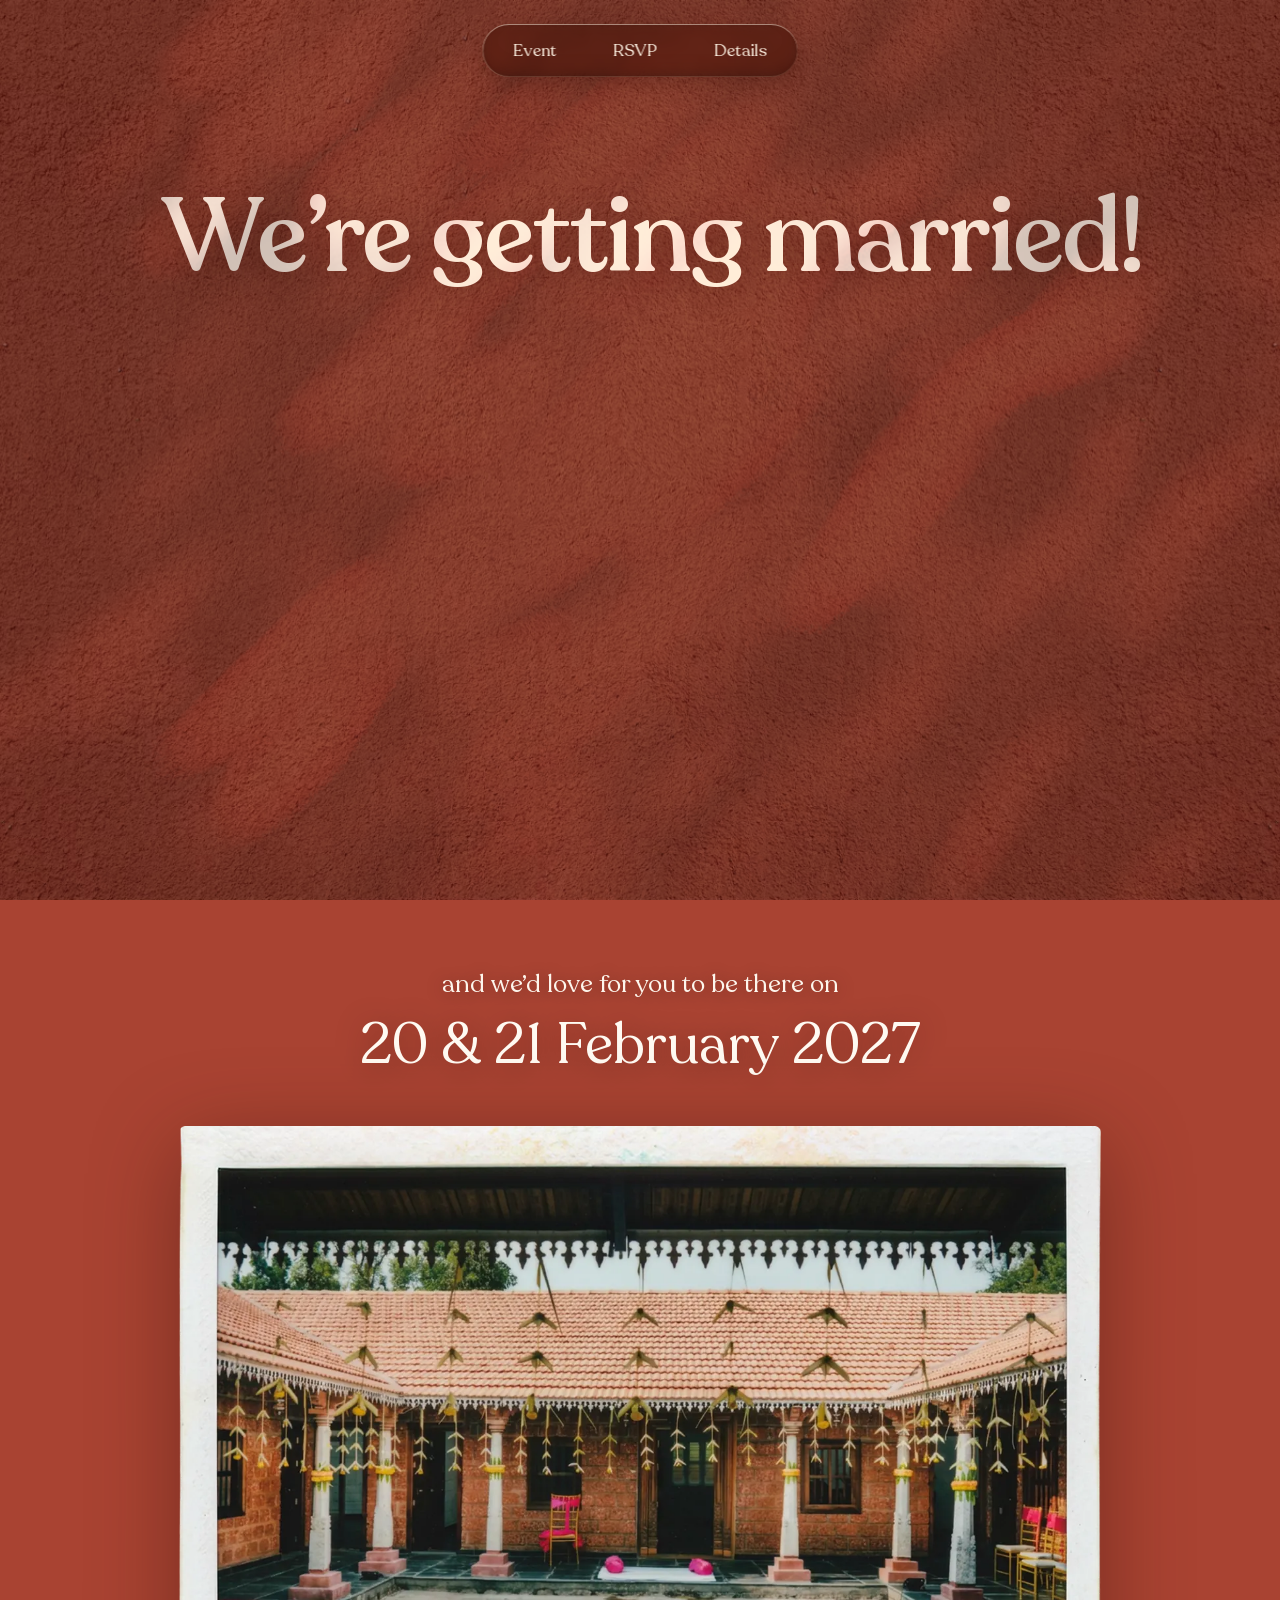
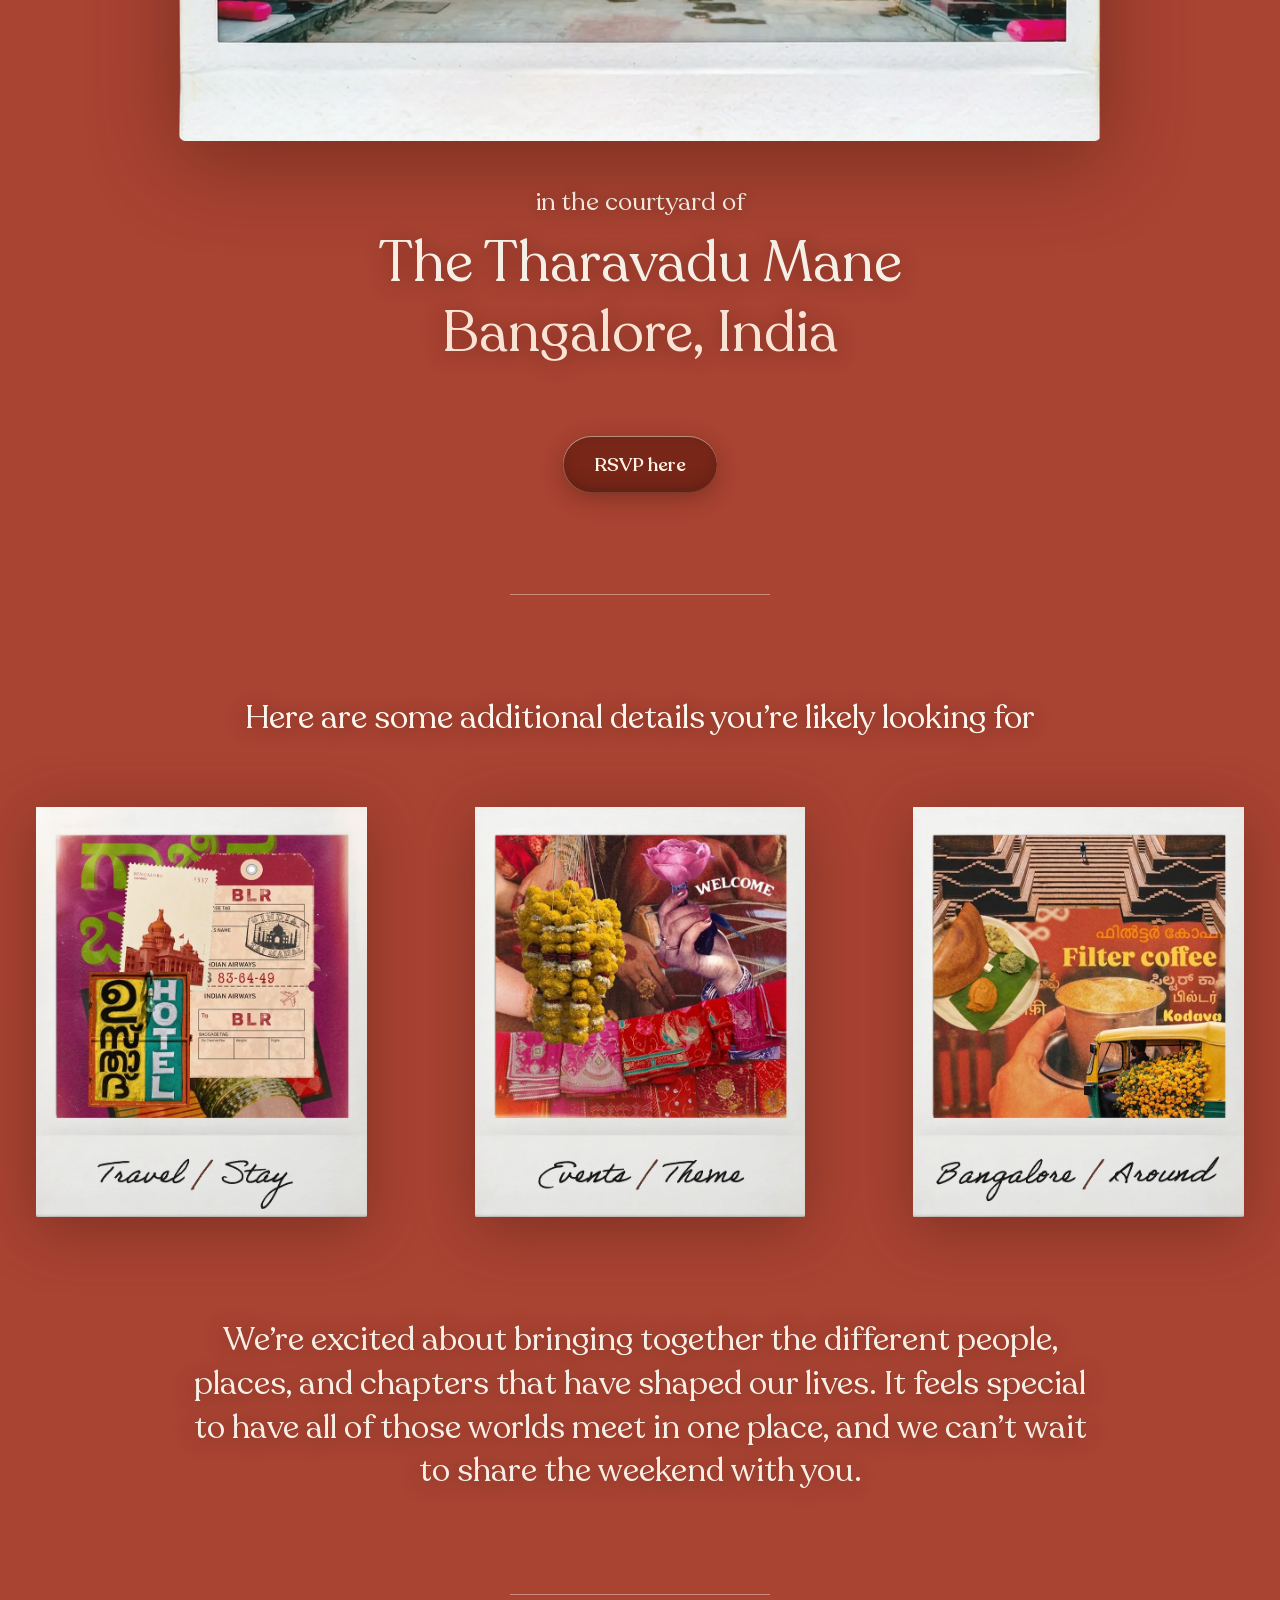
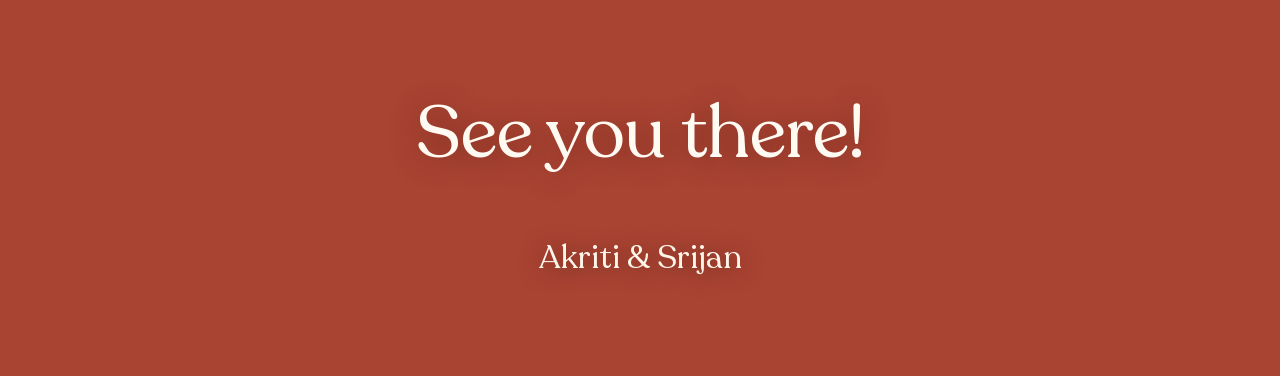
==== commit 9eda654b: "Drop the terracotta tile from the browser tab icon The tab icon is now the marigold on transparency," ====
--- a/index.html
+++ b/index.html
@@ -13,12 +13,16 @@
       content="Akriti and Srijan are getting married on 20 and 21 February 2027 at Tharavadu Mane, Bangalore."
     />
     <title>Akriti &amp; Srijan&rsquo;s Wedding</title>
-    <!-- The marigold from the top right of the collage, on the same
-         terracotta tile the old "A" mark used. Two sizes only: 32 for the
-         browser tab, 180 for an iOS home screen. Both are palette PNGs,
-         which costs nothing on a flat tile and one flower but takes the
-         pair from 240KB down to 8KB. -->
-    <link rel="icon" href="favicon-32.png" sizes="32x32" type="image/png" />
+    <!-- The marigold from the top right of the collage. Two sizes only: 32
+         for the browser tab, 180 for an iOS home screen.
+         The 32 is a transparent RGBA PNG, so it reads on the tab strip in
+         either a light or a dark browser theme. The 180 deliberately keeps
+         its terracotta tile: iOS ignores transparency on a home screen icon
+         and composites it against solid black. It stays a palette PNG,
+         which costs nothing on a flat tile and one flower and holds it to
+         7KB. ?v=2 busts the favicon cache, which browsers hold on to hard
+         enough that a changed icon otherwise looks like it did nothing. -->
+    <link rel="icon" href="favicon-32.png?v=2" sizes="32x32" type="image/png" />
     <link rel="apple-touch-icon" href="favicon-180.png" />
 
     <!-- The Polaroid is the first thing the eye lands on and the trigger
--- a/styles.css
+++ b/styles.css
@@ -1805,7 +1805,10 @@
 .site-footer b {
   display: block;
   font-family: var(--font-display);
-  font-weight: 500;
+  /* 400, not 500, to match .details-title. They sit at the same size on
+     the same wall, so a heavier weight here read as a second style
+     rather than the same voice closing the page. */
+  font-weight: 400;
   font-size: var(--t-title);
   color: #fff6ea;
   text-shadow: 0 2px 22px rgba(60, 16, 8, 0.5);
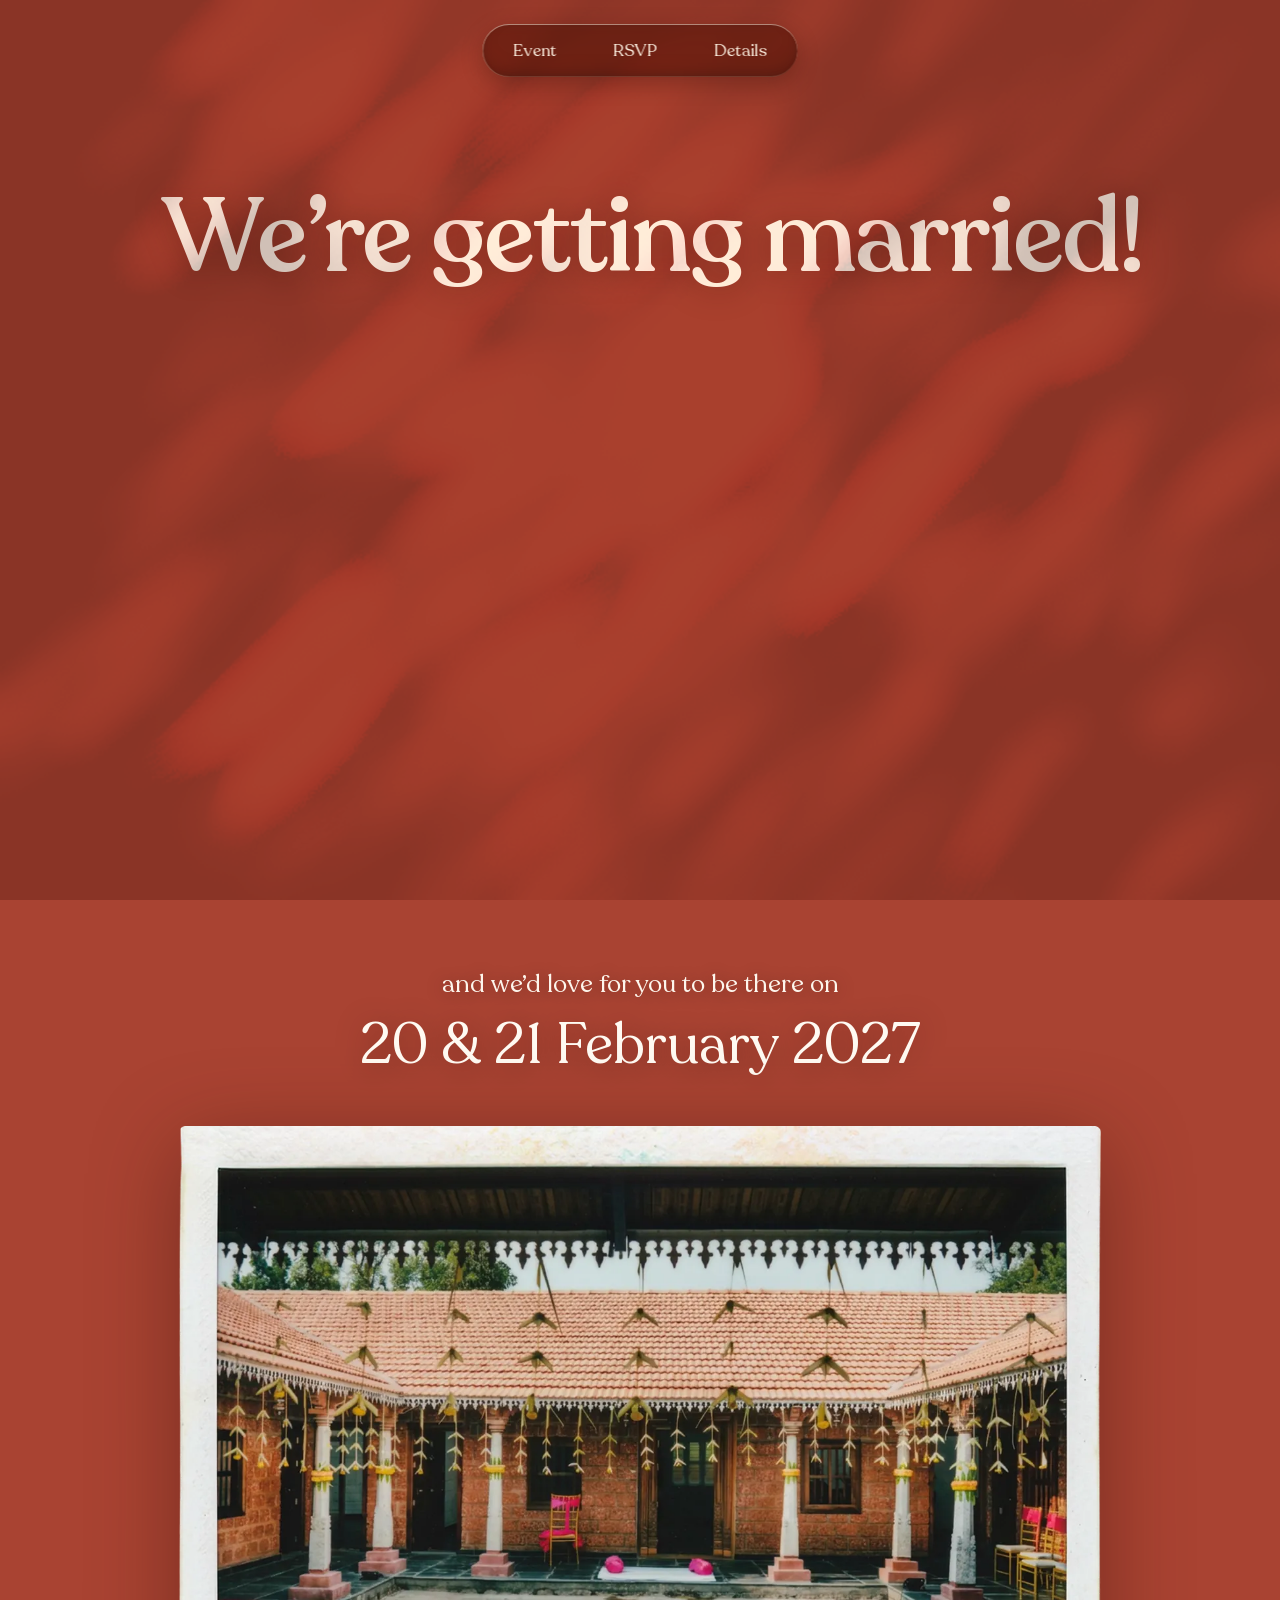
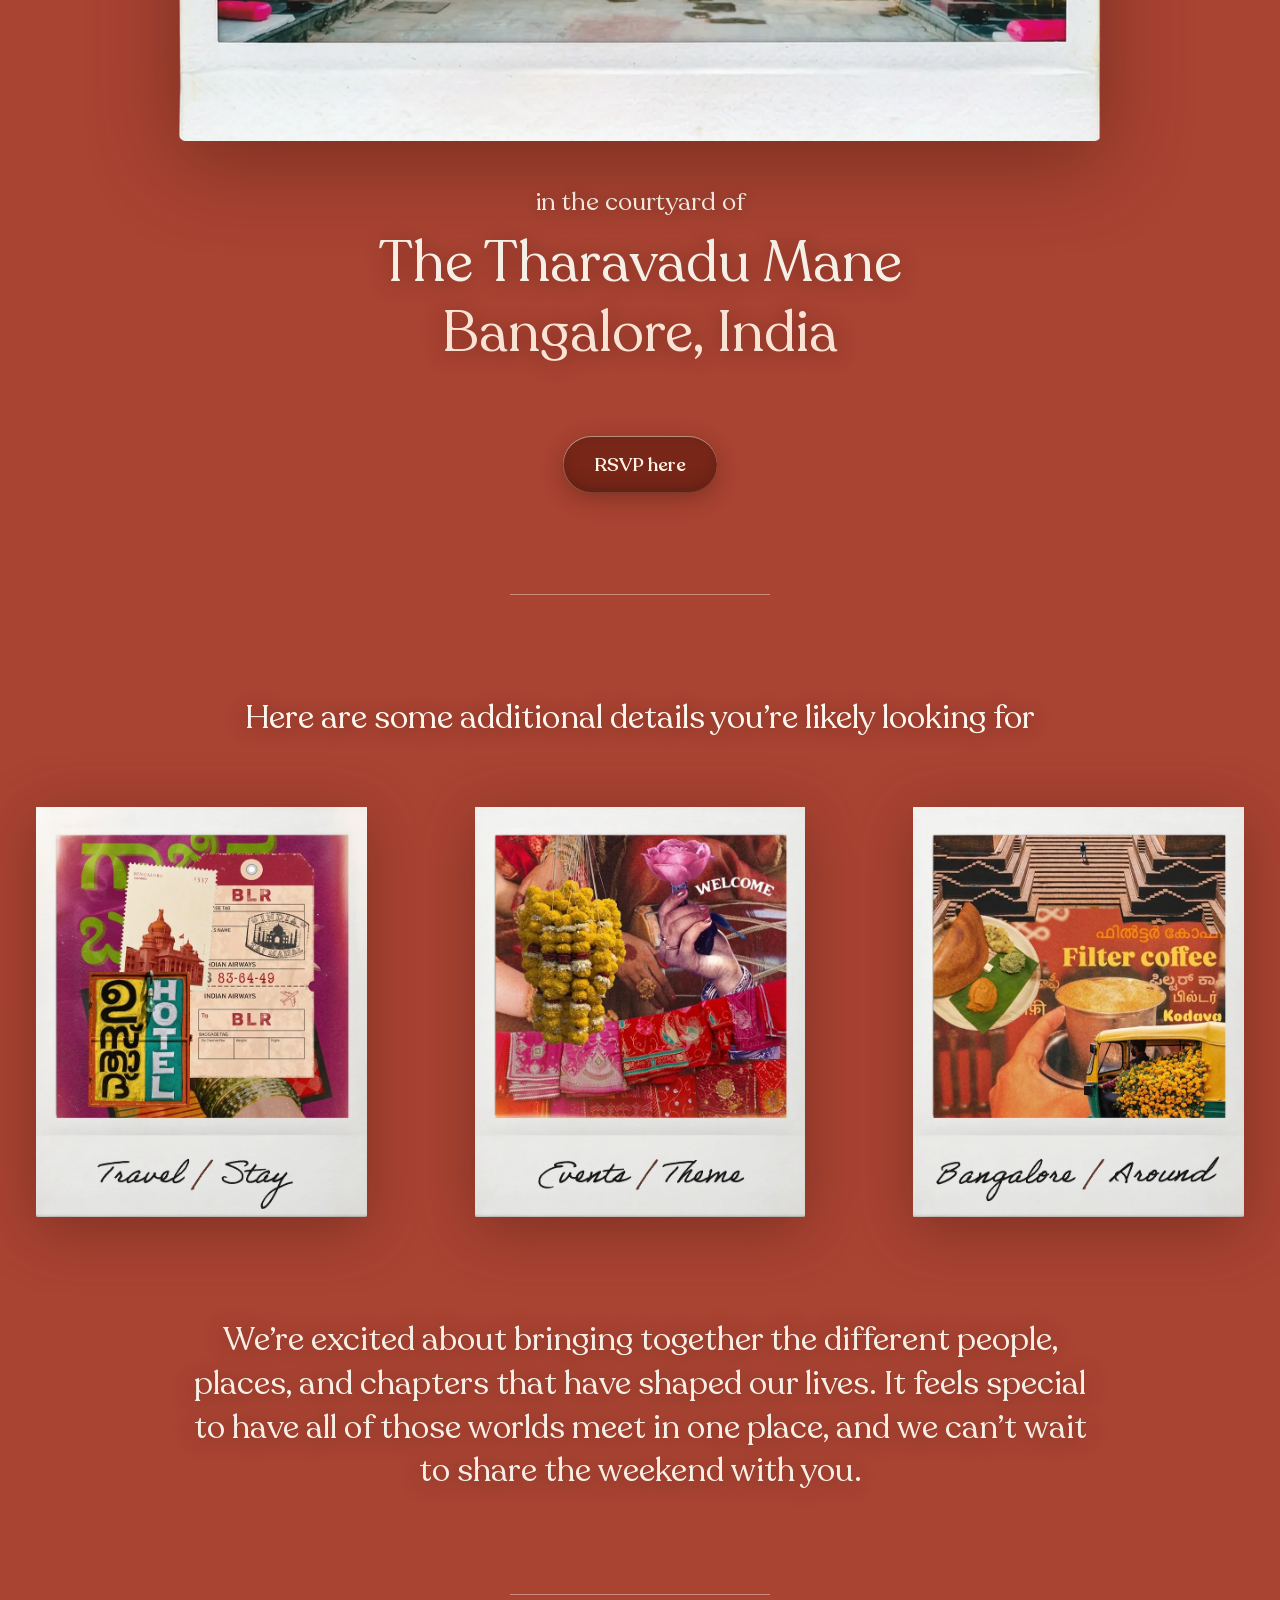
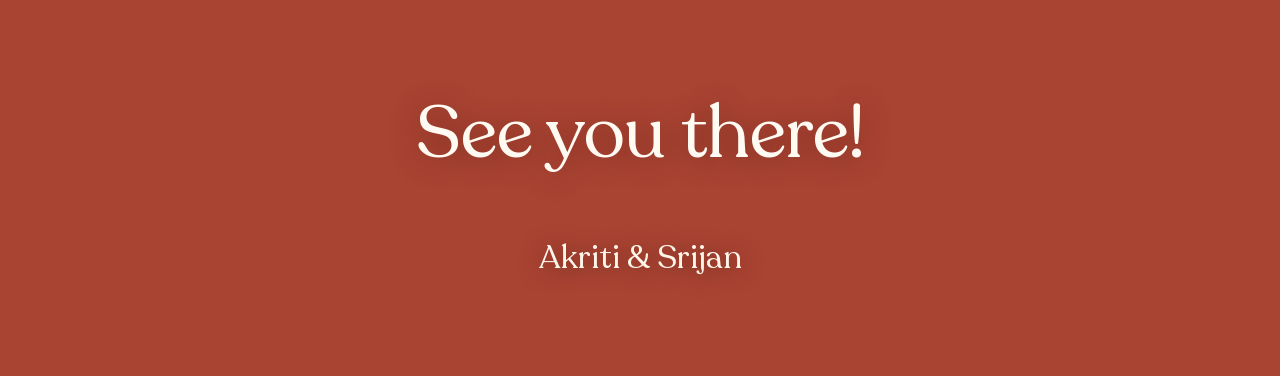
==== commit 53d5c4e0: "Update the copy in all three detail modals Text-only rewrite of the Travel, Events and Bangalore car" ====
--- a/index.html
+++ b/index.html
@@ -456,9 +456,9 @@
           aria-labelledby="drawer-travel-title"
         >
           <p class="drawer-lede">
-            People are coming to Bangalore from all over India and from much
-            farther afield, so we know getting here is a bit of a journey.
-            We&rsquo;ve tried to make the rest as easy as possible.
+            People are traveling to Bangalore from all over India and from much
+            farther away. We appreciate you making the journey to get here, and
+            we&rsquo;ve tried to make the rest as easy as possible.
           </p>
 
           <h3>Getting to Bangalore</h3>
@@ -467,13 +467,13 @@
             Bangalore&rsquo;s main airport.
           </p>
           <p>
-            The wedding will be at The Tharavadu Mane in Yelahanka, in north
-            Bangalore. It&rsquo;s outside the main part of the city, so give
-            yourself some extra time when traveling to and from the venue:
-            Bangalore traffic has a way of making its own schedule.
-          </p>
-          <p>
-            Uber and Ola are widely used in Bangalore. For the wedding
+            The wedding will be at <strong>The Tharavadu Mane</strong> in
+            Yelahanka, north Bangalore. It&rsquo;s outside the main city, so
+            give yourself some extra time when traveling to and from the venue:
+            Bangalore traffic is reliably bad and can cause some delays.
+          </p>
+          <p>
+            Uber is widely used in Bangalore for ridesharing. For the wedding
             celebrations, we&rsquo;ll arrange transportation between the main
             guest hotels and the venue, so you won&rsquo;t need to figure that
             part out yourself.
@@ -481,13 +481,13 @@
 
           <h3>Where to stay</h3>
           <p>
-            We&rsquo;re happy to take care of your accommodation for the nights
-            of February 19, 20, and 21.
+            We&rsquo;re happy to take care of your accommodation near the venue
+            for the nights of February 19, 20, and 21.
           </p>
           <p>
             If you&rsquo;d like us to arrange a room for you, just let us know
             when you RSVP. We&rsquo;ll share more details about the hotels and
-            rooms as we get closer.
+            rooms as we get closer to the date.
           </p>
 
           <h3>Visas</h3>
@@ -511,14 +511,14 @@
           <h3>A few practical things</h3>
           <p>
             February is one of the nicest times to be in Bangalore, with warm
-            days and cooler evenings. Cards are widely accepted, though
+            days and cooler evenings. Credit cards are widely accepted, though
             it&rsquo;s useful to carry some Indian rupees for smaller
-            purchases. Uber and Ola are the easiest ways to get around.
+            purchases. Uber/auto-rickshaws are the easiest ways to get around.
           </p>
           <p>
             If you have any questions about travel, accommodation, or the
-            wedding, just reach out to Srijan or Akriti. We&rsquo;re happy to
-            help with more information.
+            wedding, just reach out to us- we&rsquo;re happy to help with more
+            information or travel ideas for you to spend your time here!
           </p>
         </div>
       </section>
@@ -552,7 +552,9 @@
           <p class="drawer-lede">
             We&rsquo;re celebrating over two days, and we&rsquo;d love for you
             to join us for as much as you can. The final schedule is still
-            coming together, but here&rsquo;s the general idea.
+            coming together and we&rsquo;ll update this with more details as we
+            go, but here&rsquo;s the general plan of events and a little bit
+            about what they represent.
           </p>
 
           <h3>Saturday, 20 February</h3>
@@ -560,27 +562,31 @@
             <div>
               <dt>Haldi</dt>
               <dd>
-                We&rsquo;ll start by covering each other in turmeric, with help
-                from pretty much everyone we know. It&rsquo;s a traditional
-                ceremony where family and friends offer their blessings.
-                Yellow, orange, and other sunset colors are especially
-                encouraged.
+                This ceremony starts by family &amp; friends covering the bride
+                and groom (us) in a turmeric paste that symbolizes good fortune
+                and new beginnings. It&rsquo;s a traditional ceremony where you
+                can offer us your blessings. Wearing yellow, orange, and other
+                sunset colors is especially encouraged.
               </dd>
             </div>
             <div>
               <dt>Mehendi</dt>
               <dd>
-                Henna, music, snacks, and plenty of time for the designs to
-                dry. Artists will be there, so if you&rsquo;d like mehendi on
-                yourself, you&rsquo;re encouraged to join in.
+                Traditionally, the night before the wedding the bride has
+                mehendi (henna) applied in intricate designs over her hands and
+                feet in preparation of the big day. We think it&rsquo;s fun to
+                have everyone be a part of the tradition and will also have
+                music, snacks, mehendi artists for all who wish to join in, and
+                plenty of time for the designs to dry.
               </dd>
             </div>
             <div>
               <dt>Sangeet</dt>
               <dd>
-                An evening of music and dancing, featuring performances from
-                both families and varying amounts of rehearsal. Eventually, it
-                will become a dance party.
+                This will be an evening of music and dancing, with performances
+                from both the families and friends with varying amounts of
+                rehearsal. Eventually, this devolves into a big dance party so
+                keep your dancing shoes on!
               </dd>
             </div>
           </dl>
@@ -590,37 +596,38 @@
             <div>
               <dt>Wedding ceremony</dt>
               <dd>
-                We&rsquo;ll get married around a sacred fire, with a priest
-                guiding us through the traditional rituals. The ceremony takes
-                some time, with plenty happening around it, so don&rsquo;t
-                worry about sitting perfectly still throughout.
+                This is the big day: traditional Hindu weddings have a priest
+                guiding the bride and groom through various rituals.
+                We&rsquo;ll exchange garlands, repeat wedding mantras, and take
+                seven pheras (circles) around the sacred fire, each symbolizing
+                a promise we make to one another as we begin our life together.
               </dd>
             </div>
             <div>
               <dt>Reception</dt>
-              <dd>Dinner, speeches, likely some more dancing.</dd>
+              <dd>
+                At this point, we&rsquo;re officially married (wooo!) and the
+                reception is all about celebrating that with dinner, speeches,
+                likely some more dancing, and lots of good food to wrap up all
+                the festivities!
+              </dd>
             </div>
           </dl>
 
           <h3>What should I wear?</h3>
-          <p>Come dressed to celebrate.</p>
-          <p>
-            Indian clothes are very welcome, but you do not need to buy or wear
-            traditional clothing. Western formalwear, including dresses, suits,
-            shirts, and trousers, is completely fine.
-          </p>
-
-          <h3>Do I need to come to both days?</h3>
-          <p>
-            Yeah, why not? However, if you can only make one day, Sunday, 21
-            February is the main event, with the wedding ceremony and
-            reception.
+          <p>Come dressed to celebrate!</p>
+          <p>
+            Indian clothing is welcome, but if you don&rsquo;t have traditional
+            clothing Western formalwear (like dresses, suits, shirts, and
+            trousers) is completely fine. If you need any help with getting
+            traditional Indian party wear, let us know and we&rsquo;re happy to
+            help!
           </p>
 
           <h3>What about gifts?</h3>
           <p>
-            Honestly, having you there, especially if you&rsquo;re traveling a
-            long way, is more than enough present for us :)
+            Having you there, especially if you&rsquo;re traveling a long way,
+            is more than enough of a present for us :)
           </p>
         </div>
       </section>
@@ -653,15 +660,14 @@
         >
           <p class="drawer-lede">
             If you&rsquo;re coming all the way to Bangalore, we hope
-            you&rsquo;ll give yourself a little time to see the city.
-          </p>
-
-          <p>
-            We both really like Bangalore, now known as Bengaluru, with its
-            enormous trees and busy streets, century-old markets and excellent
-            coffee, temples and cocktail bars, dosa breakfasts and some of the
-            best restaurants in the country. It&rsquo;s also a city that
-            rewards wandering around without too much of a plan.
+            you&rsquo;ll give yourself a little extra time to explore the city!
+          </p>
+
+          <p>
+            We both love the city of Bangalore, with its enormous trees and
+            busy streets, century-old markets and excellent coffee (which as
+            you know Srijan loves), temples and dosa breakfasts, and some of
+            the best restaurants and breweries in the country.
           </p>
           <p>Here are a few places we&rsquo;d recommend.</p>
 
@@ -671,16 +677,16 @@
               <dt>Lalbagh Botanical Garden</dt>
               <dd>
                 One of Bangalore&rsquo;s best places for a morning walk.
-                It&rsquo;s huge, green, and a nice way to escape the traffic
-                for a couple of hours.
+                It&rsquo;s huge, green, and a nice way to escape the hustle and
+                bustle of the city for a couple of hours.
               </dd>
             </div>
             <div>
               <dt>Cubbon Park</dt>
               <dd>
-                Another great place to walk, especially if you&rsquo;re staying
-                in central Bangalore. It&rsquo;s right in the middle of the
-                city but feels remarkably removed from it.
+                Another great place for a stroll, especially if you&rsquo;re
+                staying in central Bangalore. It&rsquo;s right in the middle of
+                the city but feels serene and peaceful.
               </dd>
             </div>
           </dl>
@@ -690,29 +696,30 @@
             <div>
               <dt>South Indian breakfast</dt>
               <dd>
-                Please don&rsquo;t leave Bangalore without having a proper
-                dosa, idli, vada, and filter coffee. MTR is one of the
-                city&rsquo;s old institutions and is a good place to start.
-              </dd>
-            </div>
-            <div>
-              <dt>Local food</dt>
+                Don&rsquo;t leave Bangalore without having a proper bene dosa,
+                idli, vada, and filter coffee. MTR and CTR are a few of the
+                city&rsquo;s oldest institutions and a good place to start.
+              </dd>
+            </div>
+            <div>
+              <dt>Cafes &amp; breweries</dt>
               <dd>
                 Bangalore has an enormous food scene, from tiny neighborhood
-                spots to some genuinely excellent restaurants. Indiranagar, MG
-                Road, and Koramangala are good places to explore if
-                you&rsquo;re looking for variety.
+                spots to some excellent restaurants and cafes (the city is
+                surrounded by coffee plantations)! Indiranagar, MG Road, and
+                Koramangala are good neighborhoods to explore if you&rsquo;re
+                looking for variety.
               </dd>
             </div>
           </dl>
 
-          <h3>For wandering around</h3>
+          <h3>Neighborhoods to wander around</h3>
           <dl class="trip-list">
             <div>
               <dt>Malleswaram</dt>
               <dd>
                 Old Bangalore, with temples, markets, neighborhood restaurants,
-                and plenty of good places to stop for a snack.
+                and lots of good places to stop for a snack.
               </dd>
             </div>
             <div>
@@ -726,8 +733,8 @@
               <dt>Indiranagar</dt>
               <dd>
                 One of the city&rsquo;s livelier neighborhoods, with
-                restaurants, bars, caf&eacute;s, and plenty happening after
-                dark.
+                restaurants, bars, caf&eacute;s, and good nightlife- ask us if
+                you want recommendations :).
               </dd>
             </div>
           </dl>
@@ -737,8 +744,8 @@
             <div>
               <dt>Nandi Hills</dt>
               <dd>
-                A popular day trip north of Bangalore and an easy addition if
-                you have a spare morning.
+                A popular day trip north of Bangalore for beautiful landscapes
+                and an easy addition if you have a spare morning.
               </dd>
             </div>
             <div>
@@ -751,17 +758,12 @@
             </div>
           </dl>
 
-          <h3>One last thing</h3>
-          <p>
-            Don&rsquo;t feel like you need to turn this trip into a checklist
-            of attractions. Bangalore is a good city to simply spend time in:
-            have breakfast somewhere, find a caf&eacute;, walk around, eat
-            something you&rsquo;ve never tried, and see where the day takes
-            you.
-          </p>
-          <p>
-            And if you&rsquo;re not sure where to go, ask us. We&rsquo;ll tell
-            you where we&rsquo;d actually go.
+          <p>
+            Lastly, if you have any questions or need help to plan your
+            travels, ideas on what to do and where to go, just ask us - Srijan
+            spent a lot of time in Bangalore and has a bunch of recommendations
+            he&rsquo;s excited to share. We hope you love the city as much as
+            we do!
           </p>
         </div>
       </section>
--- a/styles.css
+++ b/styles.css
@@ -2353,13 +2353,9 @@
   margin-top: clamp(40px, 7vh, 72px);
 }
 
+/* Spacing only. Everything else comes from the shared marker rule. */
 .rsvp-progress {
   margin: 0 0 var(--space-6);
-  font-size: 13px;
-  letter-spacing: 0.28em;
-  text-transform: uppercase;
-  color: #fae8d9;
-  text-shadow: 0 2px 14px rgba(60, 16, 8, 0.55);
 }
 
 /* A fieldset, because these really are groups of related controls, but
@@ -2425,15 +2421,92 @@
   border-radius: 4px;
 }
 
+/* ---------- The small marker ----------
+   ONE treatment for every small structural label on this page: the step
+   counter, the field labels, the review keys, the day above each night.
+   They used to be five separate rules in five sizes with five different
+   tracking values, all in the system sans, which read as UI chrome
+   bolted onto an invitation rather than part of it.
+
+   Set in the same Recoleta as everything else, so the page speaks in one
+   voice with two registers instead of two unrelated families. Anything
+   the page SAYS or you ANSWER is sentence case at reading size; anything
+   that merely MARKS a thing is these caps.
+
+   ⚠️ Uppercase and tracked deliberately, not as decoration. Recoleta's
+   lowercase at 13px is far too fine to hold cream on terracotta under a
+   multiply blend. Caps have no descenders, one uniform height and, once
+   the letter-spacing opens them up, enough ink to survive it.
+
+   Medium rather than SemiBold, which is what this started as. SemiBold
+   read heavy against the regular weight of the questions above it, and
+   Medium is already loaded for the buttons so it costs nothing to
+   download. ⚠️ Dropping a weight takes ink away, which costs contrast,
+   so it was re-measured rather than assumed. See the colour note below.
+
+   ⚠️ This rule must stay BELOW .rsvp-progress and ABOVE nothing that
+   redeclares the same properties. .rsvp-review dt and
+   .rsvp-choice--night b both sit further down the file at equal
+   specificity, so they would win on source order: neither may set
+   font-family, size, weight, tracking or case of its own. */
+.rsvp-progress,
+.rsvp-label,
+.rsvp-review dt,
+.rsvp-choice--night b {
+  font-family: var(--font-display);
+  font-weight: 500;
+  font-size: 13px;
+  line-height: 1.3;
+  letter-spacing: 0.16em;
+  text-transform: uppercase;
+  /* Measured, not chosen, and measured twice. A warm dim #f6dcc5 was the
+     obvious colour for something meant to recede and put all seven
+     markers between 4.20 and 4.48 against the 4.5 threshold; #fdeede
+     still left five short at 4.24 to 4.43. This is the same cream the
+     question above it uses, which clears the threshold everywhere with
+     real headroom.
+
+     Losing the colour difference costs nothing here: at 13px tracked
+     caps against a 40px sentence, the size and the case already do all
+     the separating, and the marker still reads as the quieter thing.
+
+     Two shadows for the same reason .rsvp-input has two. The wide one is
+     the page's house style; the tight one darkens the wall in the few
+     pixels immediately around each glyph, which is the only background
+     that actually affects legibility. The audit reads its background
+     from a shadow-off frame, so this buys nothing on paper and a real
+     amount on screen. */
+  color: #fffaf2;
+  text-shadow:
+    0 2px 14px rgba(60, 16, 8, 0.55),
+    0 0 6px rgba(60, 16, 8, 0.5);
+}
+
 /* Underline fields group by proximity, not by a box, so the gap above a
    label has to beat the gap below it. Otherwise the label reads as
-   belonging to the line above it rather than to its own. */
+   belonging to the line above it rather than to its own.
+
+   The bottom gap is 6px rather than 4px now the label is tracked caps:
+   caps sit on the baseline with nothing below them, so the same measured
+   gap looks tighter than it did with a descending lowercase "y". */
 .rsvp-label {
   display: block;
-  margin: var(--space-7) 0 4px;
-  font-size: 15px;
-  color: #fcf3ea;
-  text-shadow: 0 2px 14px rgba(60, 16, 8, 0.5);
+  margin: var(--space-7) 0 6px;
+}
+
+/* A question, not a field label, so it belongs to the speaking voice: a
+   smaller sibling of .rsvp-q rather than a marker. It used to carry
+   .rsvp-label, which made "Which nights will you be staying with us?"
+   look like the caption on a text field instead of something being
+   asked. */
+.rsvp-subq {
+  margin: var(--space-7) 0 0;
+  font-family: var(--font-display);
+  font-weight: 400;
+  font-size: clamp(19px, 1.8vw, 23px);
+  line-height: 1.3;
+  color: #fffaf2;
+  text-shadow: 0 3px 22px rgba(60, 16, 8, 0.45);
 }
 
 /* A single rule to write on rather than a boxed field. A cream box is
@@ -2578,7 +2651,8 @@
 
 .rsvp-help {
   margin: var(--space-3) 0 0;
-  font-size: 14.5px;
+  font-family: var(--font-display);
+  font-size: clamp(15px, 1.5vw, 18px);
   line-height: 1.5;
   color: #faf0e5;
   text-shadow: 0 2px 14px rgba(60, 16, 8, 0.5);
@@ -2667,6 +2741,65 @@
   }
 }
 
+/* ---------- Which nights ----------
+   A follow-up inside the accommodation step, not a step of its own. It is
+   shown only for a yes, so it needs to arrive rather than appear: the
+   animation runs on its own because [hidden] is display:none, and lifting
+   that restarts it with no JavaScript involved. */
+.rsvp-nights {
+  animation: nights-in 320ms cubic-bezier(0.32, 0.72, 0, 1) both;
+}
+
+@keyframes nights-in {
+  from {
+    opacity: 0;
+    transform: translateY(-8px);
+  }
+  to {
+    opacity: 1;
+    transform: none;
+  }
+}
+
+@media (prefers-reduced-motion: reduce) {
+  .rsvp-nights {
+    animation: none;
+  }
+}
+
+/* Three short answers read better side by side than as a third column of
+   full-width pills under two that already are. minmax(0, 1fr) rather than
+   1fr so a long label shrinks the pill instead of overflowing the row. */
+.rsvp-choices--nights {
+  grid-template-columns: repeat(3, minmax(0, 1fr));
+  gap: var(--space-2);
+  /* Wider than the 12px it started at. These pills answer the question
+     directly above them, so the gap has to read as "belonging to" rather
+     than "crammed under", while still being far tighter than the 48px
+     separating that question from the yes and no above it. */
+  margin-top: var(--space-4);
+}
+
+.rsvp-choice--night {
+  /* These say what they are on two lines and have no neighbours to line
+     up with, so they centre rather than sit against a left padding. */
+  flex-direction: column;
+  justify-content: center;
+  gap: 2px;
+  padding: 14px 8px;
+  font-size: clamp(15px, 1.3vw, 17px);
+  text-align: center;
+}
+
+.rsvp-choice--night span {
+  display: block;
+}
+
+/* Block only: the shared marker rule sets the type. */
+.rsvp-choice--night b {
+  display: block;
+}
+
 /* ---------- Review ---------- */
 .rsvp-review {
   margin: var(--space-6) 0 0;
@@ -2677,12 +2810,16 @@
   border-top: 1px solid rgba(255, 240, 224, 0.25);
 }
 
+/* A rule above every row leaves the list stopping mid-air rather than
+   closing. One at the foot finishes it, and matches the underline every
+   field on the way here was typed onto. */
+.rsvp-review > div:last-child {
+  border-bottom: 1px solid rgba(255, 240, 224, 0.25);
+}
+
+/* Nothing typographic here: see the shared marker rule. */
 .rsvp-review dt {
-  font-size: 13px;
-  letter-spacing: 0.16em;
-  text-transform: uppercase;
-  color: #eec9a8;
-  text-shadow: 0 2px 14px rgba(60, 16, 8, 0.5);
+  margin: 0;
 }
 
 .rsvp-review dd {
@@ -2690,7 +2827,12 @@
   font-family: var(--font-display);
   font-size: clamp(17px, 1.7vw, 21px);
   color: #fff6ea;
-  text-shadow: 0 2px 18px rgba(60, 16, 8, 0.45);
+  /* The tight second shadow again: at 390 this measured 4.55 against a
+     4.5 threshold, which is one percent of headroom on a page where the
+     light pools differently at every scroll position. */
+  text-shadow:
+    0 2px 18px rgba(60, 16, 8, 0.45),
+    0 0 6px rgba(60, 16, 8, 0.5);
   overflow-wrap: anywhere;
 }
 
@@ -2723,16 +2865,26 @@
   display: none;
 }
 
+/* The quiet half of the pair. Same Recoleta as the button beside it, so
+   the two read as one set of controls rather than a serif button next to
+   a sans link; the underline and the dimmer cream carry the hierarchy
+   instead of a change of family. */
 .rsvp-back {
   order: -1;
   padding: 15px 6px;
   border: 0;
   background: none;
-  color: #f0ddcd;
-  font-family: var(--font-body);
-  font-size: 15px;
+  /* Had no text shadow at all, which is why it measured 4.35 against a
+     4.5 threshold while everything around it passed. Brighter cream and
+     the same shadow pair as the markers. */
+  color: #fff6ea;
+  text-shadow:
+    0 2px 14px rgba(60, 16, 8, 0.55),
+    0 0 6px rgba(60, 16, 8, 0.5);
+  font-family: var(--font-display);
+  font-size: 17px;
   text-decoration: underline;
-  text-underline-offset: 4px;
+  text-underline-offset: 5px;
   cursor: pointer;
 }
 
@@ -2747,10 +2899,13 @@
   outline-offset: 4px;
 }
 
+/* Same Recoleta as the date and venue line under the title, so every
+   sentence the page says back to you is set in one voice. */
 .form-status {
   margin: var(--space-5) 0 0;
   min-height: 1.4em;
-  font-size: 15.5px;
+  font-family: var(--font-display);
+  font-size: clamp(15px, 1.5vw, 19px);
   color: #f6e6d6;
   text-shadow: 0 2px 14px rgba(60, 16, 8, 0.55);
 }
@@ -2795,7 +2950,8 @@
 
 .rsvp-done p {
   margin: 0;
-  font-size: 17px;
+  font-family: var(--font-display);
+  font-size: clamp(15px, 1.5vw, 19px);
   line-height: 1.6;
   color: #f4e7da;
   text-shadow: 0 2px 16px rgba(60, 16, 8, 0.5);
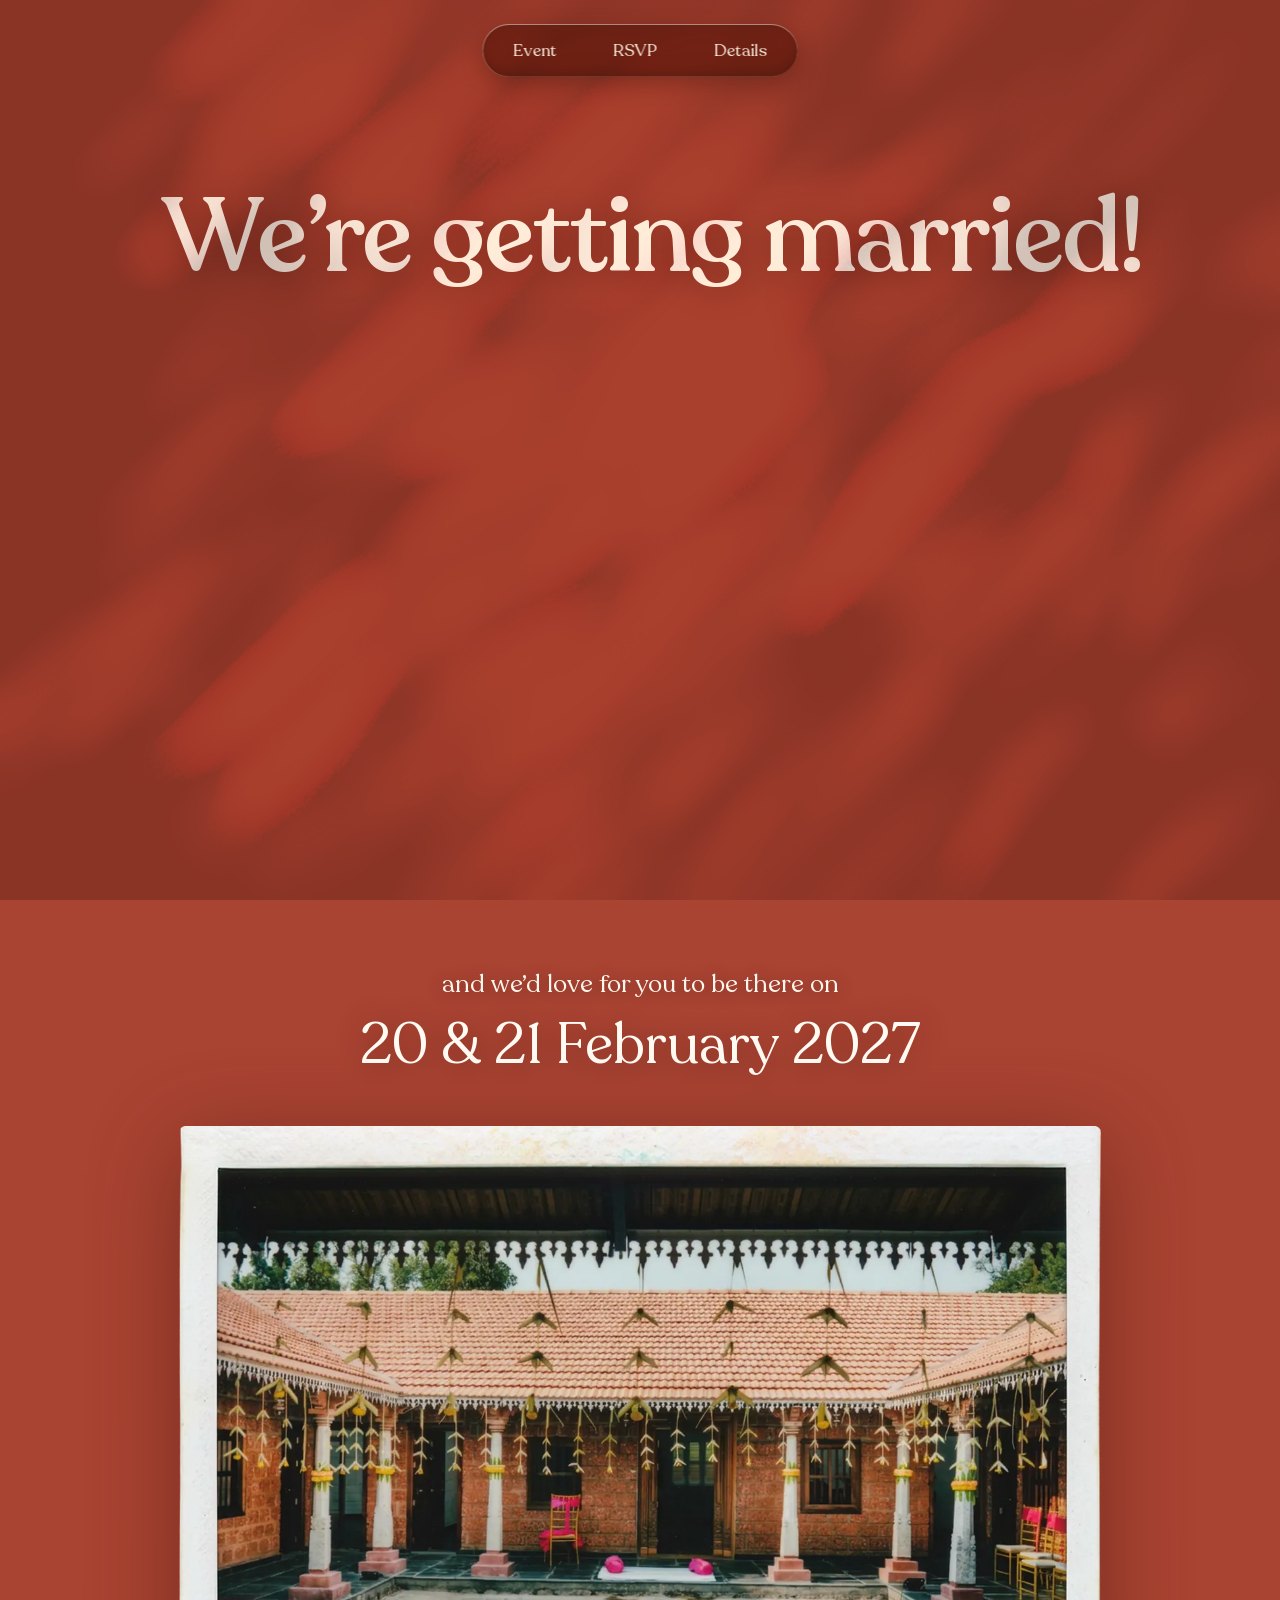
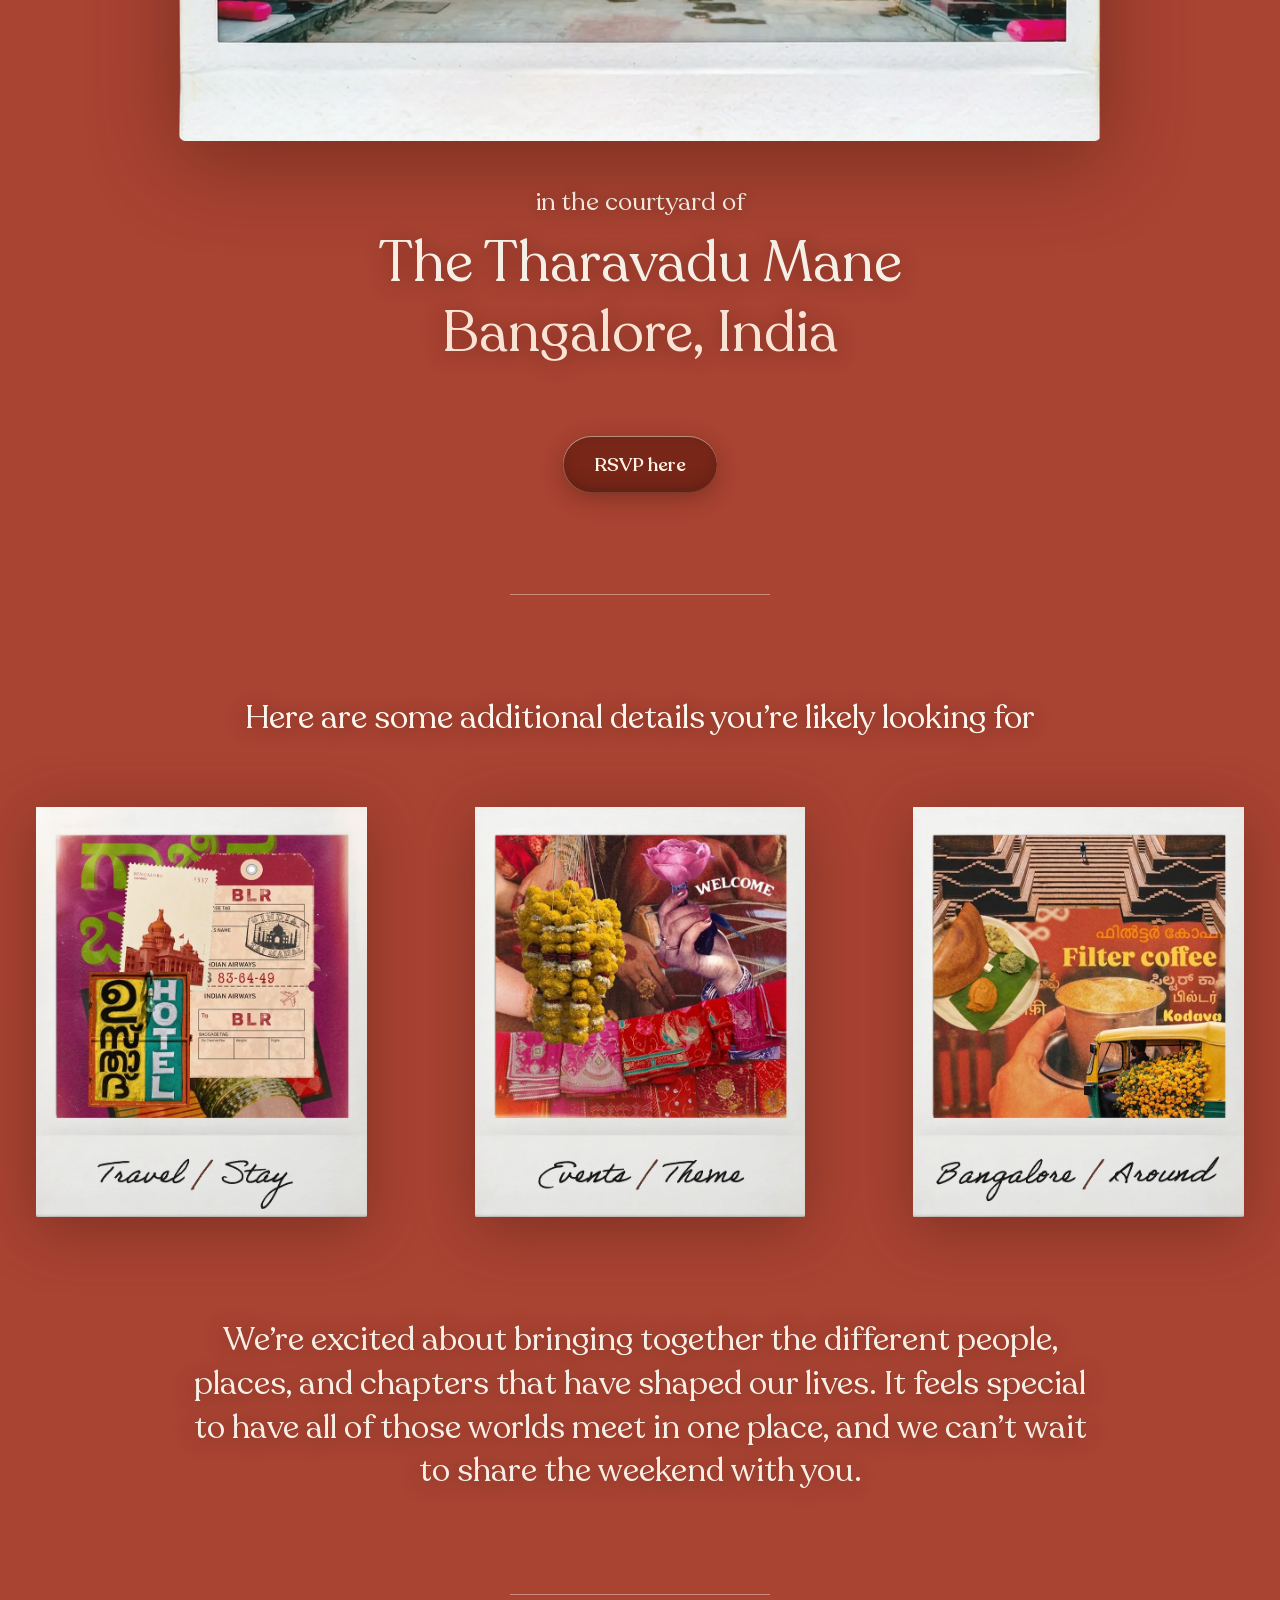
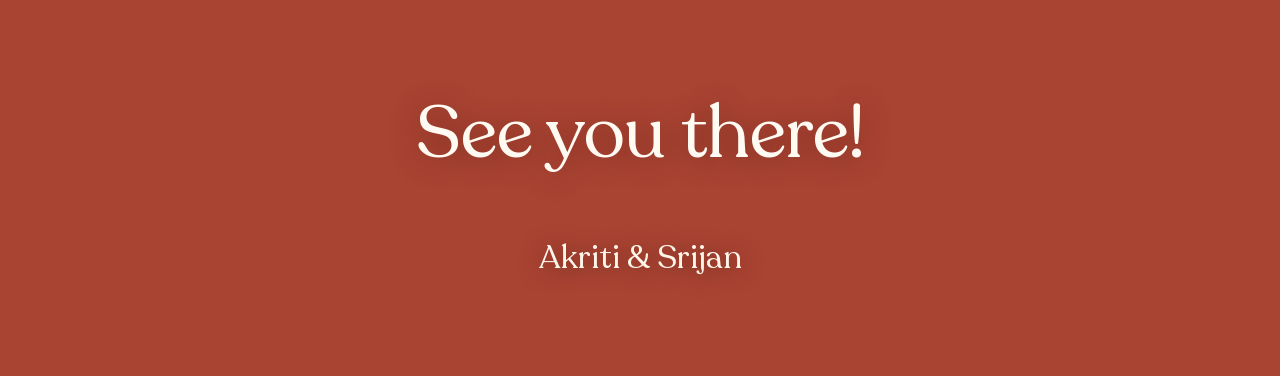
==== commit 48230ac3: "Split a run-on sentence in the Travel card The closing line joined two clauses with a hyphen. It is " ====
--- a/index.html
+++ b/index.html
@@ -517,7 +517,7 @@
           </p>
           <p>
             If you have any questions about travel, accommodation, or the
-            wedding, just reach out to us- we&rsquo;re happy to help with more
+            wedding, just reach out to us. We&rsquo;re happy to help with more
             information or travel ideas for you to spend your time here!
           </p>
         </div>
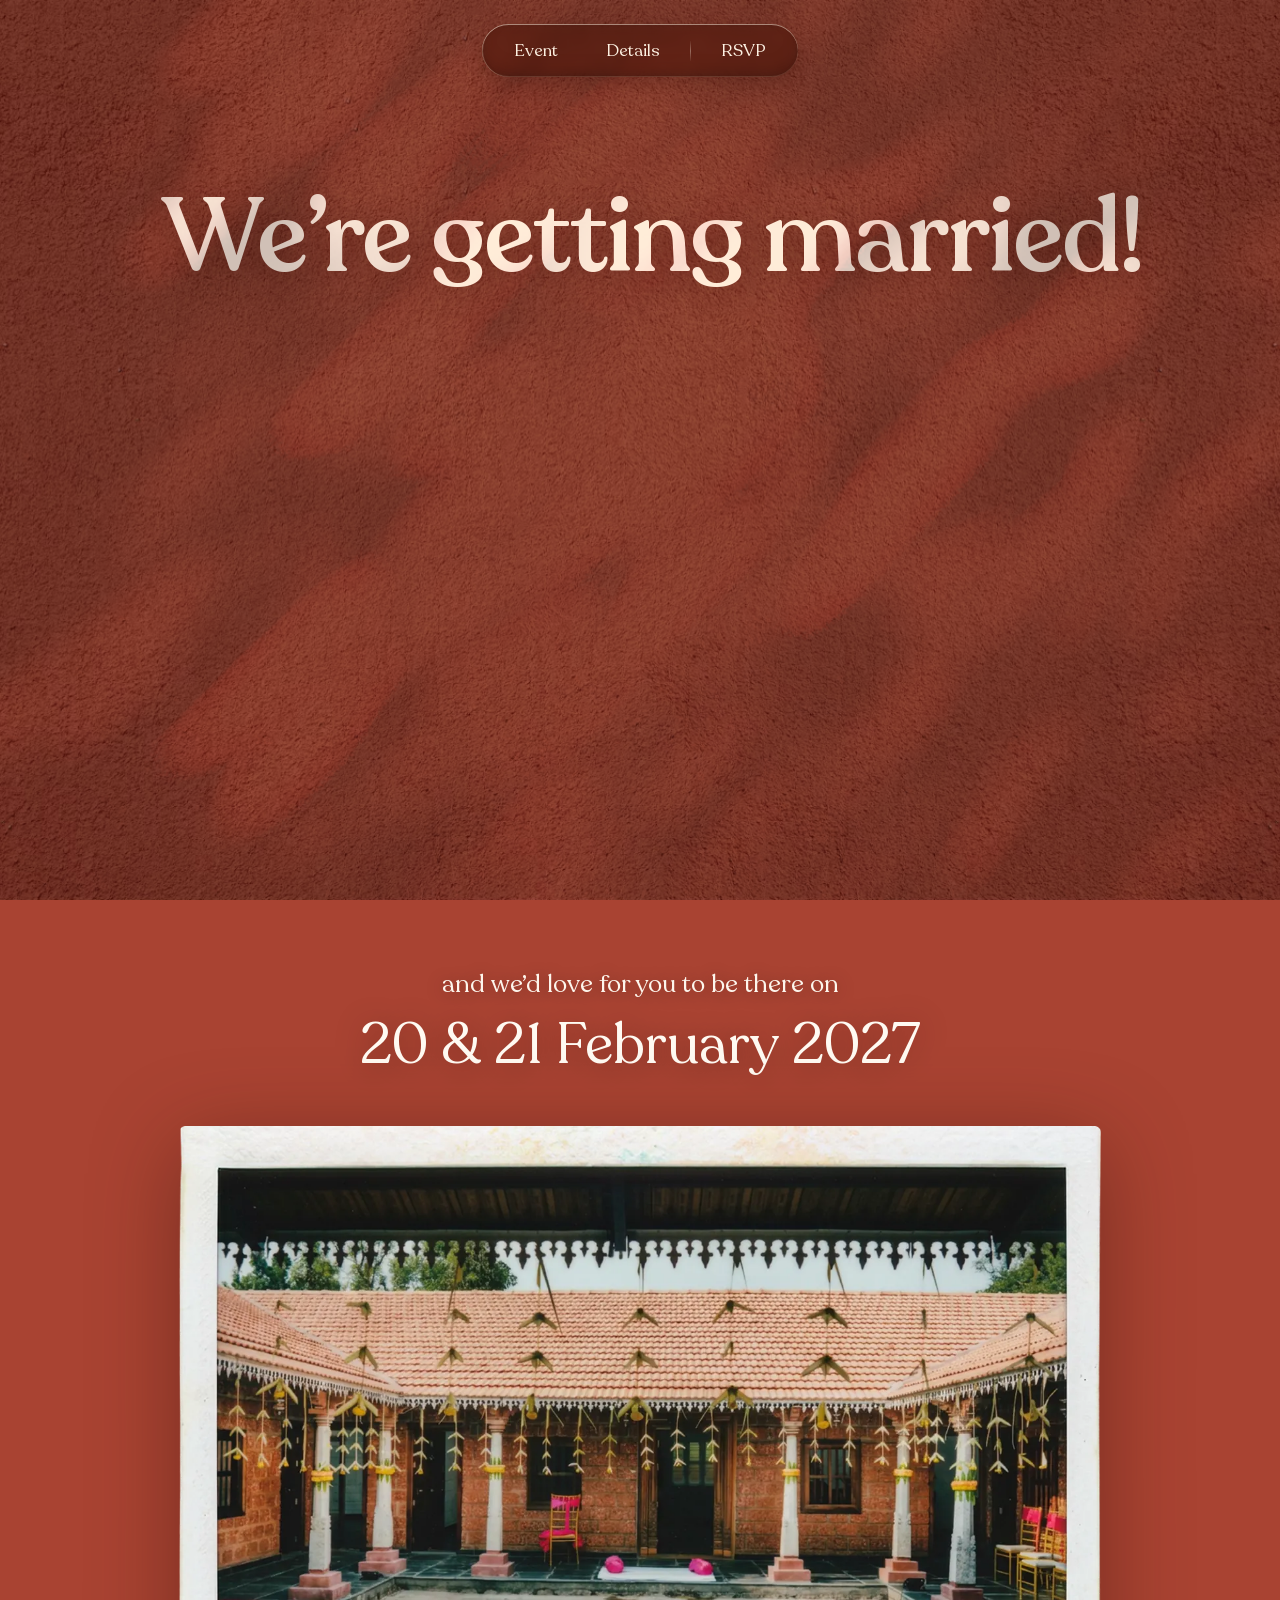
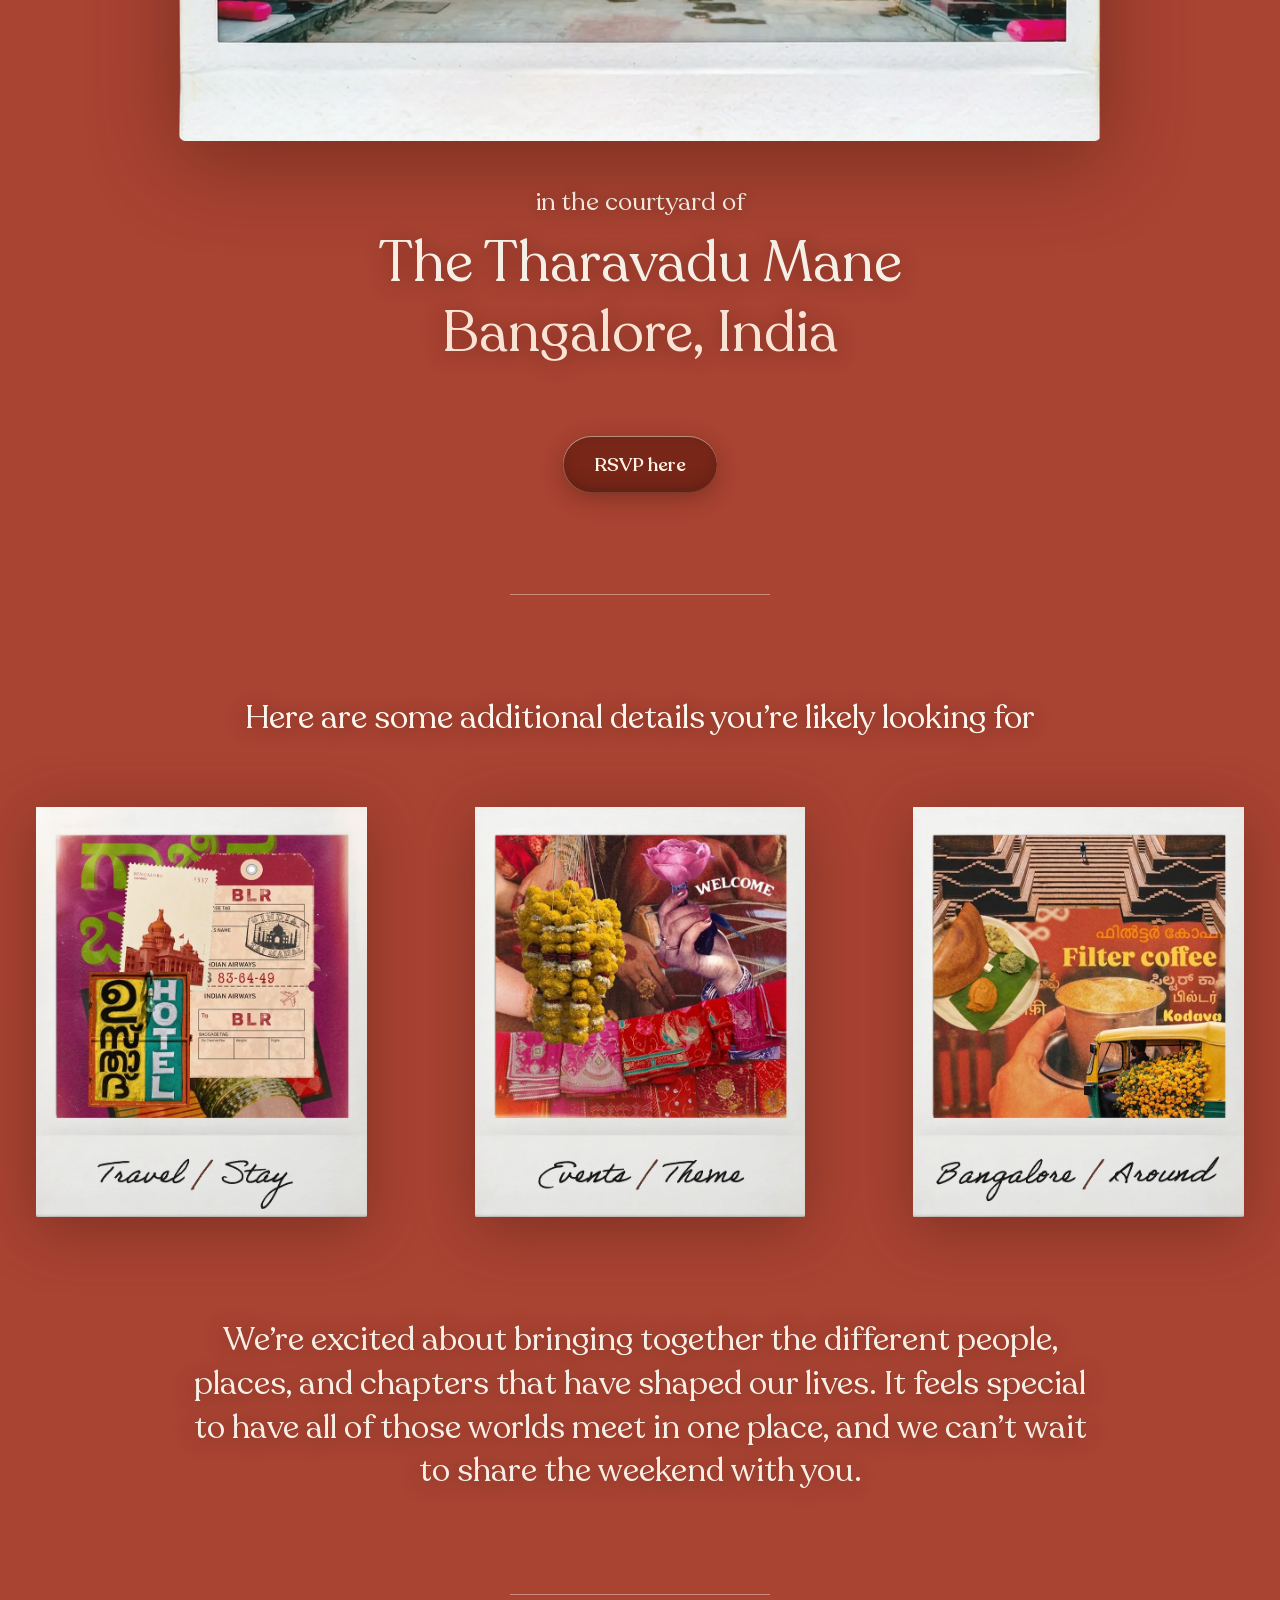
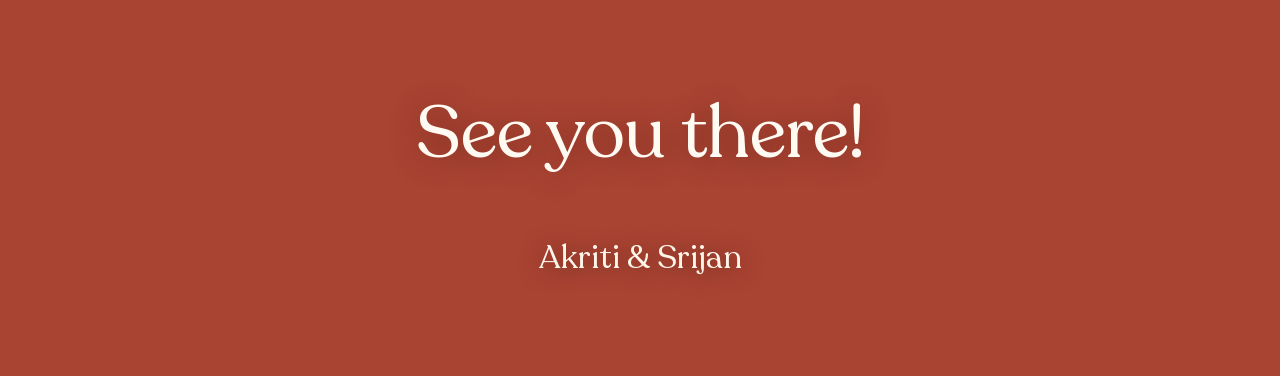
==== commit 8fbfd936: "Add a divider to the nav and tighten its spacing Move RSVP to the end of the pill and put a hairline" ====
--- a/index.html
+++ b/index.html
@@ -92,8 +92,8 @@
     <nav class="site-nav" aria-label="Main">
       <ul class="glass">
         <li><a href="#event">Event</a></li>
-        <li><a href="rsvp/">RSVP</a></li>
         <li><a href="#details">Details</a></li>
+        <li class="nav-divide"><a href="rsvp/">RSVP</a></li>
       </ul>
     </nav>
 
--- a/styles.css
+++ b/styles.css
@@ -488,9 +488,12 @@
 .site-nav ul {
   display: flex;
   align-items: center;
-  gap: var(--space-2);
+  /* No gap. The two in-page links are meant to sit flush against each
+     other so they read as one group, and the only air in the row is
+     the space either side of the divider. */
+  gap: 0;
   margin: 0;
-  padding: 6px;
+  padding: 6px var(--space-2);
   list-style: none;
 }
 
@@ -522,6 +525,56 @@
 .site-nav a.is-active:hover,
 .site-nav a.is-active:focus-visible {
   background: #fdf6ea;
+}
+
+/* ---------- The divider ----------
+   Event and Details move you around this page. RSVP leaves it. All
+   three look the same, deliberately, so a hairline is what says the
+   third one is a different kind of thing.
+
+   Straight from the design, and the two halves of it work together:
+   the links carry 24px of padding and the row has no gap, so Event and
+   Details sit 48px apart word to word and read as one group, while the
+   rule gets 6px of clear air on each side and pushes RSVP out to 61px.
+   That 1:1.27 is what makes the pair look like a pair.
+
+   ⚠️ --rule-air is the clear space on ONE side. The item's margin has
+   to be twice that plus the rule's own width, and the rule's offset
+   has to be one air plus that width, or it sits off centre. Both are
+   derived below rather than written out, so changing the air moves
+   everything correctly.
+
+   The rule is a short hairline, centred: 20px against a link that is
+   nearly twice that. A full-height rule was tried and read as a hard
+   division of the pill into two compartments, which is heavier than
+   this needs to be. It fades out at both ends so it reads as light
+   catching an edge rather than a drawn border.
+
+   ⚠️ It hangs in the gap, outside its own item's box, so it needs
+   pointer-events: none. Without that it would sit in front of the
+   pill either side of it and swallow clicks aimed at nothing. */
+.site-nav .nav-divide {
+  --rule-air: 6px;
+  --rule-w: 1px;
+  position: relative;
+  margin-left: calc(var(--rule-air) * 2 + var(--rule-w));
+}
+
+.site-nav .nav-divide::before {
+  content: "";
+  position: absolute;
+  top: 50%;
+  left: calc((var(--rule-air) + var(--rule-w)) * -1);
+  width: var(--rule-w);
+  height: 20px;
+  transform: translateY(-50%);
+  background: linear-gradient(
+    to bottom,
+    rgba(253, 241, 226, 0.04),
+    rgba(253, 241, 226, 0.36) 50%,
+    rgba(253, 241, 226, 0.04)
+  );
+  pointer-events: none;
 }
 
 /* ---------- Back to the invitation ----------
@@ -1891,6 +1944,30 @@
   .site-nav a {
     padding: 8px var(--space-4);
     font-size: 15px;
+  }
+
+  /* The pill is shorter here, so the rule comes down with it. */
+  .site-nav .nav-divide::before {
+    height: 17px;
+  }
+
+  /* ⚠️ A deeper tint than the wide layout, and it is not decoration.
+     The nav is fixed, so it crosses whatever is under it, and on a
+     phone the detail cards fill the whole width: the pill spends part
+     of the page sitting squarely on cream card stock rather than on
+     the wall. The standard 0.52 tint is not enough of a base there.
+
+     Measured, worst of six light phases with every link plain, the
+     right-hand end of the pill over a card: 4.64:1 before the labels
+     were reordered and 3.60:1 after, against a 4.5 threshold. It was
+     already marginal and the reorder tipped it over. At 0.66 the same
+     worst case is comfortably clear again.
+
+     Scoped to .site-nav rather than .glass so the invitation's own
+     RSVP button, which sits on the wall and was never at risk, keeps
+     the lighter glass it was designed with. */
+  .site-nav .glass {
+    background: rgba(52, 18, 11, 0.66);
   }
 
   .section {
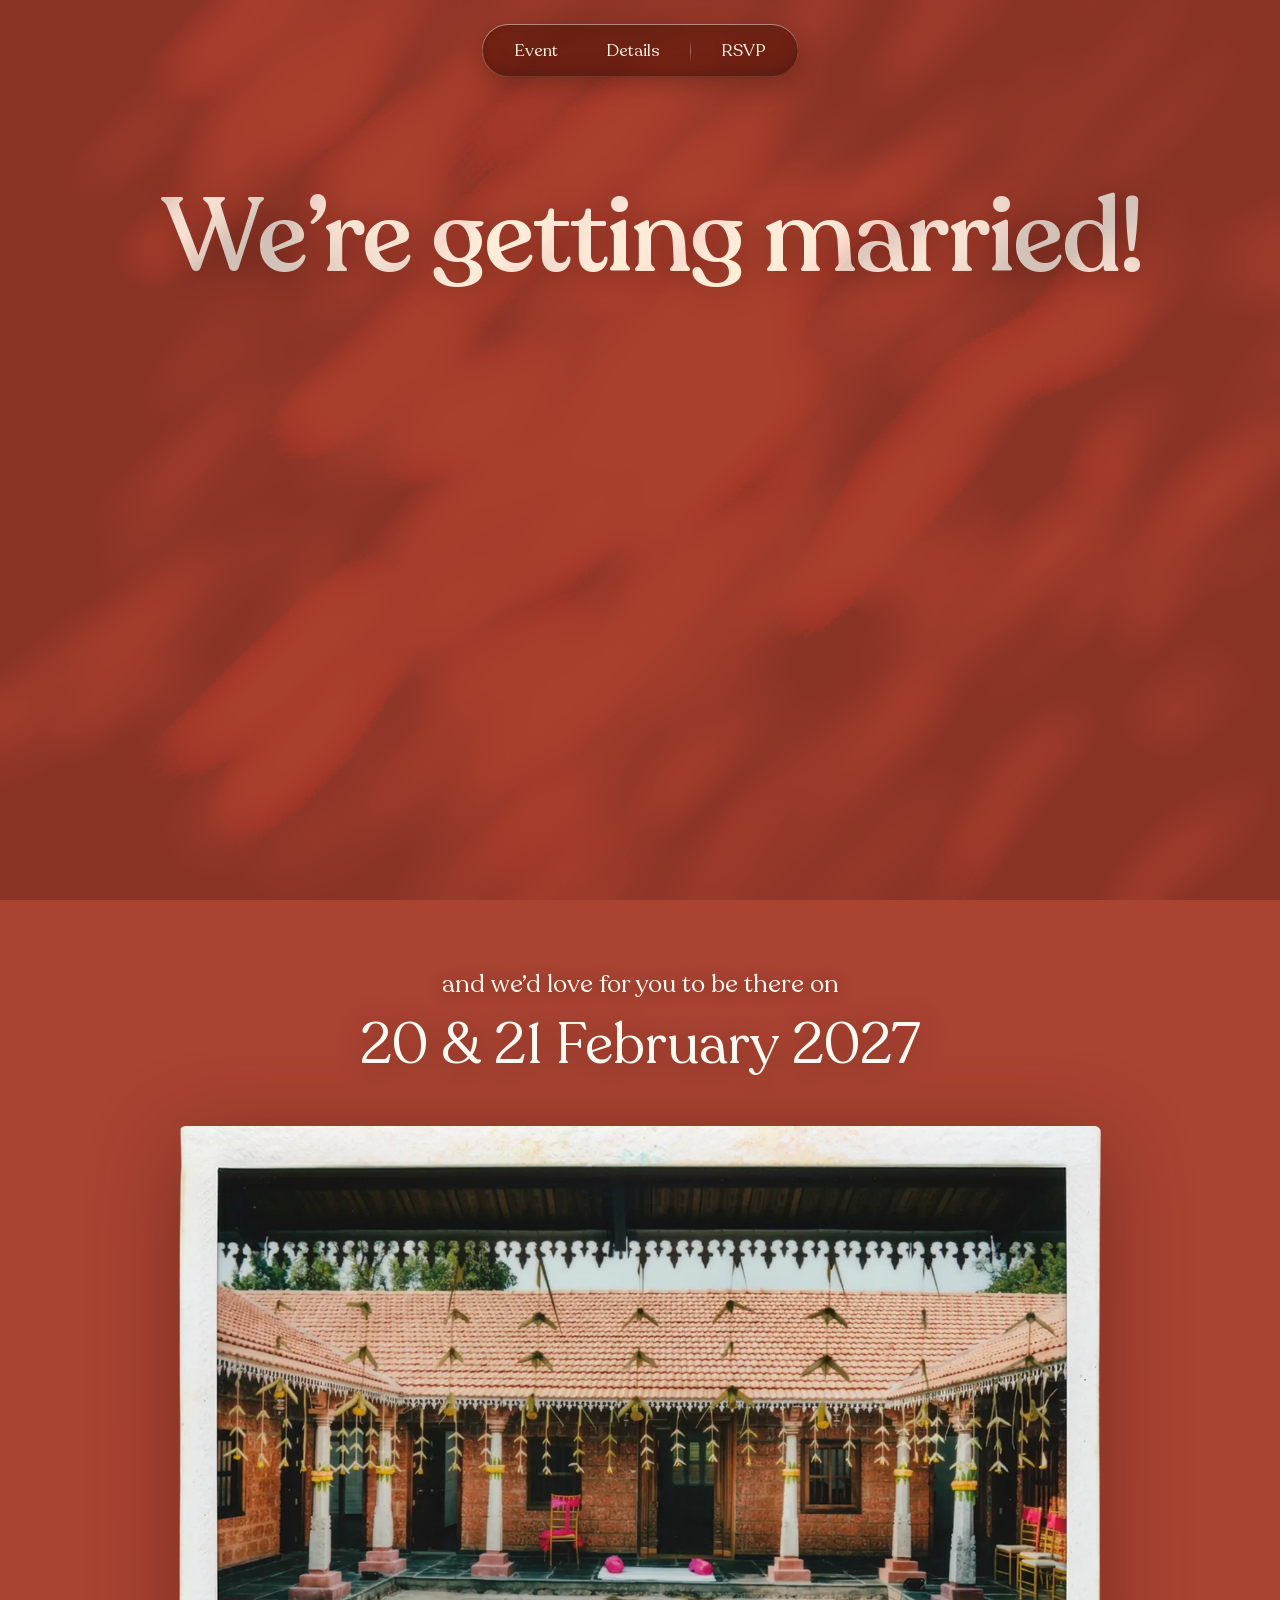
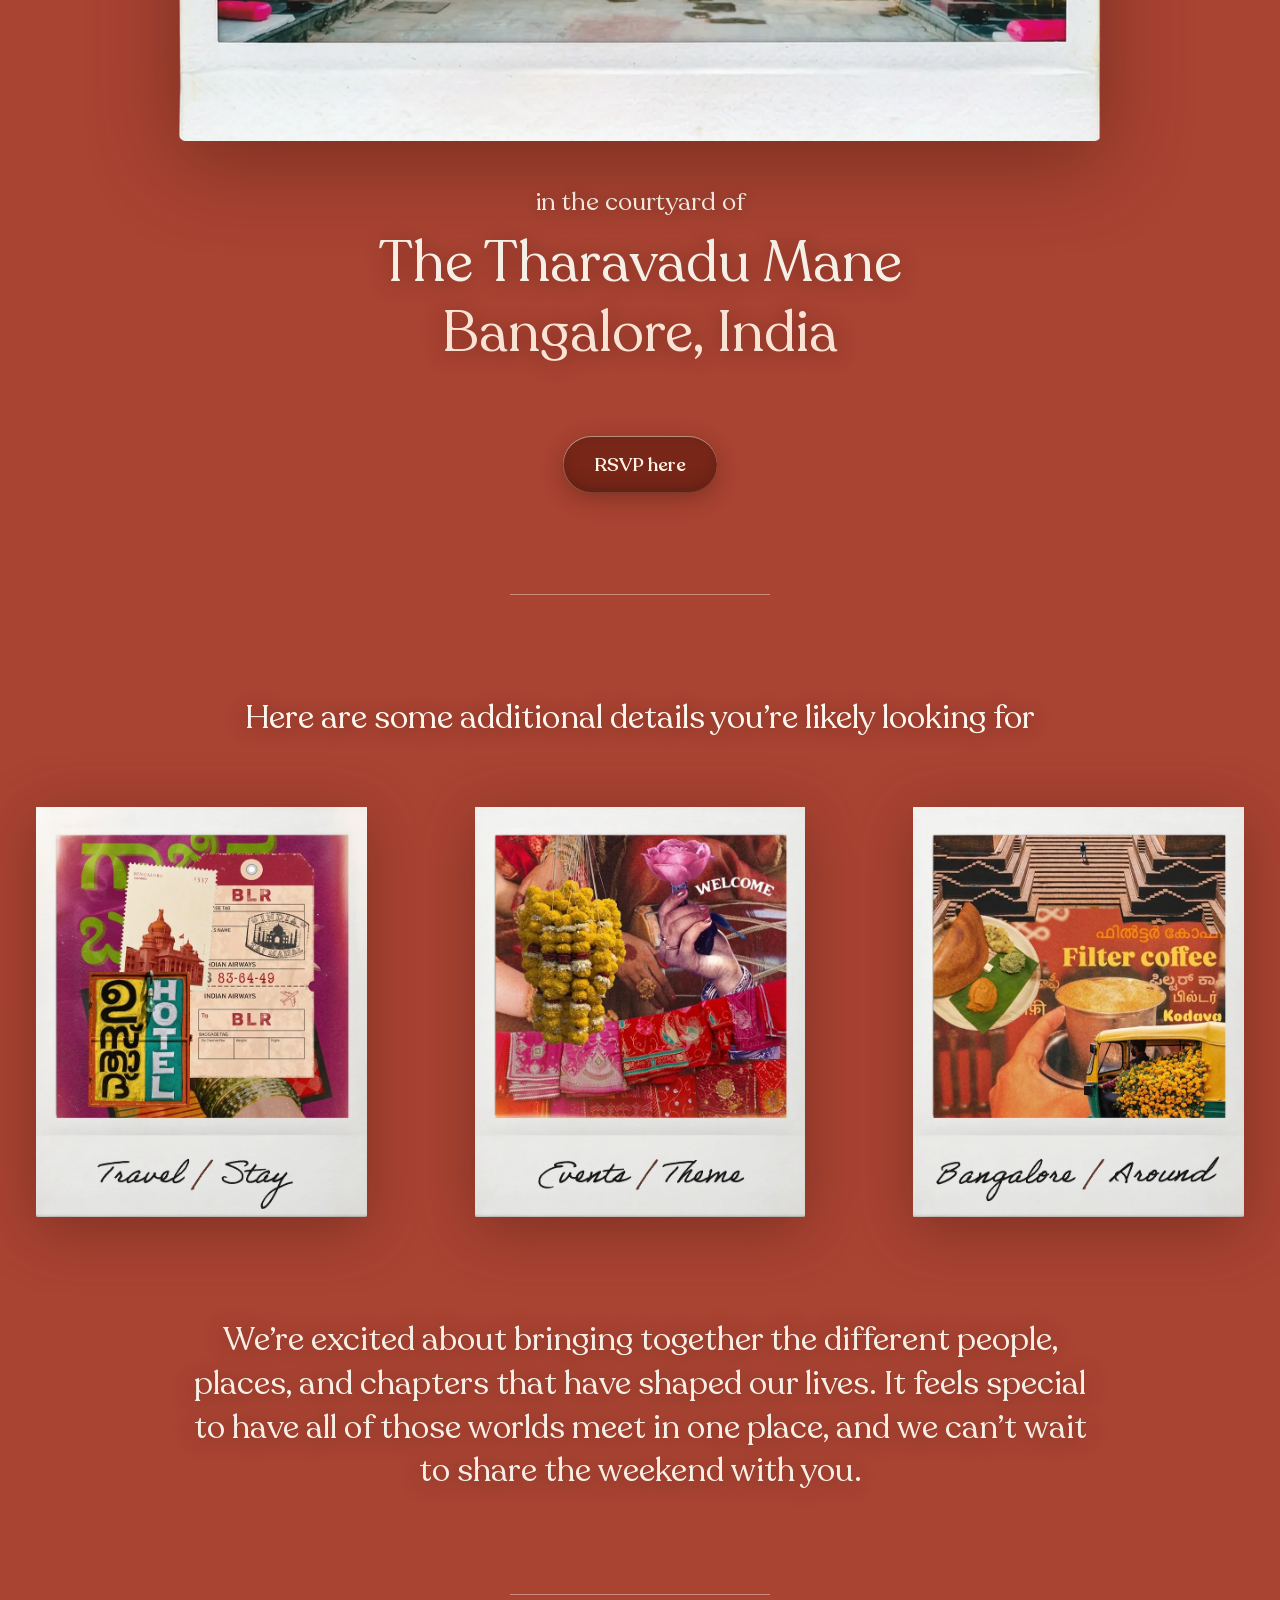
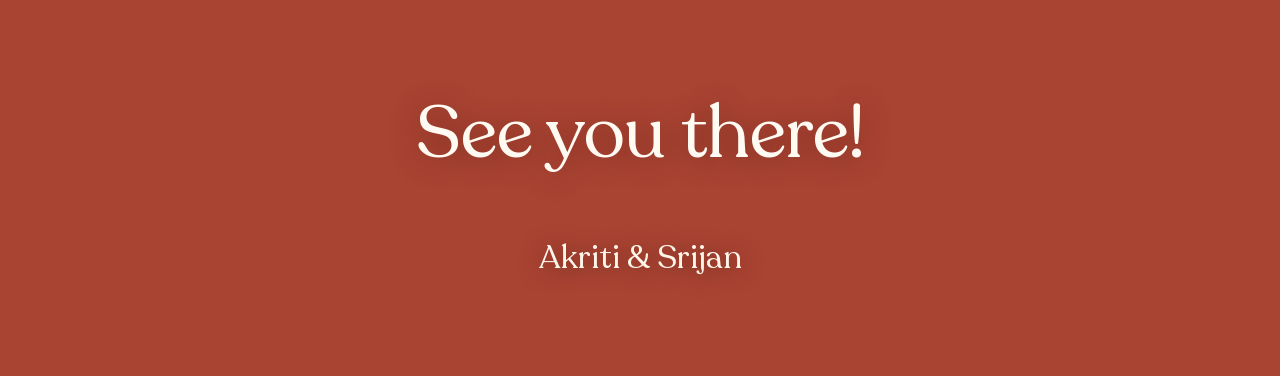
==== commit e01ab4cb: "Give the Bangalore closing paragraph its own section gap The "Lastly" paragraph is a section in its " ====
--- a/index.html
+++ b/index.html
@@ -758,7 +758,7 @@
             </div>
           </dl>
 
-          <p>
+          <p class="drawer-outro">
             Lastly, if you have any questions or need help to plan your
             travels, ideas on what to do and where to go, just ask us - Srijan
             spent a lot of time in Bangalore and has a bunch of recommendations
--- a/styles.css
+++ b/styles.css
@@ -2270,6 +2270,19 @@
 
 .drawer-body p {
   margin: 0 0 var(--space-4);
+}
+
+/* The closing paragraph on the Bangalore card is a section in its own
+   right, but it has no heading to carry the gap that every other section
+   gets. This gives it the same --space-7 above that an h3 gets, so it
+   reads as a new thought rather than a continuation of the list above.
+
+   ⚠️ It has to be qualified by .drawer-body. `.drawer-body p` is (0,1,1)
+   and its `margin` SHORTHAND sets margin-top back to 0, so a bare
+   `.drawer-outro` at (0,1,0) would lose and this would silently do
+   nothing. Same shorthand trap that bit .trip-list further down. */
+.drawer-body .drawer-outro {
+  margin-top: var(--space-7);
 }
 
 .drawer-body ul {
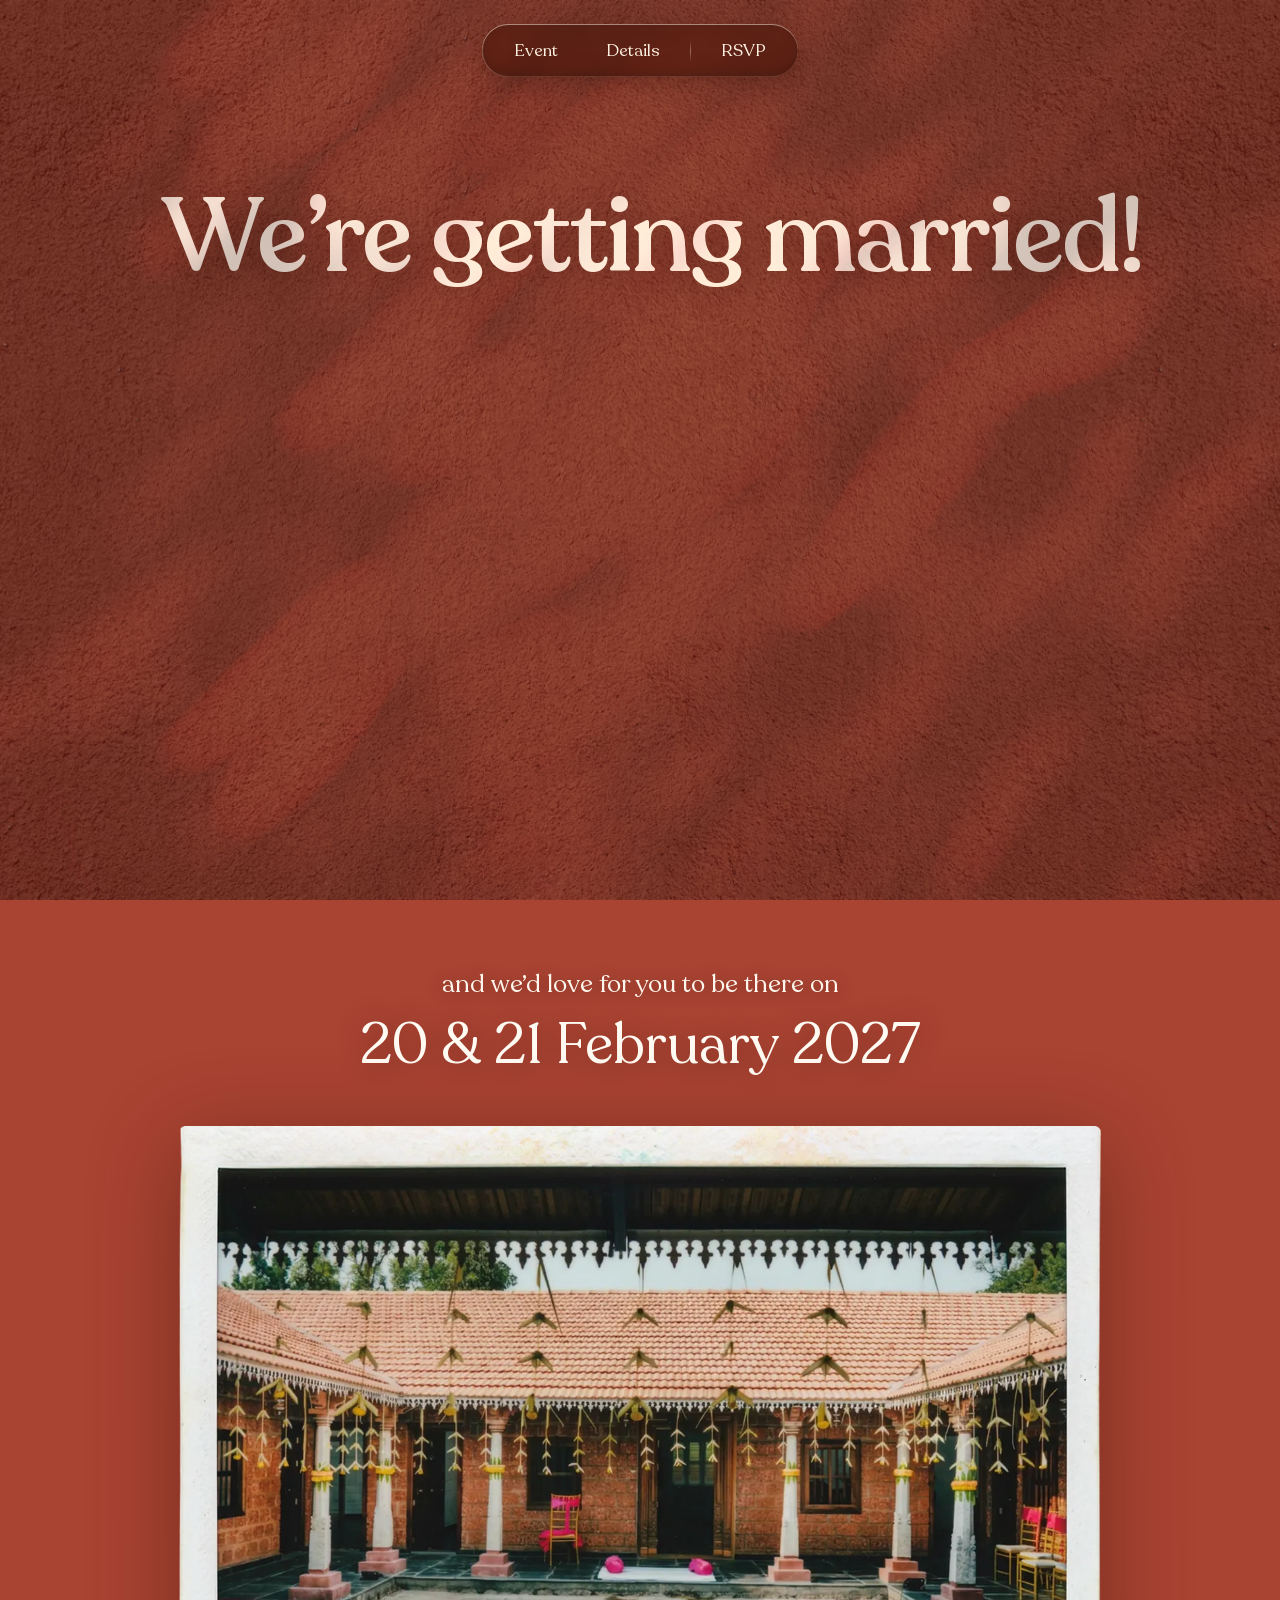
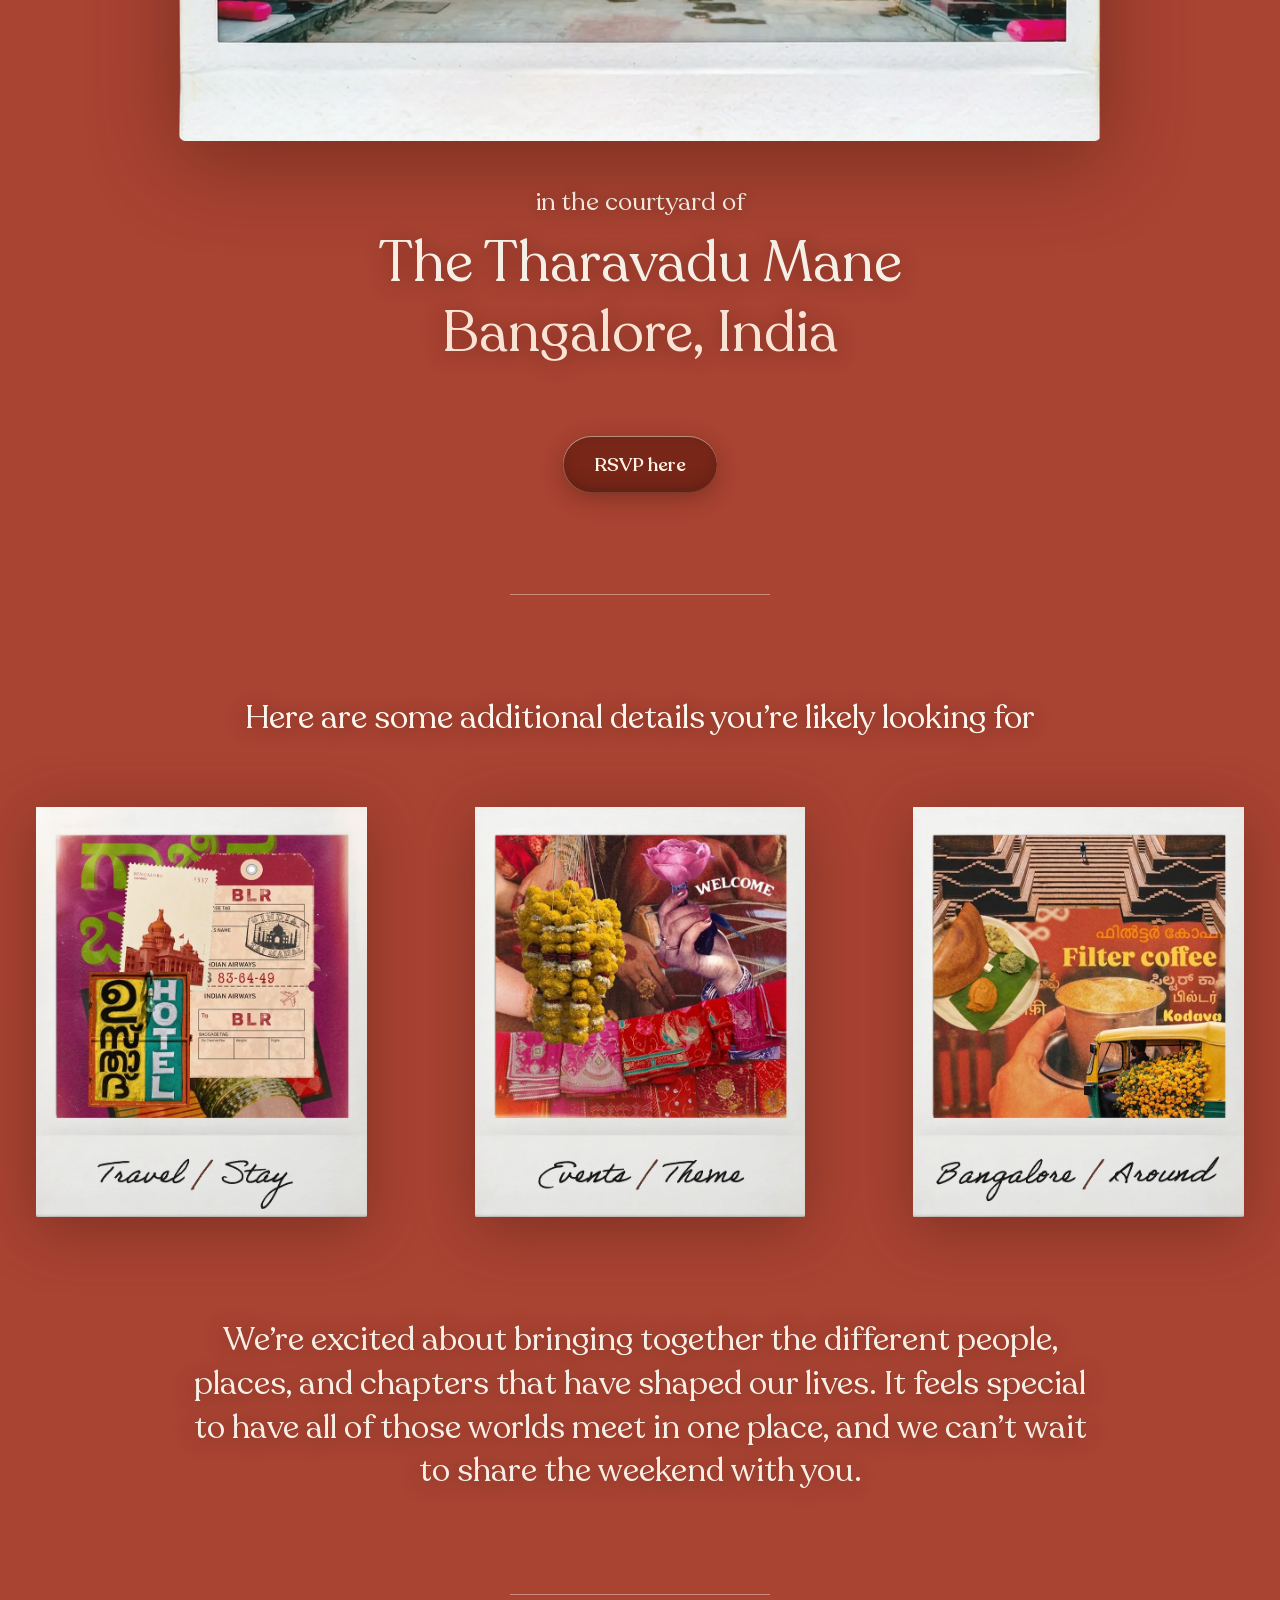
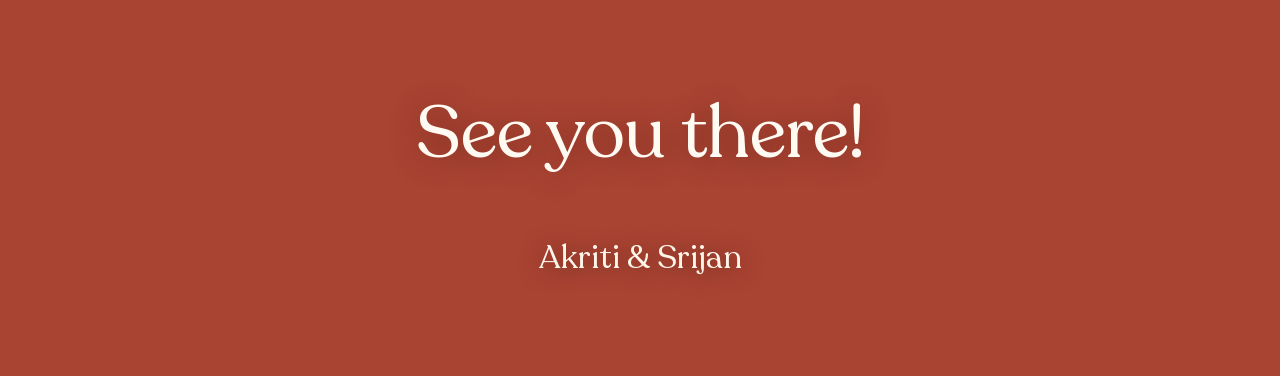
==== commit 4e31ed53: "Open each detail modal with a strip of photographs Five images across the top of the Travel, Events " ====
--- a/index.html
+++ b/index.html
@@ -455,6 +455,36 @@
           role="region"
           aria-labelledby="drawer-travel-title"
         >
+          <!-- Mood photography, not information.
+
+               Every one carries alt="" on purpose. The copy below says
+               everything these say, and five announcements of "photo of
+               a yellow street sign" ahead of the lede is noise a screen
+               reader user has to sit through before reaching the point.
+
+               ⚠️ Do NOT copy the alt pattern from the three .card-shot
+               images in the details section. Those sit inside <button>s
+               and their alt IS the button's accessible name, so blanking
+               those makes the button announce as nothing at all. These
+               are inert, so the opposite rule applies.
+
+               loading="lazy" is what keeps these free. The whole modal
+               is hidden at page load, so a lazy image inside it is never
+               near the viewport and never fetched: the home page costs
+               exactly zero bytes for all fifteen of these, and only the
+               card you actually open pays. width/height are the real
+               file dimensions so the row reserves its height and nothing
+               shifts as they arrive.
+
+               The last two are dropped below 760px. See .drawer-strip. -->
+          <div class="drawer-strip">
+            <img src="Assets/modal/travel-venue.webp"        alt="" width="254" height="336" loading="lazy" decoding="async">
+            <img src="Assets/modal/travel-palace.webp"       alt="" width="254" height="336" loading="lazy" decoding="async">
+            <img src="Assets/modal/travel-stay-corner.webp"  alt="" width="254" height="336" loading="lazy" decoding="async">
+            <img src="Assets/modal/travel-station-sign.webp" alt="" width="254" height="336" loading="lazy" decoding="async">
+            <img src="Assets/modal/travel-street-sign.webp"  alt="" width="254" height="336" loading="lazy" decoding="async">
+          </div>
+
           <p class="drawer-lede">
             People are traveling to Bangalore from all over India and from much
             farther away. We appreciate you making the journey to get here, and
@@ -549,6 +579,15 @@
           role="region"
           aria-labelledby="drawer-events-title"
         >
+          <!-- See the Travel card's strip for why alt="" and lazy. -->
+          <div class="drawer-strip">
+            <img src="Assets/modal/events-musicians.webp"     alt="" width="254" height="336" loading="lazy" decoding="async">
+            <img src="Assets/modal/events-sacred-fire.webp"   alt="" width="254" height="336" loading="lazy" decoding="async">
+            <img src="Assets/modal/events-flower-market.webp" alt="" width="254" height="336" loading="lazy" decoding="async">
+            <img src="Assets/modal/events-mehendi.webp"       alt="" width="254" height="336" loading="lazy" decoding="async">
+            <img src="Assets/modal/events-haldi.webp"         alt="" width="254" height="336" loading="lazy" decoding="async">
+          </div>
+
           <p class="drawer-lede">
             We&rsquo;re celebrating over two days, and we&rsquo;d love for you
             to join us for as much as you can. The final schedule is still
@@ -658,6 +697,15 @@
           role="region"
           aria-labelledby="drawer-bangalore-title"
         >
+          <!-- See the Travel card's strip for why alt="" and lazy. -->
+          <div class="drawer-strip">
+            <img src="Assets/modal/bangalore-street-cafe.webp"   alt="" width="254" height="336" loading="lazy" decoding="async">
+            <img src="Assets/modal/bangalore-temple.webp"        alt="" width="254" height="336" loading="lazy" decoding="async">
+            <img src="Assets/modal/bangalore-filter-coffee.webp" alt="" width="254" height="336" loading="lazy" decoding="async">
+            <img src="Assets/modal/bangalore-cafe-interior.webp" alt="" width="254" height="336" loading="lazy" decoding="async">
+            <img src="Assets/modal/bangalore-flower-auto.webp"   alt="" width="254" height="336" loading="lazy" decoding="async">
+          </div>
+
           <p class="drawer-lede">
             If you&rsquo;re coming all the way to Bangalore, we hope
             you&rsquo;ll give yourself a little extra time to explore the city!
--- a/styles.css
+++ b/styles.css
@@ -2255,6 +2255,42 @@
   margin: 0 0 var(--space-6);
 }
 
+/* ---------- The photo strip ----------
+   A row of mood photography across the top of each card, above the
+   lede. Five frames on a desktop, three on a phone.
+
+   A grid of equal fractions rather than flex, so every frame is exactly
+   the same width whatever the card is doing: the images all share one
+   254x336 export, so equal columns means one unbroken row with no ragged
+   right edge. The images fill their column and the aspect-ratio holds
+   the row's height, which is what stops the lede jumping down the page
+   as the pictures arrive.
+
+   object-fit: cover is belt and braces. Every current file is 254x336
+   so nothing is actually being cropped, but if one is ever re-exported
+   at a different shape it will fill its frame instead of distorting.
+
+   The background is the window paper one shade down, so a frame that
+   has not loaded yet reads as a deliberate empty tile rather than a
+   hole. They are lazy-loaded, so on a slow connection there is a moment
+   where that matters. */
+.drawer-strip {
+  display: grid;
+  grid-template-columns: repeat(5, 1fr);
+  gap: var(--space-2);
+  margin: 0 0 var(--space-6);
+}
+
+.drawer-strip img {
+  display: block;
+  width: 100%;
+  height: auto;
+  aspect-ratio: 254 / 336;
+  object-fit: cover;
+  border-radius: 2px;
+  background: rgba(51, 36, 26, 0.06);
+}
+
 .drawer-body h3 {
   margin: var(--space-7) 0 var(--space-3);
   font-family: var(--font-display);
@@ -2370,6 +2406,40 @@
 
   .drawer {
     --drawer-pad: 16px;
+  }
+}
+
+/* The strip switches from five frames to three, and it does so at 560px
+   rather than at the 760px the rest of the card uses. The two have
+   different constraints and they genuinely disagree.
+
+   The card's breakpoint is about how much frame it needs. The strip's is
+   about how small a photograph can get before it stops being one, and
+   the measured floor for that is about 85px: it is what a 390px phone
+   already shows and it reads fine.
+
+   ⚠️ Switching at 760px looked correct and was not. Five frames are
+   116px each at 761px, but three frames at 760px are 211px, so the row
+   nearly doubles in height across a single pixel and lands BIGGER than
+   the 171px it is on a 1512px desktop, which inverts the whole idea of
+   a strip. It is also softer: the exports are 254px wide, so 211px is
+   only 1.2x and visibly soft on a retina tablet.
+
+   At 560px the numbers behave. Five frames are 85px just above it,
+   three are 145px just below, and 145px is the largest the three-frame
+   row can ever be, which is a comfortable 1.75x of the export. */
+@media (max-width: 560px) {
+  /* Three, not a wrapped 3 + 2 second row, which reads as a mistake.
+
+     display: none rather than a grid trick, so the hidden two are never
+     fetched either: a lazy image that is not rendered is never near the
+     viewport. A phone downloads three photographs per card, not five. */
+  .drawer-strip {
+    grid-template-columns: repeat(3, 1fr);
+  }
+
+  .drawer-strip img:nth-child(n + 4) {
+    display: none;
   }
 }
 
